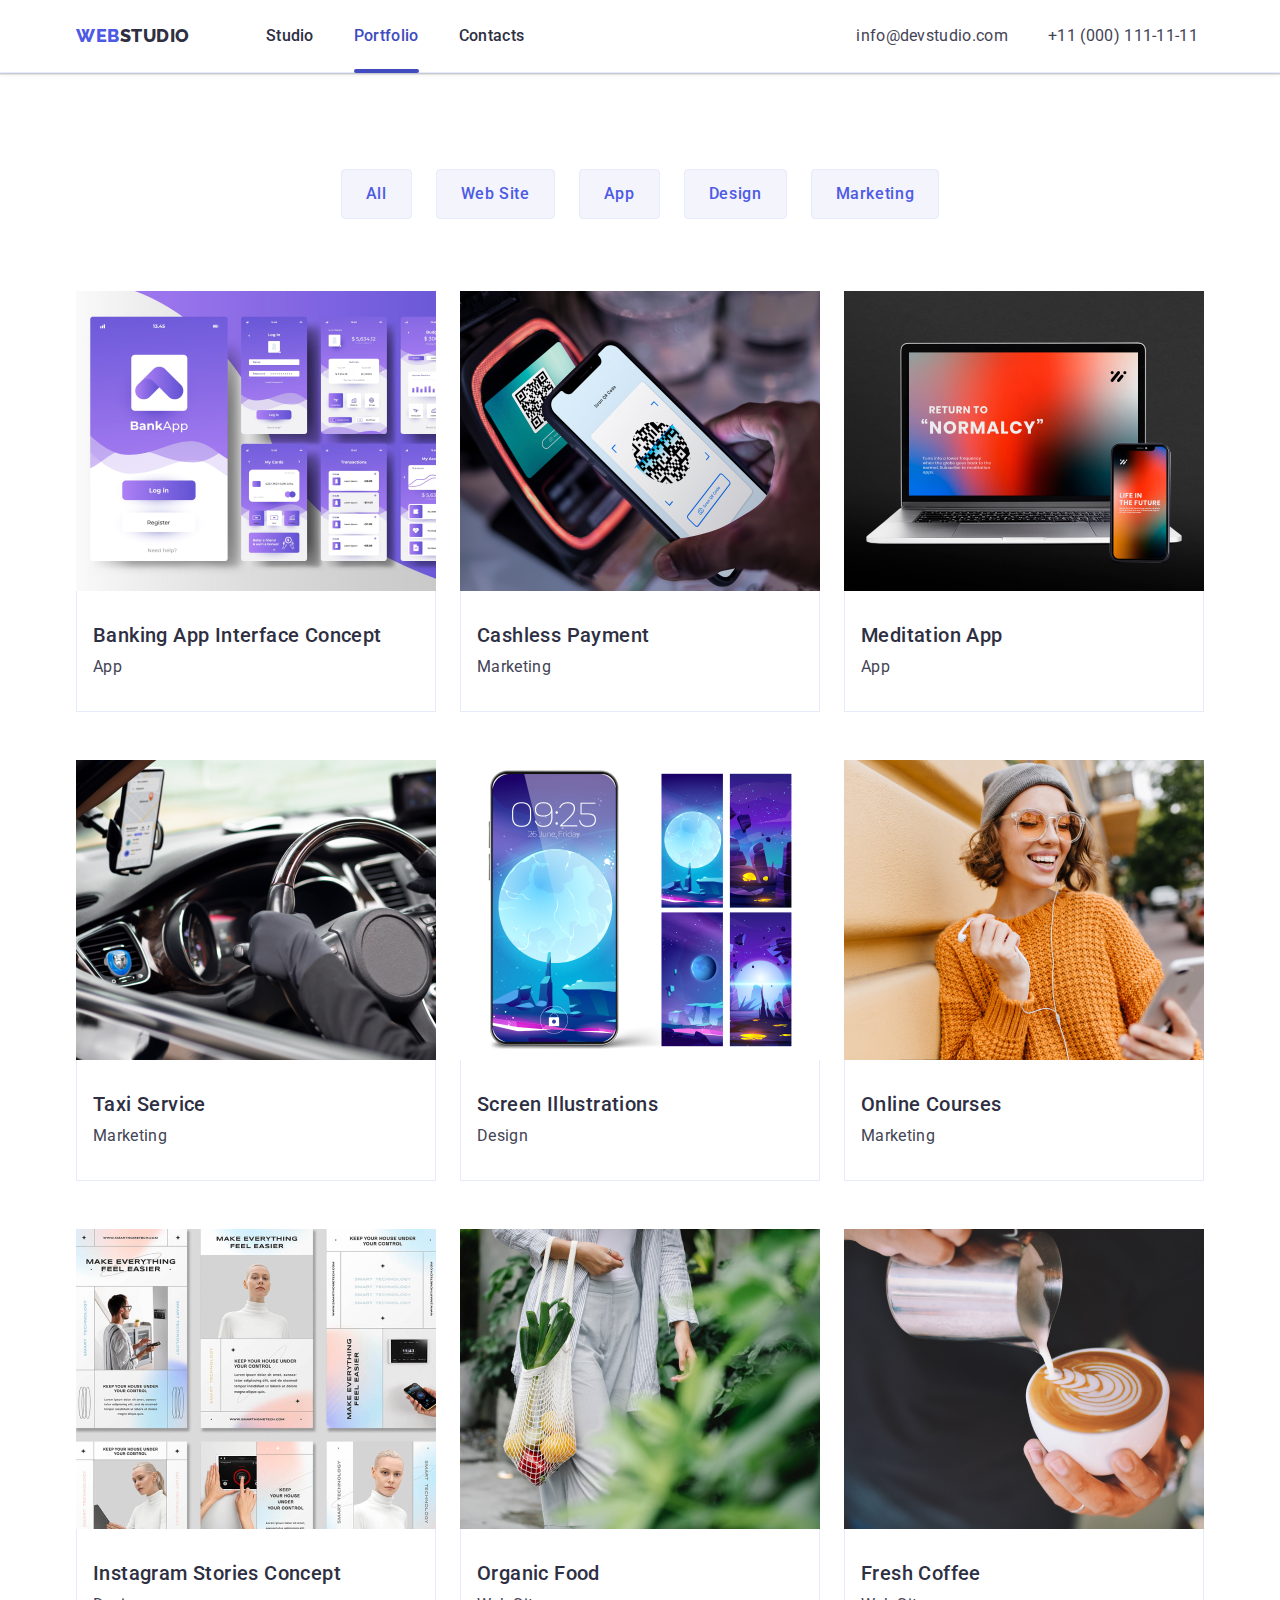
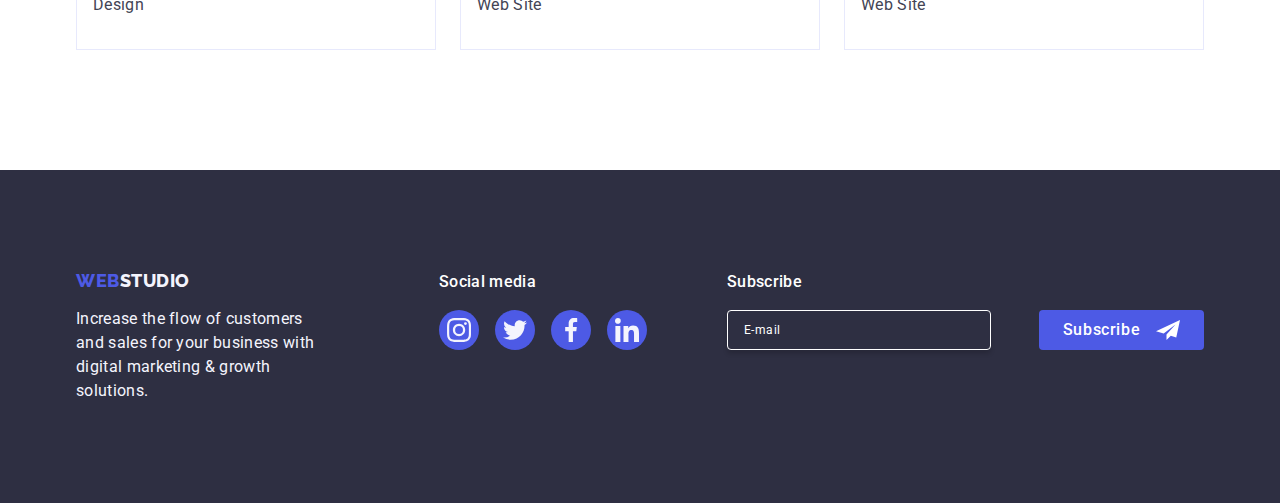
==== portfolio.html @ af2fe7ce "Initial commit" ====
<!DOCTYPE html>
<html lang="en">
<head>
    <meta charset="UTF-8">
    <meta name="viewport" content="width=device-width, initial-scale=1.0">
    <title>Document</title>
    <link rel="stylesheet" href="https://cdnjs.cloudflare.com/ajax/libs/modern-normalize/1.0.0/modern-normalize.min.css">
    <link rel="stylesheet" href="./css/styles.css">
    <link rel="preconnect" href="https://fonts.googleapis.com">
    <link rel="preconnect" href="https://fonts.gstatic.com" crossorigin>
    <link href="https://fonts.googleapis.com/css2?family=Raleway:wght@800&family=Roboto:wght@400;500;700;900&display=swap" rel="stylesheet">
</head>
<body>
    <header class="header">
        <div class="first container">
            <nav class="navigation">
                <a href="./index.html" class="logo-link link">Web<span class="span">Studio</span></a>
                <ul class="list">
                    <li><a href="./index.html" class="first-link link">Studio</a></li>
                    <li><a href="./portfolio.html" class="first-link link first-link-portfolio">Portfolio</a></li>
                    <li><a href="" class="first-link link">Contacts</a></li>
                </ul>
            </nav>
            <address class="address">
                <ul class="list">
                    <li><a href="mailto:info@devstudio.com" class="item link">info@devstudio.com</a></li>
                    <li><a href="tel:+110001111111" class="item link">+11 (000) 111-11-11</a></li>
                </ul>
            </address>
        </div>
    </header>
    <main>
        <section class="fifth-section">
            <div class="container">
                <h1 class="visually-hidden">Buttons</h1>
                <ul class="list button-list">
                    <li><button type="button" class="filter-button">All</button></li>
                    <li><button type="button" class="filter-button">Web Site</button></li>
                    <li><button type="button" class="filter-button">App</button></li>
                    <li><button type="button" class="filter-button">Design</button></li>
                    <li><button type="button" class="filter-button">Marketing</button></li>
                </ul>
                <ul class="list app-list">
                    <li class="app-link"> 
                        <a href="" class="link link-shadow">
                            <div class="card">
                                <img src="./images/BankingApp.jpg" alt="purple banking app on screen" width="360" height="300">
                                <p class="animation-paragraph">14 Stylish and User-Friendly App Design Concepts · Task Manager App · Calorie Tracker App · Exotic Fruit Ecommerce App · Cloud Storage App</p>
                            </div>
                                <div class="app-category">
                                    <h2 class="app">Banking App Interface Concept</h2>
                                    <p class="category paragraph">App</p>
                                </div>
                        </a>
                    </li>
                    <li class="app-link">
                        <a href="" class="link link-shadow">
                            <div class="card">
                                <img src="./images/QR.jpg" alt="cashless payment by smartphone" width="360" height="300">
                                <p class="animation-paragraph">14 Stylish and User-Friendly App Design Concepts · 
                                    Task Manager App · Calorie Tracker App · Exotic Fruit Ecommerce App · Cloud Storage App</p>
                            </div>
                                <div class="app-category">
                                    <h2 class="app">Cashless Payment</h2>
                                    <p class="category paragraph">Marketing</p>
                                </div>
                        </a>
                    </li>
                    <li class="app-link">
                        <a href="" class="link link-shadow">
                            <div class="card">
                                <img src="./images/MacAndSmartphone.jpg" alt="some app for computer and smartphone" width="360" height="300">
                                <p class="animation-paragraph">14 Stylish and User-Friendly App Design Concepts · 
                                    Task Manager App · Calorie Tracker App · Exotic Fruit Ecommerce App · Cloud Storage App</p>
                            </div>
                                <div class="app-category">
                                    <h2 class="app">Meditation App</h2>
                                    <p class="category paragraph">App</p>
                                </div>
                        </a>
                    </li>
                    <li class="app-link">
                         <a href="" class="link link-shadow">
                            <div class="card">
                                <img src="./images/Taxi.jpg" alt="black taxi car" width="360" height="300">
                                <p class="animation-paragraph">14 Stylish and User-Friendly App Design Concepts · 
                                    Task Manager App · Calorie Tracker App · Exotic Fruit Ecommerce App · Cloud Storage App</p>
                            </div>  
                                <div class="app-category">
                                    <h2 class="app">Taxi Service</h2>
                                    <p class="category paragraph">Marketing</p>
                                </div>
                        </a>
                    </li>
                    <li class="app-link">
                        <a href="" class="link link-shadow">
                            <div class="card">
                                <img src="./images/Screen.jpg" alt="galaxy pictures" width="360" height="300">
                                <p class="animation-paragraph">14 Stylish and User-Friendly App Design Concepts · 
                                    Task Manager App · Calorie Tracker App · Exotic Fruit Ecommerce App · Cloud Storage App</p>
                            </div>
                                <div class="app-category">
                                    <h2 class="app">Screen Illustrations</h2>
                                    <p class="category paragraph">Design</p>
                                 </div>
                        </a>
                    </li>
                    <li class="app-link">
                        <a href="" class="link link-shadow">
                            <div class="card">
                                <img src="./images/Girl.jpg" alt="smiling girl in a orange jumper" width="360" height="300">
                                <p class="animation-paragraph">14 Stylish and User-Friendly App Design Concepts · 
                                    Task Manager App · Calorie Tracker App · Exotic Fruit Ecommerce App · Cloud Storage App</p>
                            </div>
                                <div class="app-category">
                                    <h2 class="app">Online Courses</h2>
                                    <p class="category paragraph">Marketing</p>
                                </div>
                        </a>
                    </li>
                    <li class="app-link">
                        <a href="" class="link link-shadow">
                            <div class="card">
                                <img src="./images/Instagram.jpg" alt="pictures from Instagram" width="360" height="300">
                                <p class="animation-paragraph">14 Stylish and User-Friendly App Design Concepts · 
                                    Task Manager App · Calorie Tracker App · Exotic Fruit Ecommerce App · Cloud Storage App</p>
                            </div>
                                <div class="app-category">
                                    <h2 class="app">Instagram Stories Concept</h2>
                                    <p class="category paragraph">Design</p>
                                </div>
                        </a>
                    </li>
                    <li class="app-link">
                        <a href="" class="link link-shadow">
                            <div class="card">
                                <img src="./images/Food.jpg" alt="part of body and food in a organic bag" width="360" height="300">
                                <p class="animation-paragraph">14 Stylish and User-Friendly App Design Concepts · 
                                    Task Manager App · Calorie Tracker App · Exotic Fruit Ecommerce App · Cloud Storage App</p>
                            </div>
                                <div class="app-category">
                                    <h2 class="app">Organic Food</h2>
                                    <p class="category paragraph">Web Site</p>
                                </div>
                        </a>
                    </li>
                    <li class="app-link">
                        <a href="" class="link link-shadow">
                            <div class="card">
                                <img src="./images/Coffee.jpg" alt="a man preparing a cap of coffee" width="360" height="300">
                                <p class="animation-paragraph">14 Stylish and User-Friendly App Design Concepts · 
                                    Task Manager App · Calorie Tracker App · Exotic Fruit Ecommerce App · Cloud Storage App</p>
                            </div>
                                <div class="app-category">
                                    <h2 class="app">Fresh Coffee</h2>
                                    <p class="category paragraph">Web Site</p>
                                </div>
                        </a>
                    </li>
                </ul>
            </div>
        </section>
    </main>
    <footer class="background">
        <div class="container footer-changes">
            <div class="container-footer-changes">
                <a href="./index.html" class="logo-link link link-block">Web<span class="second-span">Studio</span></a>
                <p class="second-paragraph">Increase the flow of customers and sales for your business with digital marketing & growth solutions.</p>
            </div>
            <div>
                <p class="social-media-links">Social media</p>
                <ul class="social-links-footer">
                    <li class="social">
                        <a href="" class="social-link-items items-two">
                            <svg 
                            class="social-item" 
                            width="24" 
                            height="24"
                            style="fill: #f4f4fd;">
                                <use href="./images/icons.svg#icon-instagram-2"></use>
                            </svg>
                        </a>
                    </li>
                    <li class="social">
                        <a href="" class="social-link-items items-two">
                            <svg 
                            class="social-item" 
                            width="24" 
                            height="24"
                            style="fill: #f4f4fd;">
                                <use href="./images/icons.svg#icon-twitter-1"></use>
                            </svg>
                        </a>
                    </li>
                    <li class="social">
                        <a href="" class="social-link-items items-two">
                            <svg 
                            class="social-item" 
                            width="24" 
                            height="24"
                            style="fill: #f4f4fd;">
                                <use href="./images/icons.svg#icon-facebook-1"></use>
                            </svg>
                        </a>
                    </li>
                    <li class="social">
                        <a href="" class="social-link-items items-two">
                            <svg 
                            class="social-item" 
                            width="24" 
                            height="24"
                            style="fill: #f4f4fd;">
                                <use href="./images/icons.svg#icon-linkedin-1"></use>
                            </svg>
                        </a>
                    </li>
                </ul>
            </div>
            <div class="form">
                <p class="subscribe">Subscribe</p>
                <form class="subscribe-form">
                    <label class="email">
                        <input name="email" type="email" placeholder="E-mail" class="mail-form" required>
                    </label>
                    <button type="submit" class="button-subscribe">Subscribe
                        <svg 
                            width="24"
                            height="24"
                            class="send-subscribe">
                            <use href="./images/icon-frame.svg#icon-frame"></use>
                        </svg>
                    </button>
                </form>
            </div>
        </div>
    </footer>  
</body>
</html>
---- css/styles.css ----
:root {
    --main-text-color: #434455;
    --headers-color: #2e2f42;
    --footer-background-color: #2e2f42;
    --logo-color: #4d5ae5;
}
body {
    font-family: 'Roboto', sans-serif;
    color: var(--main-text-color);
    background-color: #ffffff;
}
ul {
    list-style-type: none;
}
ul,
ol {
  list-style: none;
  margin: 0;
  padding-left: 0;
}
.list {
  list-style: none;
  margin: 0;
  padding-left: 0;
}
* {
    box-sizing: border-box;
    padding: 0;
    margin: 0;
}
.logo-link {
    color:#4d5ae5;
    text-decoration: none;
    font-family: 'Raleway', sans-serif;
    font-size: 18px;
    font-weight: 800;
    line-height: 1.17;
    letter-spacing: 0.03em;
    text-transform: uppercase;
}
.logo-link > .span {
    color: #2e2f42;
}
.list {
    list-style-type: none;
}
.list {
    list-style: none;
}
.first-link {
    color:#2e2f42;
    text-decoration: none;
    font-size: 16px;
    font-weight: 500;
    line-height: 1.5;
    letter-spacing: 0.02em;
    transition: color 250ms cubic-bezier(0.4, 0, 0.2, 1);
}
.first-link:hover,
.first-link:focus {
    text-decoration: none;
    color: #404bbf;
}
.first-link-studio {
    position: relative;
    color: #404bbf;
}
.first-link-studio::after {
    content:'';
    position: absolute;
    left: 0;
    bottom: -1px;
    height: 4px;
    width: 100%;
    background-color: #404bbf;
    border-radius: 2px;
}
.address {
    font-style: normal;
}
.item {
    color: #434455;
    text-decoration: none;
    font-size: 16px;
    line-height: 1.5;
    letter-spacing: 0.02em;
    transition: color 250ms cubic-bezier(0.4, 0, 0.2, 1);
}
.item:hover,
.item:focus {
    color: #404bbf;
}

.first-section {
    background-color: #2e2f42;
}
.title {
    color: #ffffff;
    font-size: 56px;
    font-weight:700;
    line-height: 1.07;
    letter-spacing: 0.02em;
    text-align: center;
}
.first-button {
    color: #ffffff;
    background-color: #4d5ae5;
    font-size: 16px;
    font-weight: 500;
    line-height: 1.5;
    letter-spacing: 0.04em;
    cursor: pointer;
    font-family: 'Roboto', sans-serif;
    transition: background-color 250ms cubic-bezier(0.4, 0, 0.2, 1);
}
.first-button:hover,
.first-button:focus {
    background-color: #404BBF;
}
.title-list {
    list-style: none;
}
.title-two {
    color: #2e2f42;
    font-size: 20px;
    font-weight: 500;
    line-height: 1.2;
    letter-spacing: 0.02em;
}
.paragraph {
    color: #434455;
    font-size: 16px;
    line-height: 1.5;
    letter-spacing: 0.02em;
}
.title-list-two {
    color: #2e2f42;
    font-size: 36px;
    font-weight: 700;
    line-height: 1.11;
    text-align: center;
    letter-spacing: 0.02em;
    text-transform: capitalize;
}
.section-four {
    background: #F4F4FD;
    flex-shrink: 0;
}
.title-four {
    color: #2e2f42;
    font-size: 36px;
    font-weight: 700;
    line-height: 1.11;
    text-align: center;
    letter-spacing: 0.02em;
    text-transform: capitalize;
}
.people {
    background-color: #FFFFFF;
}

.background {
    background-color: #2e2f42;
    flex-shrink: 0;
}
.second-paragraph {
        line-height: 1.5;
        color: #F4F4FD;
        letter-spacing: 0.02em;
}
.logo-link {
    color:#4d5ae5;
    text-decoration: none;
    font-family: 'Raleway', sans-serif;
    font-size: 18px;
    font-weight: 800;
    line-height: 1.17;
    letter-spacing: 0.03em;
    text-transform: uppercase;
}
.logo-link > .second-span {
    color: #f4f4fd;
}

.filter-button {
    color:#4d5ae5;
    background-color: #F4F4FD;
    font-family: inherit;
    font-weight: 500;
    font-size: 16px;
    line-height: 1.5;
    letter-spacing: 0.04em;
    transition: color 250ms cubic-bezier(0.4, 0, 0.2, 1), 
    background-color 250ms cubic-bezier(0.4, 0, 0.2, 1), 
    border-color 250ms cubic-bezier(0.4, 0, 0.2, 1), 
    box-shadow 250ms cubic-bezier(0.4, 0, 0.2, 1);
}
.filter-button:hover,
.filter-button:focus {
    color: #FFFFFF;
    background-color: #404BBF;
    cursor: pointer;
}
.list {
    list-style: none;
}
.link {
    text-decoration: none;
    display: block;
}
.app {
    font-weight: 500;
    font-size: 20px;
    line-height: 1.2;
    letter-spacing: 0.02em;
    color: #2e2f42;
}
img {
    display: block;
}
.header {
    border-bottom: 1px solid #e7e9fc;
}
.first {
    display: flex
}
.container {
    width: 1158px;
    margin: 0 auto;
    padding: 0px 15px;
}
.navigation {
    display: flex;
    align-items: center;
    padding-right: 332px;
}
.logo-link {
    margin-right: 76px;
}
.list {
    display: flex;
    gap: 40px;
}
.first-link {
    padding: 24px 0px;
}
.address {
    padding: 24px 0px;
}
.first-section {
    padding:188px 0px;
    background-image: linear-gradient(rgba(46, 47, 66, 0.7), rgba(46, 47, 66, 0.7)),
    url(../images/background.jpg);
    max-width: 1440px;
    height: 600px;
    flex-shrink: 0;
    background-repeat: no-repeat;
    background-position: center;
    background-size: cover;
    margin: 0 auto;
}
.title {
    max-width: 496px;
    margin: 0 auto;
    padding-bottom: 48px;
}
.first-button {
    display: block;
    min-width: 169px;
    height: 56px;
    border: none;
    border-radius: 4px;
    margin: 0 auto;
    padding: 16px 32px;
    align-items: flex-start;
    gap: 10px;
}
.second-section {
    padding: 120px 0px;

}
.visually-hidden {
    position: absolute;
    width: 1px;
    height: 1px;
    margin: -1px;
    border: 0;
    padding: 0;
    white-space: nowrap;
    clip-path: inset(100%);
    clip: rect(0 0 0 0);
    overflow: hidden;
}
.list-two {
    gap: 24px;
}
.list {
    list-style: none;
    margin: 0;
    padding-left: 0;  
}
.title-list {
    width: calc((100% - 72px)/4);
}
.title-two {
    margin-bottom: 8px;
}
.third-section {
    padding-bottom: 120px;
}
.title-list-two {
    margin-bottom: 72px;
}
.section-four {
    padding: 120px 0px;
}
.title-four {
    margin-bottom: 72px;
}
.people {
    width: calc((100% - 72px)/4);
    border-radius: 0px 0px 4px 4px;
    box-shadow: 0px 1px 6px rgba(46, 47, 66, 0.08), 
    0px 1px 1px rgba(46, 47, 66, 0.16), 
    0px 2px 1px rgba(46, 47, 66, 0.08);
}
.second {
    padding: 32px 0px;
}
.title-second {
    text-align: center;
}
.paragraph {
    text-align: center;
}
.margin-paragraph {
    margin-bottom: 8px;
}
.background {
    padding: 100px 0;
}
.link-block {
    display: inline-block;
    margin-bottom: 16px;
}
.second-paragraph {
    max-width: 264px;
}
.fifth-section {
    padding-top: 96px;
    padding-bottom: 120px;
}
.button-list {
    justify-content: center;
    gap: 24px;
    margin-bottom: 72px;
}
.filter-button  {
    padding: 12px 24px;
    border: 1px solid #e7e9fc;
    border-radius: 4px;
}
.filter-button:hover,
.filter-button:focus {
    border: 1px solid transparent;
    box-shadow: 0px 3px 1px rgba(0, 0, 0, 0.1), 
    0px 2px 1px rgba(0, 0, 0, 0.08), 
    0px 2px 2px rgba(0, 0, 0, 0.12);
}
.app-list {
    display: flex;
    flex-wrap: wrap;
    column-gap: 24px;
    row-gap: 48px;
}
.app-link {
    width: calc((100% - 48px)/3);
    display: block;
}
.link-shadow {
    transition: box-shadow 250ms cubic-bezier(0.4, 0, 0.2, 1);
}
.link-shadow:hover,
.link-shadow:focus {
    box-shadow: 0px 1px 6px rgba(46, 47, 66, 0.08), 
    0px 1px 1px rgba(46, 47, 66, 0.16), 
    0px 2px 1px rgba(46, 47, 66, 0.08);
}
.app-category {
    padding: 32px 16px;
    border: 1px solid #e7e9fc;
    border-top: none;
}
.app {
    margin-bottom: 8px;
}
.category {
    text-align: left;
}
header {
    box-shadow: 0px 2px 1px rgba(46, 47, 66, 0.08),
    0px 1px 1px rgb(46, 47, 66, 0.16),
    0px 1px 6px rgba(46, 47, 66, 0.08);
}
.icons {
    display: flex;
    align-items: center;
    justify-content: center;
    width: 264px;
    height: 112px;
    background: #f4f4fd;
    border-radius: 4px;
    margin-bottom: 8px;
}
.icons > svg {
    display: block;
    width: 64px;
    height: 64px;
}
.social-links {
    display: flex;
    justify-content: center;
    gap: 24px;
}
.social {
    width: 40px;
    height: 40px;
}
.social-link-items {
    width: 100%;
    height: 100%;
    background-color: #4d5ae5;
    border-radius: 50%;
    display: flex;
    align-items: center;
    justify-content: center;
    transition: background-color 250ms cubic-bezier(0.4, 0, 0.2, 1);
}
.social-link-items:hover,
.social-link-items:focus {
    background-color: #404bbf;
}
.section-five {
    padding: 120px 0;
}
.customers {
    font-size: 36px;
    line-height: 1.11;
    color: #2e2f42;
    margin-bottom: 72px;
    text-align: center;  
}
.customers-list {
    display: flex;
    gap: 24px;
}
.customer-icon {
    width: calc((100% - 120px)/6);
    height: 88px;
}
.customer-link {
    width: 100%;
    height: 100%;
    border: 1px solid #8e8f99;
    border-radius: 4px;
    display: flex;
    align-items: center;
    justify-content: center;
    color: #8e8f99;
    transition: border-color 250ms cubic-bezier(0.4, 0, 0.2, 1), color 250ms cubic-bezier(0.4, 0, 0.2, 1);
}
.customer-link:hover,
.customer-link:focus {
    color: #404bbf;
    border-color: #404bbf;
}
.footer-changes {
    display: flex;
    align-items: baseline;
}
.container-footer-changes {
    margin-right: 120px;
}
.social-media-links {
    font-weight: 500;
    font-size: 16px;
    line-height: 1.5;
    letter-spacing: 0.02em;
    color: #FFFFFF;
    margin-bottom: 16px;
}
.social-links-footer {
    display: flex;
    gap: 16px
}
.social-media-item {
    width: 100%;
    height: 100%;
    background-color: #4d5ae5;
}
.items-two:hover,
.items-two:focus {
    background-color: #31d0aa;
}
.first-link-studio{
    position: relative;
    color: #404bbf;
}
.modal-window {
    position: fixed;
    top: 0;
    left: 0;
    width: 100%;
    height: 100%;
    background-color: rgba(46,47,66, 0.4);
    transition: opacity 250ms cubic-bezier(0.4, 0, 0.2, 1),  visibility 250ms cubic-bezier(0.4, 0, 0.2, 1);
}
.is-hidden {
    opacity: 0;
    visibility: hidden;
    pointer-events: none;
}
.window {
    position: absolute;
    top: 50%;
    left: 50%;
    transform: translate(-50%, -50%)scale(1);
    width: 408px;
    min-height: 584px;
    background-color: #fcfcfc;
    box-shadow: 0px 1px 1px rgba(0, 0, 0, 0.14), 0px 1px 3px rgba(0, 0, 0, 0.12), 0px 2px 1px rgba(0, 0, 0, 0.2);
    border-radius: 4px;
    transition: transform 250ms cubic-bezier(0.4, 0, 0.2, 1);
    padding: 72px 24px 24px 24px;
}
.x-close {
    position: absolute;
    top: 24px;
    right: 24px;
    width: 24px;
    height: 24px;
    border-radius: 50%;
    display: flex;
    align-items: center;
    justify-content: center;
    background-color: #e7e9fc;
    border: 1px solid rgba(0, 0, 0, 0.1);
    padding: 0;
    cursor: pointer;
    transition: background-color 250ms cubic-bezier(0.4, 0, 0.2, 1), border 250ms cubic-bezier(0.4, 0, 0.2, 1);
}
.x-close:focus,
.x-close:hover {
    background-color: #404bbf;
    border: none;
}
.close {
    transition: fill 250ms cubic-bezier(0.4, 0, 0.2, 1);
}
.close:hover{
    border: none;
    fill: #ffffff;
}
.first-link-portfolio {
    position: relative;
    color: #404bbf;
}
.first-link-portfolio::after {
    content: '';
    position: absolute;
    left: 0;
    bottom: -1px;
    height: 4px;
    width: 100%;
    background-color: #404bbf;
    border-radius: 2px;
}
.card {
    position: relative;
    overflow: hidden;
}
.link-shadow:hover .animation-paragraph,
.link-shadow:focus .animation-paragraph {
    transform: translateY(0%);
}
.animation-paragraph {
    position:absolute;
    top: 0;
    font-size: 16px;
    line-height: 1.5;
    letter-spacing: 0.02em;
    color: #f4f4fd;
    padding: 40px 32px;
    background-color: #4d5ae5;
    height: 100%;
    width: 100%;
    transform: translateY(100%);
    transition: transform 250ms cubic-bezier(0.4, 0, 0.2, 1);
}
.subscribe {
    margin-bottom: 16px;
    margin-left: 80px;
    font-weight: 500;
    font-size: 16px;
    line-height: 1.5;
    letter-spacing: 0.02em;
    color: #ffffff;
}
.subscribe-form {
    display: flex;
    gap: 24px;
}
.mail-form {
    width: 264px;
    height: 40px;
    border: 1px solid #ffffff;
    background-color: transparent;
    font-size: 12px;
    line-height: 1.5;
    letter-spacing: 0.04em;
    padding-left: 16px;
    box-shadow: 0px 4px 4px 0px rgba(0, 0, 0, 0.15);
    border-radius: 4px;
    color: #ffffff;
}
.mail-form::placeholder {
    color: #ffffff;
}
.button-subscribe {
    min-width: 165px;
    height: 40px;
    display: flex;
    justify-content: center;
    align-items: center;
    font-family: "Roboto", sans-serif;
    font-size: 16px;
    font-weight: 500;
    line-height: 1.5;
    letter-spacing: 0.04em;
    color: #ffffff;
    cursor: pointer;
    background-color: #4D5AE5;
    border: none;
    border-radius: 4px;
}
.send-subscribe {
    margin-left: 16px;
}
.email {
    margin-right: 24px;
    margin-left: 80px;
}
.leave-contact {
    font-weight: 500;
    font-size: 16px;
    line-height: 1.5;
    text-align: center;
    letter-spacing: 0.02em;
    color: #2E2F42;
    margin-bottom: 16px;
}
.contact-form {
    margin-bottom: 8px;
}
.name{
    font-size: 12px;
    line-height: 1.17;
    letter-spacing: 0.04em;
    color: #8e8f99;
    display: block;
    margin-bottom: 4px;
}
.user-name:focus {
    border-color: #4D5AE5;
}
.user-name:focus + .person-name {
    border-color: #4D5AE5;
    fill: #4D5AE5;

}.user-name {
    width: 100%;
    height: 40px;
    border: 1px solid rgba(46, 47, 66, 0.4);
    border-radius: 4px;
    background-color: transparent;
    padding-left: 38px;
    outline: transparent;
    transition: border-color 250ms cubic-bezier(0.4, 0, 0.2, 1);
}
.div-name {
    position: relative;
}
.person-name {
    position: absolute;
    left: 16px;
    top: 50%;
    transform: translateY(-50%);
    transition: fill 250ms cubic-bezier(0.4, 0, 0.2, 1);
}
.user-comment {
    width: 100%;
    height: 120px;
    font-size: 12px;
    line-height: 1.17;
    letter-spacing: 0.04em;
    color: rgba(46, 47, 66, 0.4);
    border: 1px solid rgba(46, 47, 66, 0.4);
    border-radius: 4px;
    background-color: transparent;
    padding: 8px 16px;
    outline: transparent;
    resize: none;
    transition: border-color 250ms cubic-bezier(0.4, 0, 0.2, 1);
}
.user-comment:focus {
    border-color: #4D5AE5;
}
.choose-label {
    margin-bottom: 24px;
}
.accept-privacy {
    display: block;
    font-size: 12px;
    line-height: 1.17;
    letter-spacing: 0.04em;
    color: #8e8f99;
}
.privacy-span {
    width: 16px;
    height: 16px;
    border: 1px solid rgba(46, 47, 66, 0.4);
    border-radius: 2px;
    transition: background-color 250ms cubic-bezier(0.4, 0, 0.2, 1), 
    border 250ms cubic-bezier(0.4, 0, 0.2, 1), 
    fill 250ms cubic-bezier(0.4, 0, 0.2, 1);
    display: inline-flex;
    align-items: center;
    justify-content: center;
    fill: transparent;
    margin-right: 8px;
}
.privacy-policy {
    color: #4d5ae5;
}
.send-button {
    display: block;
    min-width: 169px;
    height: 56px;
    font-family: "Roboto", sans-serif;
    font-size: 16px;
    font-weight: 500;
    line-height: 1.5;
    letter-spacing: 0.04em;
    color: #ffffff;
    cursor: pointer;
    background-color: #4D5AE5;
    border: none;
    border-radius: 4px;
    transition: background-color 250ms cubic-bezier(0.4, 0, 0.2, 1);
    margin: 0 auto;
}
.check:checked + .accept-privacy span {
    background-color: #404BBF;
    fill: #f4f4fd;
    border: none;
}
.contact-form-four {
    margin-bottom: 16px;
}
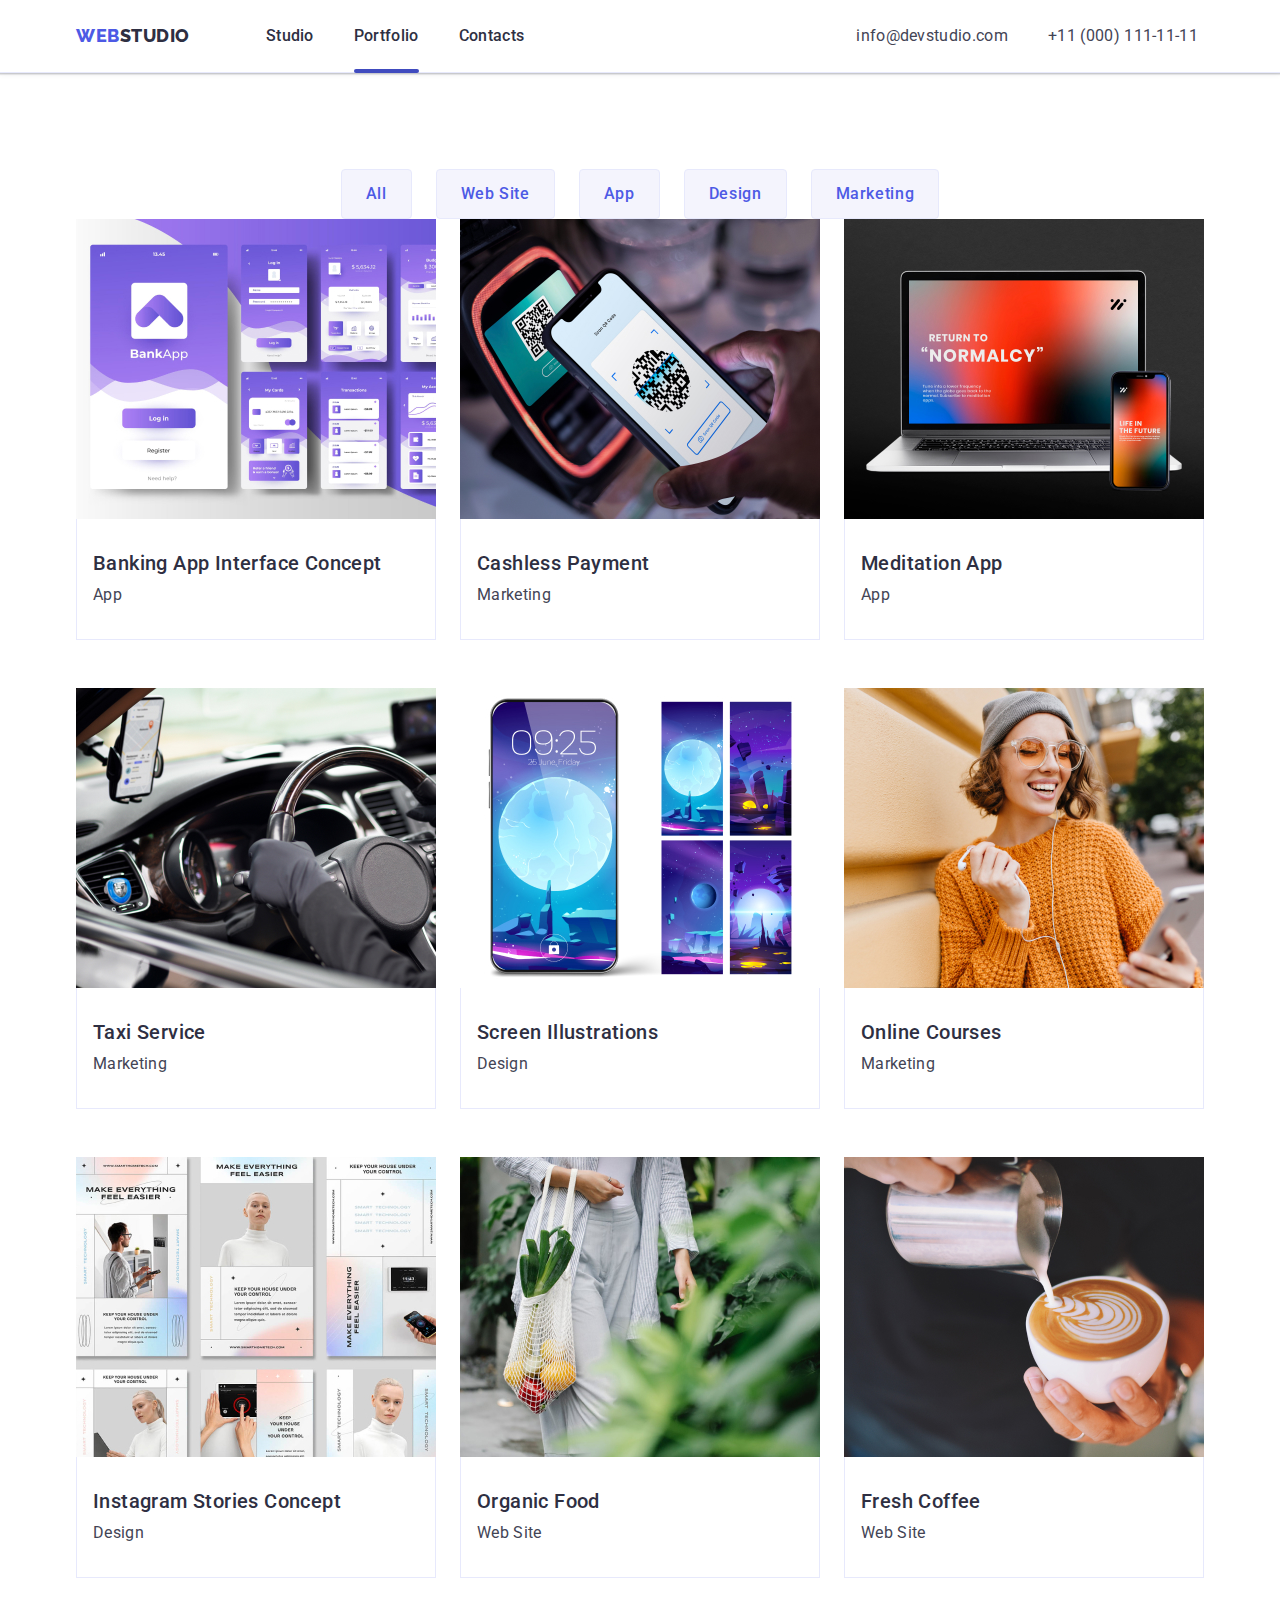
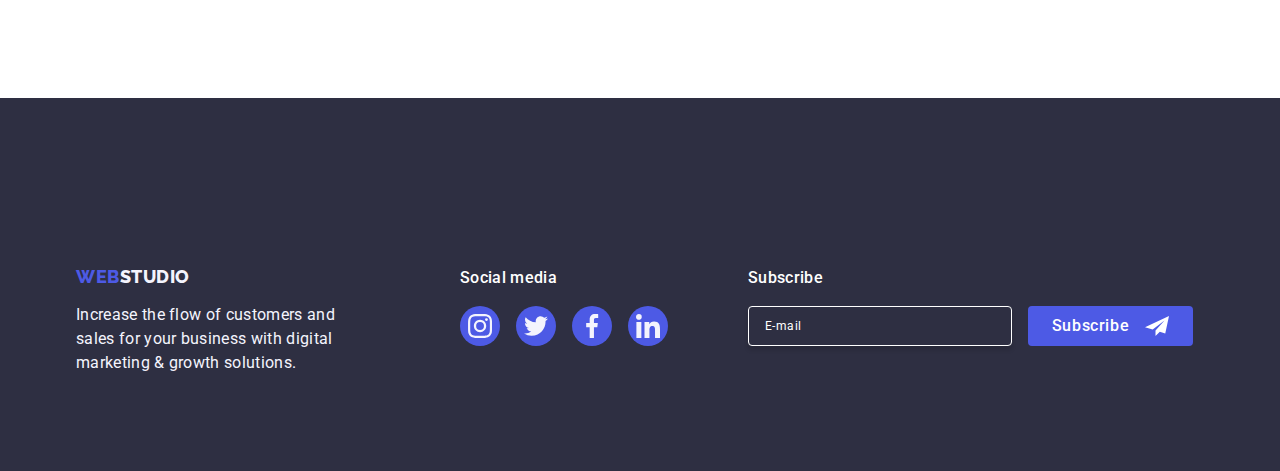
==== commit c29b2732: "Portfolio changes" ====
--- a/portfolio.html
+++ b/portfolio.html
@@ -1,238 +1,507 @@
 <!DOCTYPE html>
 <html lang="en">
-<head>
-    <meta charset="UTF-8">
-    <meta name="viewport" content="width=device-width, initial-scale=1.0">
+  <head>
+    <meta charset="UTF-8" />
+    <meta name="viewport" content="width=device-width, initial-scale=1.0" />
     <title>Document</title>
-    <link rel="stylesheet" href="https://cdnjs.cloudflare.com/ajax/libs/modern-normalize/1.0.0/modern-normalize.min.css">
-    <link rel="stylesheet" href="./css/styles.css">
-    <link rel="preconnect" href="https://fonts.googleapis.com">
-    <link rel="preconnect" href="https://fonts.gstatic.com" crossorigin>
-    <link href="https://fonts.googleapis.com/css2?family=Raleway:wght@800&family=Roboto:wght@400;500;700;900&display=swap" rel="stylesheet">
-</head>
-<body>
+    <link
+      rel="stylesheet"
+      href="https://cdnjs.cloudflare.com/ajax/libs/modern-normalize/1.0.0/modern-normalize.min.css"
+    />
+    <link rel="stylesheet" href="./css/styles.css" />
+    <link rel="preconnect" href="https://fonts.googleapis.com" />
+    <link rel="preconnect" href="https://fonts.gstatic.com" crossorigin />
+    <link
+      href="https://fonts.googleapis.com/css2?family=Raleway:wght@800&family=Roboto:wght@400;500;700;900&display=swap"
+      rel="stylesheet"
+    />
+  </head>
+  <body>
     <header class="header">
-        <div class="first container">
-            <nav class="navigation">
-                <a href="./index.html" class="logo-link link">Web<span class="span">Studio</span></a>
-                <ul class="list">
-                    <li><a href="./index.html" class="first-link link">Studio</a></li>
-                    <li><a href="./portfolio.html" class="first-link link first-link-portfolio">Portfolio</a></li>
-                    <li><a href="" class="first-link link">Contacts</a></li>
-                </ul>
-            </nav>
-            <address class="address">
-                <ul class="list">
-                    <li><a href="mailto:info@devstudio.com" class="item link">info@devstudio.com</a></li>
-                    <li><a href="tel:+110001111111" class="item link">+11 (000) 111-11-11</a></li>
-                </ul>
-            </address>
-        </div>
+      <div class="first container">
+        <nav class="navigation">
+          <a href="./index.html" class="logo-link link"
+            >Web<span class="span">Studio</span></a
+          >
+          <ul class="list list-navigation">
+            <li><a href="./index.html" class="first-link link">Studio</a></li>
+            <li>
+              <a
+                href="./portfolio.html"
+                class="first-link link first-link-portfolio"
+                >Portfolio</a
+              >
+            </li>
+            <li><a href="" class="first-link link">Contacts</a></li>
+          </ul>
+        </nav>
+        <address class="address">
+          <ul class="list">
+            <li>
+              <a href="mailto:info@devstudio.com" class="item link"
+                >info@devstudio.com</a
+              >
+            </li>
+            <li>
+              <a href="tel:+110001111111" class="item link"
+                >+11 (000) 111-11-11</a
+              >
+            </li>
+          </ul>
+        </address>
+        <menu class="hamburger">
+          <button
+            class="hamburger-menu menu-toggle js-open-menu"
+            aria-expanded="false"
+            aria-controls="mobile-menu"
+          >
+            <svg width="32" height="22">
+              <use href="./images/hamburger.svg#icon-menu-hamburger"></use>
+            </svg>
+          </button>
+        </menu>
+      </div>
     </header>
     <main>
-        <section class="fifth-section">
-            <div class="container">
-                <h1 class="visually-hidden">Buttons</h1>
-                <ul class="list button-list">
-                    <li><button type="button" class="filter-button">All</button></li>
-                    <li><button type="button" class="filter-button">Web Site</button></li>
-                    <li><button type="button" class="filter-button">App</button></li>
-                    <li><button type="button" class="filter-button">Design</button></li>
-                    <li><button type="button" class="filter-button">Marketing</button></li>
-                </ul>
-                <ul class="list app-list">
-                    <li class="app-link"> 
-                        <a href="" class="link link-shadow">
-                            <div class="card">
-                                <img src="./images/BankingApp.jpg" alt="purple banking app on screen" width="360" height="300">
-                                <p class="animation-paragraph">14 Stylish and User-Friendly App Design Concepts · Task Manager App · Calorie Tracker App · Exotic Fruit Ecommerce App · Cloud Storage App</p>
-                            </div>
-                                <div class="app-category">
-                                    <h2 class="app">Banking App Interface Concept</h2>
-                                    <p class="category paragraph">App</p>
-                                </div>
-                        </a>
-                    </li>
-                    <li class="app-link">
-                        <a href="" class="link link-shadow">
-                            <div class="card">
-                                <img src="./images/QR.jpg" alt="cashless payment by smartphone" width="360" height="300">
-                                <p class="animation-paragraph">14 Stylish and User-Friendly App Design Concepts · 
-                                    Task Manager App · Calorie Tracker App · Exotic Fruit Ecommerce App · Cloud Storage App</p>
-                            </div>
-                                <div class="app-category">
-                                    <h2 class="app">Cashless Payment</h2>
-                                    <p class="category paragraph">Marketing</p>
-                                </div>
-                        </a>
-                    </li>
-                    <li class="app-link">
-                        <a href="" class="link link-shadow">
-                            <div class="card">
-                                <img src="./images/MacAndSmartphone.jpg" alt="some app for computer and smartphone" width="360" height="300">
-                                <p class="animation-paragraph">14 Stylish and User-Friendly App Design Concepts · 
-                                    Task Manager App · Calorie Tracker App · Exotic Fruit Ecommerce App · Cloud Storage App</p>
-                            </div>
-                                <div class="app-category">
-                                    <h2 class="app">Meditation App</h2>
-                                    <p class="category paragraph">App</p>
-                                </div>
-                        </a>
-                    </li>
-                    <li class="app-link">
-                         <a href="" class="link link-shadow">
-                            <div class="card">
-                                <img src="./images/Taxi.jpg" alt="black taxi car" width="360" height="300">
-                                <p class="animation-paragraph">14 Stylish and User-Friendly App Design Concepts · 
-                                    Task Manager App · Calorie Tracker App · Exotic Fruit Ecommerce App · Cloud Storage App</p>
-                            </div>  
-                                <div class="app-category">
-                                    <h2 class="app">Taxi Service</h2>
-                                    <p class="category paragraph">Marketing</p>
-                                </div>
-                        </a>
-                    </li>
-                    <li class="app-link">
-                        <a href="" class="link link-shadow">
-                            <div class="card">
-                                <img src="./images/Screen.jpg" alt="galaxy pictures" width="360" height="300">
-                                <p class="animation-paragraph">14 Stylish and User-Friendly App Design Concepts · 
-                                    Task Manager App · Calorie Tracker App · Exotic Fruit Ecommerce App · Cloud Storage App</p>
-                            </div>
-                                <div class="app-category">
-                                    <h2 class="app">Screen Illustrations</h2>
-                                    <p class="category paragraph">Design</p>
-                                 </div>
-                        </a>
-                    </li>
-                    <li class="app-link">
-                        <a href="" class="link link-shadow">
-                            <div class="card">
-                                <img src="./images/Girl.jpg" alt="smiling girl in a orange jumper" width="360" height="300">
-                                <p class="animation-paragraph">14 Stylish and User-Friendly App Design Concepts · 
-                                    Task Manager App · Calorie Tracker App · Exotic Fruit Ecommerce App · Cloud Storage App</p>
-                            </div>
-                                <div class="app-category">
-                                    <h2 class="app">Online Courses</h2>
-                                    <p class="category paragraph">Marketing</p>
-                                </div>
-                        </a>
-                    </li>
-                    <li class="app-link">
-                        <a href="" class="link link-shadow">
-                            <div class="card">
-                                <img src="./images/Instagram.jpg" alt="pictures from Instagram" width="360" height="300">
-                                <p class="animation-paragraph">14 Stylish and User-Friendly App Design Concepts · 
-                                    Task Manager App · Calorie Tracker App · Exotic Fruit Ecommerce App · Cloud Storage App</p>
-                            </div>
-                                <div class="app-category">
-                                    <h2 class="app">Instagram Stories Concept</h2>
-                                    <p class="category paragraph">Design</p>
-                                </div>
-                        </a>
-                    </li>
-                    <li class="app-link">
-                        <a href="" class="link link-shadow">
-                            <div class="card">
-                                <img src="./images/Food.jpg" alt="part of body and food in a organic bag" width="360" height="300">
-                                <p class="animation-paragraph">14 Stylish and User-Friendly App Design Concepts · 
-                                    Task Manager App · Calorie Tracker App · Exotic Fruit Ecommerce App · Cloud Storage App</p>
-                            </div>
-                                <div class="app-category">
-                                    <h2 class="app">Organic Food</h2>
-                                    <p class="category paragraph">Web Site</p>
-                                </div>
-                        </a>
-                    </li>
-                    <li class="app-link">
-                        <a href="" class="link link-shadow">
-                            <div class="card">
-                                <img src="./images/Coffee.jpg" alt="a man preparing a cap of coffee" width="360" height="300">
-                                <p class="animation-paragraph">14 Stylish and User-Friendly App Design Concepts · 
-                                    Task Manager App · Calorie Tracker App · Exotic Fruit Ecommerce App · Cloud Storage App</p>
-                            </div>
-                                <div class="app-category">
-                                    <h2 class="app">Fresh Coffee</h2>
-                                    <p class="category paragraph">Web Site</p>
-                                </div>
-                        </a>
-                    </li>
-                </ul>
-            </div>
-        </section>
+      <section class="fifth-section">
+        <div class="container">
+          <h1 class="visually-hidden">Buttons</h1>
+          <ul class="list button-list">
+            <li><button type="button" class="filter-button">All</button></li>
+            <li>
+              <button type="button" class="filter-button">Web Site</button>
+            </li>
+            <li><button type="button" class="filter-button">App</button></li>
+            <li><button type="button" class="filter-button">Design</button></li>
+            <li>
+              <button type="button" class="filter-button">Marketing</button>
+            </li>
+          </ul>
+          <ul class="list app-list">
+            <li class="app-link">
+              <a href="" class="link link-shadow">
+                <div class="card">
+                  <img
+                    src="./images/BankingApp.jpg"
+                    alt="purple banking app on screen"
+                    width="360"
+                    height="300"
+                  />
+                  <p class="animation-paragraph">
+                    14 Stylish and User-Friendly App Design Concepts · Task
+                    Manager App · Calorie Tracker App · Exotic Fruit Ecommerce
+                    App · Cloud Storage App
+                  </p>
+                </div>
+                <div class="app-category">
+                  <h2 class="app">Banking App Interface Concept</h2>
+                  <p class="category paragraph">App</p>
+                </div>
+              </a>
+            </li>
+            <li class="app-link">
+              <a href="" class="link link-shadow">
+                <div class="card">
+                  <img
+                    src="./images/QR.jpg"
+                    alt="cashless payment by smartphone"
+                    width="360"
+                    height="300"
+                  />
+                  <p class="animation-paragraph">
+                    14 Stylish and User-Friendly App Design Concepts · Task
+                    Manager App · Calorie Tracker App · Exotic Fruit Ecommerce
+                    App · Cloud Storage App
+                  </p>
+                </div>
+                <div class="app-category">
+                  <h2 class="app">Cashless Payment</h2>
+                  <p class="category paragraph">Marketing</p>
+                </div>
+              </a>
+            </li>
+            <li class="app-link">
+              <a href="" class="link link-shadow">
+                <div class="card">
+                  <img
+                    src="./images/MacAndSmartphone.jpg"
+                    alt="some app for computer and smartphone"
+                    width="360"
+                    height="300"
+                  />
+                  <p class="animation-paragraph">
+                    14 Stylish and User-Friendly App Design Concepts · Task
+                    Manager App · Calorie Tracker App · Exotic Fruit Ecommerce
+                    App · Cloud Storage App
+                  </p>
+                </div>
+                <div class="app-category">
+                  <h2 class="app">Meditation App</h2>
+                  <p class="category paragraph">App</p>
+                </div>
+              </a>
+            </li>
+            <li class="app-link">
+              <a href="" class="link link-shadow">
+                <div class="card">
+                  <img
+                    src="./images/Taxi.jpg"
+                    alt="black taxi car"
+                    width="360"
+                    height="300"
+                  />
+                  <p class="animation-paragraph">
+                    14 Stylish and User-Friendly App Design Concepts · Task
+                    Manager App · Calorie Tracker App · Exotic Fruit Ecommerce
+                    App · Cloud Storage App
+                  </p>
+                </div>
+                <div class="app-category">
+                  <h2 class="app">Taxi Service</h2>
+                  <p class="category paragraph">Marketing</p>
+                </div>
+              </a>
+            </li>
+            <li class="app-link">
+              <a href="" class="link link-shadow">
+                <div class="card">
+                  <img
+                    src="./images/Screen.jpg"
+                    alt="galaxy pictures"
+                    width="360"
+                    height="300"
+                  />
+                  <p class="animation-paragraph">
+                    14 Stylish and User-Friendly App Design Concepts · Task
+                    Manager App · Calorie Tracker App · Exotic Fruit Ecommerce
+                    App · Cloud Storage App
+                  </p>
+                </div>
+                <div class="app-category">
+                  <h2 class="app">Screen Illustrations</h2>
+                  <p class="category paragraph">Design</p>
+                </div>
+              </a>
+            </li>
+            <li class="app-link">
+              <a href="" class="link link-shadow">
+                <div class="card">
+                  <img
+                    src="./images/Girl.jpg"
+                    alt="smiling girl in a orange jumper"
+                    width="360"
+                    height="300"
+                  />
+                  <p class="animation-paragraph">
+                    14 Stylish and User-Friendly App Design Concepts · Task
+                    Manager App · Calorie Tracker App · Exotic Fruit Ecommerce
+                    App · Cloud Storage App
+                  </p>
+                </div>
+                <div class="app-category">
+                  <h2 class="app">Online Courses</h2>
+                  <p class="category paragraph">Marketing</p>
+                </div>
+              </a>
+            </li>
+            <li class="app-link">
+              <a href="" class="link link-shadow">
+                <div class="card">
+                  <img
+                    src="./images/Instagram.jpg"
+                    alt="pictures from Instagram"
+                    width="360"
+                    height="300"
+                  />
+                  <p class="animation-paragraph">
+                    14 Stylish and User-Friendly App Design Concepts · Task
+                    Manager App · Calorie Tracker App · Exotic Fruit Ecommerce
+                    App · Cloud Storage App
+                  </p>
+                </div>
+                <div class="app-category">
+                  <h2 class="app">Instagram Stories Concept</h2>
+                  <p class="category paragraph">Design</p>
+                </div>
+              </a>
+            </li>
+            <li class="app-link">
+              <a href="" class="link link-shadow">
+                <div class="card">
+                  <img
+                    src="./images/Food.jpg"
+                    alt="part of body and food in a organic bag"
+                    width="360"
+                    height="300"
+                  />
+                  <p class="animation-paragraph">
+                    14 Stylish and User-Friendly App Design Concepts · Task
+                    Manager App · Calorie Tracker App · Exotic Fruit Ecommerce
+                    App · Cloud Storage App
+                  </p>
+                </div>
+                <div class="app-category">
+                  <h2 class="app">Organic Food</h2>
+                  <p class="category paragraph">Web Site</p>
+                </div>
+              </a>
+            </li>
+            <li class="app-link">
+              <a href="" class="link link-shadow">
+                <div class="card">
+                  <img
+                    src="./images/Coffee.jpg"
+                    alt="a man preparing a cap of coffee"
+                    width="360"
+                    height="300"
+                  />
+                  <p class="animation-paragraph">
+                    14 Stylish and User-Friendly App Design Concepts · Task
+                    Manager App · Calorie Tracker App · Exotic Fruit Ecommerce
+                    App · Cloud Storage App
+                  </p>
+                </div>
+                <div class="app-category">
+                  <h2 class="app">Fresh Coffee</h2>
+                  <p class="category paragraph">Web Site</p>
+                </div>
+              </a>
+            </li>
+          </ul>
+        </div>
+      </section>
     </main>
     <footer class="background">
-        <div class="container footer-changes">
-            <div class="container-footer-changes">
-                <a href="./index.html" class="logo-link link link-block">Web<span class="second-span">Studio</span></a>
-                <p class="second-paragraph">Increase the flow of customers and sales for your business with digital marketing & growth solutions.</p>
-            </div>
-            <div>
-                <p class="social-media-links">Social media</p>
-                <ul class="social-links-footer">
-                    <li class="social">
-                        <a href="" class="social-link-items items-two">
-                            <svg 
-                            class="social-item" 
-                            width="24" 
-                            height="24"
-                            style="fill: #f4f4fd;">
-                                <use href="./images/icons.svg#icon-instagram-2"></use>
-                            </svg>
-                        </a>
-                    </li>
-                    <li class="social">
-                        <a href="" class="social-link-items items-two">
-                            <svg 
-                            class="social-item" 
-                            width="24" 
-                            height="24"
-                            style="fill: #f4f4fd;">
-                                <use href="./images/icons.svg#icon-twitter-1"></use>
-                            </svg>
-                        </a>
-                    </li>
-                    <li class="social">
-                        <a href="" class="social-link-items items-two">
-                            <svg 
-                            class="social-item" 
-                            width="24" 
-                            height="24"
-                            style="fill: #f4f4fd;">
-                                <use href="./images/icons.svg#icon-facebook-1"></use>
-                            </svg>
-                        </a>
-                    </li>
-                    <li class="social">
-                        <a href="" class="social-link-items items-two">
-                            <svg 
-                            class="social-item" 
-                            width="24" 
-                            height="24"
-                            style="fill: #f4f4fd;">
-                                <use href="./images/icons.svg#icon-linkedin-1"></use>
-                            </svg>
-                        </a>
-                    </li>
-                </ul>
-            </div>
-            <div class="form">
-                <p class="subscribe">Subscribe</p>
-                <form class="subscribe-form">
-                    <label class="email">
-                        <input name="email" type="email" placeholder="E-mail" class="mail-form" required>
-                    </label>
+      <div class="container footer-changes">
+        <div class="container-footer-changes">
+          <a href="./index.html" class="logo-link link link-block"
+            >Web<span class="second-span">Studio</span></a
+          >
+          <p class="second-paragraph">
+            Increase the flow of customers and sales for your business with
+            digital marketing & growth solutions.
+          </p>
+        </div>
+        <div class="social-media-container">
+            <p class="social-media-links">Social media</p>
+            <ul class="social-links-footer">
+                <li class="social">
+                    <a href="" class="social-link-items items-two">
+                        <svg
+                        class="social-item"
+                        width="24"
+                        height="24"
+                        style="fill: #f4f4fd;">
+                            <use href="./images/icons.svg#icon-instagram-2"></use>
+                        </svg>
+                    </a>
+                </li>
+                <li class="social">
+                    <a href="" class="social-link-items items-two">
+                        <svg
+                        class="social-item"
+                        width="24"
+                        height="24"
+                        style="fill: #f4f4fd;">
+                            <use href="./images/icons.svg#icon-twitter-1"></use>
+                        </svg>
+                    </a>
+                </li>
+                <li class="social">
+                    <a href="" class="social-link-items items-two">
+                        <svg
+                        class="social-item"
+                        width="24"
+                        height="24"
+                        style="fill: #f4f4fd;">
+                            <use href="./images/icons.svg#icon-facebook-1"></use>
+                        </svg>
+                    </a>
+                </li>
+                <li class="social">
+                    <a href='' class="social-link-items items-two">
+                        <svg
+                        class="social-item"
+                        width="24"
+                        height="24"
+                        style="fill: #f4f4fd;">
+                            <use href="./images/icons.svg#icon-linkedin-1"></use>
+                        </svg>
+                    </a>
+                </li>
+            </ul>
+        </div>
+        <div class="form">
+            <p class="subscribe">Subscribe</p>
+            <form class="subscribe-form">
+                <label class="email">
+                    <input name="email" type="email" placeholder="E-mail" class="mail-form" required>
+                </label>
+                <div class="button-div">
                     <button type="submit" class="button-subscribe">Subscribe
-                        <svg 
-                            width="24"
-                            height="24"
-                            class="send-subscribe">
-                            <use href="./images/icon-frame.svg#icon-frame"></use>
+                        <svg
+                        width="24"
+                        height="24"
+                        class="send-subscribe">
+                            <use href="./images/icon-frame.svg#icon-frame"><use>
                         </svg>
                     </button>
-                </form>
+                </div>
+            </form>
+        </div>
+    </div>
+    </footer>
+    <div class="modal-window is-hidden" data-modal>
+      <div class="window">
+        <button type="button" class="x-close" data-modal-close>
+          <svg class="close" width="8" height="8">
+            <use href="./images/close.svg#icon-close-black"></use>
+          </svg>
+        </button>
+        <p class="leave-contact">
+          Leave your contact and we will call you back
+        </p>
+        <form>
+          <div class="contact-form">
+            <label class="name" for="user-name"> Name </label>
+            <div class="div-name">
+              <input
+                id="user-name"
+                name="user-name"
+                type="text"
+                class="user-name"
+                required
+              />
+              <svg class="person-name" width="18" height="24">
+                <use href="./images/contact-icons.svg#icon-person"></use>
+              </svg>
             </div>
-        </div>
-    </footer>  
-</body>
-</html>+          </div>
+          <div class="contact-form">
+            <label class="name" for="phone"> Phone </label>
+            <div class="div-name">
+              <input
+                id="phone"
+                name="user-name"
+                type="text"
+                class="user-name"
+                required
+              />
+              <svg class="person-name" width="18" height="24">
+                <use href="./images/contact-icons.svg#icon-phone"></use>
+              </svg>
+            </div>
+          </div>
+          <div class="contact-form">
+            <label class="name" for="email"> Email </label>
+            <div class="div-name">
+              <input
+                id="email"
+                name="user-name"
+                type="text"
+                class="user-name"
+                required
+              />
+              <svg class="person-name" width="18" height="24">
+                <use href="./images/contact-icons.svg#icon-email"></use>
+              </svg>
+            </div>
+          </div>
+          <div class="contact-form-four">
+            <label class="name" for="user-comment"> Comment </label>
+            <textarea
+              id="user-comment"
+              name="user-comment"
+              placeholder="Text input"
+              class="user-comment"
+            ></textarea>
+          </div>
+          <div class="choose-label">
+            <input
+              class="visually-hidden check"
+              id="user-privacy"
+              type="checkbox"
+              value="true"
+              name="user-privacy"
+              required
+            />
+            <label class="accept-privacy" for="user-privacy">
+              <span class="privacy-span">
+                <svg width="10" height="8" class="checked">
+                  <use href="./images/icons-three.svg#icon-Vector"></use>
+                </svg>
+              </span>
+              I accept the terms and conditions of the
+              <a href="" class="privacy-policy"> Privacy Policy </a>
+            </label>
+          </div>
+          <button type="submit" class="send-button">Send</button>
+        </form>
+      </div>
+    </div>
+    <div class="menu-container-a js-menu-container" id="mobile-menu">
+      <div class="hamburger-div">
+        <button class="js-close-menu hamburger-close">
+          <svg class="hamburger-close-icon" width="8" height="8">
+            <use href="./images/close.svg#icon-close-black"></use>
+          </svg>
+        </button>
+      </div>
+      <nav class="hamburger-navigation">
+        <ul class="hamburger-list">
+          <li><a href="./index.html" class="hamburger-link link">Studio</a></li>
+          <li>
+            <a href="./portfolio.html" class="hamburger-link link">Portfolio</a>
+          </li>
+          <li><a href="" class="hamburger-link link">Contacts</a></li>
+        </ul>
+      </nav>
+      <address class="hamburger-address">
+        <ul class="hamburger-address-list">
+          <li>
+            <a href="tel:+110001111111" class="hamburger-item-phone"
+              >+11 (000) 111-11-11</a
+            >
+          </li>
+          <li>
+            <a href="mailto:info@devstudio.com" class="hamburger-item-mail"
+              >info@devstudio.com</a
+            >
+          </li>
+        </ul>
+      </address>
+      <ul class="hamburger-social-links">
+        <li class="hamburger-social">
+          <a href="" class="hamburger-social-link">
+            <svg class="hamburger-social-item">
+              <use href="./images/icons.svg#icon-instagram-2"></use>
+            </svg>
+          </a>
+        </li>
+        <li class="hamburger-social">
+          <a href="" class="hamburger-social-link">
+            <svg class="hamburger-social-item">
+              <use href="./images/icons.svg#icon-twitter-1"></use>
+            </svg>
+          </a>
+        </li>
+        <li class="hamburger-social">
+          <a href="" class="hamburger-social-link">
+            <svg class="hamburger-social-item">
+              <use href="./images/icons.svg#icon-facebook-1"></use>
+            </svg>
+          </a>
+        </li>
+        <li class="hamburger-social">
+          <a href="" class="hamburger-social-link">
+            <svg class="hamburger-social-item">
+              <use href="./images/icons.svg#icon-linkedin-1"></use>
+            </svg>
+          </a>
+        </li>
+      </ul>
+    </div>
+    <script src="./js/modal.js"></script>
+    <script src="./js/mobile-menu.js"></script>
+  </body>
+</html>
--- a/css/styles.css
+++ b/css/styles.css
@@ -1,16 +1,16 @@
 :root {
-    --main-text-color: #434455;
-    --headers-color: #2e2f42;
-    --footer-background-color: #2e2f42;
-    --logo-color: #4d5ae5;
+  --main-text-color: #434455;
+  --headers-color: #2e2f42;
+  --footer-background-color: #2e2f42;
+  --logo-color: #4d5ae5;
 }
 body {
-    font-family: 'Roboto', sans-serif;
-    color: var(--main-text-color);
-    background-color: #ffffff;
+  font-family: "Roboto", sans-serif;
+  color: var(--main-text-color);
+  background-color: #ffffff;
 }
 ul {
-    list-style-type: none;
+  list-style-type: none;
 }
 ul,
 ol {
@@ -24,516 +24,1199 @@
   padding-left: 0;
 }
 * {
-    box-sizing: border-box;
+  box-sizing: border-box;
+  padding: 0;
+  margin: 0;
+}
+.logo-link {
+  color: #4d5ae5;
+  text-decoration: none;
+  font-family: "Raleway", sans-serif;
+  font-size: 18px;
+  font-weight: 800;
+  line-height: 1.17;
+  letter-spacing: 0.03em;
+  text-transform: uppercase;
+}
+.logo-link > .span {
+  color: #2e2f42;
+}
+.list {
+  list-style-type: none;
+}
+.list {
+  list-style: none;
+}
+.first-link {
+  color: #2e2f42;
+  text-decoration: none;
+  font-size: 16px;
+  font-weight: 500;
+  line-height: 1.5;
+  letter-spacing: 0.02em;
+  transition: color 250ms cubic-bezier(0.4, 0, 0.2, 1);
+}
+.first-link:hover,
+.first-link:focus {
+  text-decoration: none;
+  color: #404bbf;
+}
+.first-link-studio {
+  position: relative;
+  color: #404bbf;
+}
+.first-link-studio::after {
+  content: "";
+  position: absolute;
+  left: 0;
+  bottom: -1px;
+  height: 4px;
+  width: 100%;
+  background-color: #404bbf;
+  border-radius: 2px;
+}
+.address {
+  font-style: normal;
+}
+.item {
+  color: #434455;
+  text-decoration: none;
+  font-size: 16px;
+  line-height: 1.5;
+  letter-spacing: 0.02em;
+  transition: color 250ms cubic-bezier(0.4, 0, 0.2, 1);
+}
+.item:hover,
+.item:focus {
+  color: #404bbf;
+}
+
+.first-section {
+  background-color: #2e2f42;
+}
+.title {
+  color: #ffffff;
+  font-size: 56px;
+  font-weight: 700;
+  line-height: 1.07;
+  letter-spacing: 0.02em;
+  text-align: center;
+}
+.first-button {
+  color: #ffffff;
+  background-color: #4d5ae5;
+  font-size: 16px;
+  font-weight: 500;
+  line-height: 1.5;
+  letter-spacing: 0.04em;
+  cursor: pointer;
+  font-family: "Roboto", sans-serif;
+  transition: background-color 250ms cubic-bezier(0.4, 0, 0.2, 1);
+}
+.first-button:hover,
+.first-button:focus {
+  background-color: #404bbf;
+}
+.title-list {
+  list-style: none;
+}
+.title-two {
+  color: #2e2f42;
+  font-size: 20px;
+  font-weight: 500;
+  line-height: 1.2;
+  letter-spacing: 0.02em;
+}
+.paragraph {
+  color: #434455;
+  font-size: 16px;
+  line-height: 1.5;
+  letter-spacing: 0.02em;
+}
+.title-list-two {
+  color: #2e2f42;
+  font-size: 36px;
+  font-weight: 700;
+  line-height: 1.11;
+  text-align: center;
+  letter-spacing: 0.02em;
+  text-transform: capitalize;
+}
+.section-four {
+  background: #f4f4fd;
+  flex-shrink: 0;
+}
+.title-four {
+  color: #2e2f42;
+  font-size: 36px;
+  font-weight: 700;
+  line-height: 1.11;
+  text-align: center;
+  letter-spacing: 0.02em;
+  text-transform: capitalize;
+}
+.people {
+  background-color: #ffffff;
+}
+
+.background {
+  background-color: #2e2f42;
+  flex-shrink: 0;
+}
+.second-paragraph {
+  line-height: 1.5;
+  color: #f4f4fd;
+  letter-spacing: 0.02em;
+}
+.logo-link {
+  color: #4d5ae5;
+  text-decoration: none;
+  font-family: "Raleway", sans-serif;
+  font-size: 18px;
+  font-weight: 800;
+  line-height: 1.17;
+  letter-spacing: 0.03em;
+  text-transform: uppercase;
+}
+.logo-link > .second-span {
+  color: #f4f4fd;
+}
+
+.filter-button {
+  color: #4d5ae5;
+  background-color: #f4f4fd;
+  font-family: inherit;
+  font-weight: 500;
+  font-size: 16px;
+  line-height: 1.5;
+  letter-spacing: 0.04em;
+  transition: color 250ms cubic-bezier(0.4, 0, 0.2, 1),
+    background-color 250ms cubic-bezier(0.4, 0, 0.2, 1),
+    border-color 250ms cubic-bezier(0.4, 0, 0.2, 1),
+    box-shadow 250ms cubic-bezier(0.4, 0, 0.2, 1);
+}
+.filter-button:hover,
+.filter-button:focus {
+  color: #ffffff;
+  background-color: #404bbf;
+  cursor: pointer;
+}
+.list {
+  list-style: none;
+}
+.link {
+  text-decoration: none;
+  display: block;
+}
+.app {
+  font-weight: 500;
+  font-size: 20px;
+  line-height: 1.2;
+  letter-spacing: 0.02em;
+  color: #2e2f42;
+}
+img {
+  display: block;
+}
+.header {
+  border-bottom: 1px solid #e7e9fc;
+}
+.first {
+  display: flex;
+}
+.navigation {
+  display: flex;
+  align-items: center;
+}
+.logo-link {
+  margin-right: 76px;
+}
+.list {
+  display: flex;
+  gap: 40px;
+}
+.first-link {
+  padding: 24px 0px;
+}
+.first-section {
+  padding: 188px 0px;
+  background-image: linear-gradient(
+      rgba(46, 47, 66, 0.7),
+      rgba(46, 47, 66, 0.7)
+    ),
+    url(../images/background.jpg);
+  max-width: 1440px;
+  height: 600px;
+  flex-shrink: 0;
+  background-repeat: no-repeat;
+  background-position: center;
+  background-size: cover;
+  margin: 0 auto;
+}
+.title {
+  max-width: 496px;
+  margin: 0 auto;
+  padding-bottom: 48px;
+}
+.first-button {
+  display: block;
+  min-width: 169px;
+  height: 56px;
+  border: none;
+  border-radius: 4px;
+  margin: 0 auto;
+  padding: 16px 32px;
+  align-items: flex-start;
+  gap: 10px;
+}
+.second-section {
+  padding: 120px 0px;
+}
+.visually-hidden {
+  position: absolute;
+  width: 1px;
+  height: 1px;
+  margin: -1px;
+  border: 0;
+  padding: 0;
+  white-space: nowrap;
+  clip-path: inset(100%);
+  clip: rect(0 0 0 0);
+  overflow: hidden;
+}
+.list-two {
+  gap: 24px;
+}
+.list {
+  list-style: none;
+  margin: 0;
+  padding-left: 0;
+}
+.title-list {
+  width: calc((100% - 72px) / 4);
+}
+.title-two {
+  margin-bottom: 8px;
+}
+.third-section {
+  padding-bottom: 120px;
+}
+.title-list-two {
+  margin-bottom: 72px;
+}
+.section-four {
+  padding: 120px 0px;
+}
+.title-four {
+  margin-bottom: 72px;
+}
+.people {
+  width: calc((100% - 72px) / 4);
+  border-radius: 0px 0px 4px 4px;
+  box-shadow: 0px 1px 6px rgba(46, 47, 66, 0.08),
+    0px 1px 1px rgba(46, 47, 66, 0.16), 0px 2px 1px rgba(46, 47, 66, 0.08);
+}
+.second {
+  padding: 32px 0px;
+}
+.title-second {
+  text-align: center;
+}
+.paragraph {
+  text-align: center;
+}
+.margin-paragraph {
+  margin-bottom: 8px;
+}
+.background {
+  padding: 100px 0;
+}
+.link-block {
+  display: inline-block;
+  margin-bottom: 16px;
+}
+.second-paragraph {
+  max-width: 264px;
+}
+.fifth-section {
+  padding-top: 96px;
+  padding-bottom: 120px;
+}
+.button-list {
+  justify-content: center;
+  gap: 24px;
+  margin-bottom: 72px;
+}
+.filter-button {
+  padding: 12px 24px;
+  border: 1px solid #e7e9fc;
+  border-radius: 4px;
+}
+.filter-button:hover,
+.filter-button:focus {
+  border: 1px solid transparent;
+  box-shadow: 0px 3px 1px rgba(0, 0, 0, 0.1), 0px 2px 1px rgba(0, 0, 0, 0.08),
+    0px 2px 2px rgba(0, 0, 0, 0.12);
+}
+.app-list {
+  display: flex;
+  flex-wrap: wrap;
+  column-gap: 24px;
+  row-gap: 48px;
+}
+.app-link {
+  width: calc((100% - 48px) / 3);
+  display: block;
+}
+.link-shadow {
+  transition: box-shadow 250ms cubic-bezier(0.4, 0, 0.2, 1);
+}
+.link-shadow:hover,
+.link-shadow:focus {
+  box-shadow: 0px 1px 6px rgba(46, 47, 66, 0.08),
+    0px 1px 1px rgba(46, 47, 66, 0.16), 0px 2px 1px rgba(46, 47, 66, 0.08);
+}
+.app-category {
+  padding: 32px 16px;
+  border: 1px solid #e7e9fc;
+  border-top: none;
+}
+.app {
+  margin-bottom: 8px;
+}
+.category {
+  text-align: left;
+}
+header {
+  box-shadow: 0px 2px 1px rgba(46, 47, 66, 0.08),
+    0px 1px 1px rgb(46, 47, 66, 0.16), 0px 1px 6px rgba(46, 47, 66, 0.08);
+}
+.icons {
+  display: flex;
+  align-items: center;
+  justify-content: center;
+  width: 264px;
+  height: 112px;
+  background: #f4f4fd;
+  border-radius: 4px;
+  margin-bottom: 8px;
+}
+.icons > svg {
+  display: block;
+  width: 64px;
+  height: 64px;
+}
+.social-links {
+  display: flex;
+  justify-content: center;
+  gap: 24px;
+}
+.social {
+  width: 40px;
+  height: 40px;
+}
+.social-link-items {
+  width: 100%;
+  height: 100%;
+  background-color: #4d5ae5;
+  border-radius: 50%;
+  display: flex;
+  align-items: center;
+  justify-content: center;
+  transition: background-color 250ms cubic-bezier(0.4, 0, 0.2, 1);
+}
+.social-link-items:hover,
+.social-link-items:focus {
+  background-color: #404bbf;
+}
+.section-five {
+  padding: 120px 0;
+}
+.customers {
+  font-size: 36px;
+  line-height: 1.11;
+  color: #2e2f42;
+  margin-bottom: 72px;
+  text-align: center;
+}
+.customer-icon {
+  width: calc((100% - 120px) / 6);
+  height: 88px;
+}
+.customer-link {
+  width: 100%;
+  height: 100%;
+  border: 1px solid #8e8f99;
+  border-radius: 4px;
+  display: flex;
+  align-items: center;
+  justify-content: center;
+  color: #8e8f99;
+  transition: border-color 250ms cubic-bezier(0.4, 0, 0.2, 1),
+    color 250ms cubic-bezier(0.4, 0, 0.2, 1);
+}
+.customer-link:hover,
+.customer-link:focus {
+  color: #404bbf;
+  border-color: #404bbf;
+}
+.footer-changes {
+  align-items: baseline;
+}
+.social-media-links {
+  font-weight: 500;
+  font-size: 16px;
+  line-height: 1.5;
+  letter-spacing: 0.02em;
+  color: #ffffff;
+  margin-bottom: 16px;
+  margin-top: 72px;
+}
+.social-links-footer {
+  display: flex;
+  gap: 16px;
+}
+.social-media-item {
+  width: 100%;
+  height: 100%;
+  background-color: #4d5ae5;
+}
+.items-two:hover,
+.items-two:focus {
+  background-color: #31d0aa;
+}
+.first-link-studio {
+  position: relative;
+  color: #404bbf;
+}
+.modal-window {
+  position: fixed;
+  top: 0;
+  left: 0;
+  width: 100%;
+  height: 100%;
+  background-color: rgba(46, 47, 66, 0.4);
+  transition: opacity 250ms cubic-bezier(0.4, 0, 0.2, 1),
+    visibility 250ms cubic-bezier(0.4, 0, 0.2, 1);
+}
+.is-hidden {
+  opacity: 0;
+  visibility: hidden;
+  pointer-events: none;
+}
+.window {
+  position: absolute;
+  top: 50%;
+  left: 50%;
+  transform: translate(-50%, -50%) scale(1);
+  width: 408px;
+  min-height: 584px;
+  background-color: #fcfcfc;
+  box-shadow: 0px 1px 1px rgba(0, 0, 0, 0.14), 0px 1px 3px rgba(0, 0, 0, 0.12),
+    0px 2px 1px rgba(0, 0, 0, 0.2);
+  border-radius: 4px;
+  transition: transform 250ms cubic-bezier(0.4, 0, 0.2, 1);
+  padding: 72px 24px 24px 24px;
+}
+.x-close {
+  position: absolute;
+  top: 24px;
+  right: 24px;
+  width: 24px;
+  height: 24px;
+  border-radius: 50%;
+  display: flex;
+  align-items: center;
+  justify-content: center;
+  background-color: #e7e9fc;
+  border: 1px solid rgba(0, 0, 0, 0.1);
+  padding: 0;
+  cursor: pointer;
+  transition: background-color 250ms cubic-bezier(0.4, 0, 0.2, 1),
+    border 250ms cubic-bezier(0.4, 0, 0.2, 1);
+}
+.x-close:focus,
+.x-close:hover {
+  background-color: #404bbf;
+  border: none;
+}
+.close {
+  transition: fill 250ms cubic-bezier(0.4, 0, 0.2, 1);
+}
+.close:hover {
+  border: none;
+  fill: #ffffff;
+}
+.first-link-portfolio {
+  position: relative;
+  color: #404bbf;
+}
+.first-link-portfolio::after {
+  content: "";
+  position: absolute;
+  left: 0;
+  bottom: -1px;
+  height: 4px;
+  width: 100%;
+  background-color: #404bbf;
+  border-radius: 2px;
+}
+.card {
+  position: relative;
+  overflow: hidden;
+}
+.link-shadow:hover .animation-paragraph,
+.link-shadow:focus .animation-paragraph {
+  transform: translateY(0%);
+}
+.animation-paragraph {
+  position: absolute;
+  top: 0;
+  font-size: 16px;
+  line-height: 1.5;
+  letter-spacing: 0.02em;
+  color: #f4f4fd;
+  padding: 40px 32px;
+  background-color: #4d5ae5;
+  height: 100%;
+  width: 100%;
+  transform: translateY(100%);
+  transition: transform 250ms cubic-bezier(0.4, 0, 0.2, 1);
+}
+.subscribe {
+  margin-bottom: 16px;
+  margin-left: 80px;
+  font-weight: 500;
+  font-size: 16px;
+  line-height: 1.5;
+  letter-spacing: 0.02em;
+  color: #ffffff;
+}
+.mail-form {
+  width: 100%;
+  height: 40px;
+  border: 1px solid #ffffff;
+  background-color: transparent;
+  font-size: 12px;
+  line-height: 1.5;
+  letter-spacing: 0.04em;
+  padding-left: 16px;
+  box-shadow: 0px 4px 4px 0px rgba(0, 0, 0, 0.15);
+  border-radius: 4px;
+  color: #ffffff;
+}
+.mail-form::placeholder {
+  color: #ffffff;
+}
+.button-subscribe {
+  min-width: 165px;
+  height: 40px;
+  display: flex;
+  justify-content: center;
+  align-items: center;
+  font-family: "Roboto", sans-serif;
+  font-size: 16px;
+  font-weight: 500;
+  line-height: 1.5;
+  letter-spacing: 0.04em;
+  color: #ffffff;
+  cursor: pointer;
+  background-color: #4d5ae5;
+  border: none;
+  border-radius: 4px;
+}
+.send-subscribe {
+  margin-left: 16px;
+}
+.email {
+  margin-right: 24px;
+  margin-left: 80px;
+}
+.leave-contact {
+  font-weight: 500;
+  font-size: 16px;
+  line-height: 1.5;
+  text-align: center;
+  letter-spacing: 0.02em;
+  color: #2e2f42;
+  margin-bottom: 16px;
+}
+.contact-form {
+  margin-bottom: 8px;
+}
+.name {
+  font-size: 12px;
+  line-height: 1.17;
+  letter-spacing: 0.04em;
+  color: #8e8f99;
+  display: block;
+  margin-bottom: 4px;
+}
+.user-name:focus {
+  border-color: #4d5ae5;
+}
+.user-name:focus + .person-name {
+  border-color: #4d5ae5;
+  fill: #4d5ae5;
+}
+.user-name {
+  width: 100%;
+  height: 40px;
+  border: 1px solid rgba(46, 47, 66, 0.4);
+  border-radius: 4px;
+  background-color: transparent;
+  padding-left: 38px;
+  outline: transparent;
+  transition: border-color 250ms cubic-bezier(0.4, 0, 0.2, 1);
+}
+.div-name {
+  position: relative;
+}
+.person-name {
+  position: absolute;
+  left: 16px;
+  top: 50%;
+  transform: translateY(-50%);
+  transition: fill 250ms cubic-bezier(0.4, 0, 0.2, 1);
+}
+.user-comment {
+  width: 100%;
+  height: 120px;
+  font-size: 12px;
+  line-height: 1.17;
+  letter-spacing: 0.04em;
+  color: rgba(46, 47, 66, 0.4);
+  border: 1px solid rgba(46, 47, 66, 0.4);
+  border-radius: 4px;
+  background-color: transparent;
+  padding: 8px 16px;
+  outline: transparent;
+  resize: none;
+  transition: border-color 250ms cubic-bezier(0.4, 0, 0.2, 1);
+}
+.user-comment:focus {
+  border-color: #4d5ae5;
+}
+.choose-label {
+  margin-bottom: 24px;
+}
+.accept-privacy {
+  display: block;
+  font-size: 12px;
+  line-height: 1.17;
+  letter-spacing: 0.04em;
+  color: #8e8f99;
+}
+.privacy-span {
+  width: 16px;
+  height: 16px;
+  border: 1px solid rgba(46, 47, 66, 0.4);
+  border-radius: 2px;
+  transition: background-color 250ms cubic-bezier(0.4, 0, 0.2, 1),
+    border 250ms cubic-bezier(0.4, 0, 0.2, 1),
+    fill 250ms cubic-bezier(0.4, 0, 0.2, 1);
+  display: inline-flex;
+  align-items: center;
+  justify-content: center;
+  fill: transparent;
+  margin-right: 8px;
+}
+.privacy-policy {
+  color: #4d5ae5;
+}
+.send-button {
+  display: block;
+  min-width: 169px;
+  height: 56px;
+  font-family: "Roboto", sans-serif;
+  font-size: 16px;
+  font-weight: 500;
+  line-height: 1.5;
+  letter-spacing: 0.04em;
+  color: #ffffff;
+  cursor: pointer;
+  background-color: #4d5ae5;
+  border: none;
+  border-radius: 4px;
+  transition: background-color 250ms cubic-bezier(0.4, 0, 0.2, 1);
+  margin: 0 auto;
+}
+.check:checked + .accept-privacy span {
+  background-color: #404bbf;
+  fill: #f4f4fd;
+  border: none;
+}
+.contact-form-four {
+  margin-bottom: 16px;
+}
+
+/* ================================================= MOBILE ========================================= */
+@media screen and (min-width: 320px) and (max-width: 767px) {
+  .container {
+    max-width: 428px;
+    padding-left: 15px;
+    padding-right: 15px;
+    margin-left: auto;
+    margin-right: auto;
+  }
+  .second-section {
+    padding-top: 96px;
+    padding-bottom: 96px;
+    padding-left: 0;
+    padding-right: 0;
+  }
+  .list {
+    list-style: none;
+    margin: 0;
+    padding-left: 0;
+  }
+  .list-two {
+    display: flex;
+    flex-direction: column;
+    align-items: center;
+    gap: 72px;
+  }
+  .title-list {
+    width: calc((100% - 72px) / 4);
+  }
+
+  .title-list {
+    width: 100%;
+  }
+  .icons {
+    display: flex;
+    align-items: center;
+    justify-content: center;
+    width: 264px;
+    height: 112px;
+    background: #f4f4fd;
+    border-radius: 4px;
+    margin-bottom: 8px;
+  }
+  .icons > svg {
+    display: block;
+    width: 64px;
+    height: 64px;
+  }
+  .title-two {
+    color: #2e2f42;
+    font-size: 36px;
+    font-weight: 700;
+    line-height: 1.11;
+    letter-spacing: 0.06em;
+    margin-bottom: 8px;
+    text-align: center;
+  }
+  .category {
+    text-align: left;
+  }
+  .paragraph {
+    color: #434455;
+    font-size: 16px;
+    font-weight: 500;
+    line-height: 1.5;
+    letter-spacing: 0.02em;
+    margin: 0;
     padding: 0;
-    margin: 0;
-}
-.logo-link {
-    color:#4d5ae5;
+  }
+  .third-section {
+    padding-bottom: 120px;
+  }
+  .title-list-two {
+    color: #2e2f42;
+    font-size: 36px;
+    font-weight: 700;
+    line-height: 1.11;
+    text-align: center;
+    letter-spacing: 0.02em;
+    text-transform: capitalize;
+    margin-bottom: 72px;
+  }
+  .section-four {
+    background: #f4f4fd;
+    flex-shrink: 0;
+    padding: 120px 0px;
+  }
+  .title-four {
+    margin-bottom: 72px;
+    color: #2e2f42;
+    font-size: 36px;
+    font-weight: 700;
+    line-height: 1.11;
+    text-align: center;
+    letter-spacing: 0.02em;
+    text-transform: capitalize;
+  }
+  .people {
+    width: 264px;
+    border-radius: 0px 0px 4px 4px;
+    box-shadow: 0px 1px 6px rgba(46, 47, 66, 0.08),
+      0px 1px 1px rgba(46, 47, 66, 0.16), 0px 2px 1px rgba(46, 47, 66, 0.08);
+    background-color: #ffffff;
+  }
+  .second {
+    padding: 32px 0px;
+  }
+  .title-second {
+    text-align: center;
+    font-size: 20px;
+    color: #2e2f42;
+    font-weight: 500;
+    line-height: 1.2;
+    letter-spacing: 0.02em;
+    margin-bottom: 8px;
+  }
+  .margin-paragraph {
+    margin-bottom: 8px;
+    font-size: 16px;
+    font-weight: 400;
+    line-height: 1.5;
+    letter-spacing: 0.02em;
+  }
+  .social-links {
+    display: flex;
+    justify-content: center;
+    gap: 24px;
+  }
+  .social {
+    width: 40px;
+    height: 40px;
+  }
+  .social-link-items {
+    width: 100%;
+    height: 100%;
+    background-color: #4d5ae5;
+    border-radius: 50%;
+    display: flex;
+    align-items: center;
+    justify-content: center;
+    transition: background-color 250ms cubic-bezier(0.4, 0, 0.2, 1);
+  }
+  .social-link-items:hover,
+  .social-link-items:focus {
+    background-color: #404bbf;
+  }
+  .section-five {
+    padding-top: 96px;
+    padding-bottom: 96px;
+  }
+  .customers {
+    font-size: 36px;
+    line-height: 1.11;
+    font-weight: 700;
+    color: #2e2f42;
+    margin-bottom: 72px;
+    text-align: center;
+  }
+  .customers-list {
+    display: flex;
+    gap: 16px;
+    flex-wrap: wrap;
+    justify-content: center;
+    row-gap: 72px;
+  }
+  .customer-icon {
+    width: 190px;
+    height: 88px;
+  }
+  .customer-link {
+    width: 100%;
+    height: 100%;
+    border: 1px solid #8e8f99;
+    border-radius: 4px;
+    display: flex;
+    align-items: center;
+    justify-content: center;
+    color: #8e8f99;
+    transition: border-color 250ms cubic-bezier(0.4, 0, 0.2, 1),
+      color 250ms cubic-bezier(0.4, 0, 0.2, 1);
+  }
+  .customer-link:hover,
+  .customer-link:focus {
+    color: #404bbf;
+    border-color: #404bbf;
+  }
+  .background {
+    background-color: #2e2f42;
+    padding: 100px 0;
+    width: 100%;
+    text-align: center;
+  }
+  .footer-changes {
+    text-align: center;
+  }
+  .container-footer-changes {
+    display: flex;
+    flex-wrap: wrap;
+    justify-content: center;
+    margin: 0 auto;
+  }
+  .link-block {
+    margin-bottom: 16px;
+    display: inline-block;
+  }
+  .logo-link > .second-span {
+    color: #f4f4fd;
+  }
+  .second-paragraph {
+    max-width: 268px;
+    line-height: 1.5;
+    color: #f4f4fd;
+    letter-spacing: 0.02em;
+    text-align: left;
+  }
+  .social-media-container {
+    width: 100%;
+    display: flex;
+    flex-wrap: wrap;
+    flex-direction: column;
+    justify-content: center;
+    align-items: center;
+  }
+  .social-media-links {
+    font-weight: 500;
+    font-size: 16px;
+    line-height: 1.5;
+    letter-spacing: 0.02em;
+    color: #ffffff;
+    margin-bottom: 16px;
+    text-align: center;
+  }
+  .social-links-footer {
+    display: flex;
+    gap: 16px;
+  }
+  .social-media-item {
+    width: 100%;
+    height: 100%;
+    background-color: #4d5ae5;
+  }
+  .items-two:hover,
+  .items-two:focus {
+    background-color: #31d0aa;
+  }
+  .subscribe {
+    margin: auto;
+    margin-bottom: 16px;
+    margin-top: 72px;
+    font-weight: 500;
+    font-size: 16px;
+    line-height: 1.5;
+    letter-spacing: 0.02em;
+    color: #ffffff;
+    text-align: center;
+  }
+  .subscribe-form {
+    gap: 16px;
+    justify-content: center;
+    flex-wrap: wrap;
+  }
+  .email {
+    margin: auto;
+  }
+  .mail-form {
+    width: 100%;
+    height: 40px;
+    border: 1px solid #ffffff;
+    background-color: transparent;
+    font-size: 12px;
+    line-height: 1.5;
+    letter-spacing: 0.04em;
+    padding-left: 16px;
+    box-shadow: 0px 4px 4px 0px rgba(0, 0, 0, 0.15);
+    border-radius: 4px;
+    color: #ffffff;
+  }
+  .mail-form::placeholder {
+    color: #ffffff;
+  }
+  .button-div {
+    display: flex;
+    align-items: center;
+    justify-content: center;
+  }
+  .button-subscribe {
+    min-width: 165px;
+    margin-top: 24px;
+    height: 40px;
+    display: flex;
+    justify-content: center;
+    align-items: center;
+    font-family: "Roboto", sans-serif;
+    font-size: 16px;
+    font-weight: 500;
+    line-height: 1.5;
+    letter-spacing: 0.04em;
+    color: #ffffff;
+    cursor: pointer;
+    background-color: #4d5ae5;
+    border: none;
+    border-radius: 4px;
+  }
+
+  /* MENU HAMBURGER I HEADER */
+  .header {
+    border-bottom: 1px solid #e7e9fc;
+    box-shadow: 0px 2px 1px rgba(46, 47, 66, 0.08),
+      0px 1px 1px rgb(46, 47, 66, 0.16), 0px 1px 6px rgba(46, 47, 66, 0.08);
+  }
+  .first {
+    display: flex;
+    justify-content: space-between;
+    align-items: center;
+  }
+  .navigation {
+    display: flex;
+    align-items: center;
+  }
+  .logo-link {
+    color: #4d5ae5;
     text-decoration: none;
-    font-family: 'Raleway', sans-serif;
+    font-family: "Raleway", sans-serif;
     font-size: 18px;
     font-weight: 800;
     line-height: 1.17;
     letter-spacing: 0.03em;
     text-transform: uppercase;
-}
-.logo-link > .span {
+    margin-right: 16px;
+  }
+  .logo-link > .span {
     color: #2e2f42;
-}
-.list {
-    list-style-type: none;
-}
-.list {
+  }
+  .list {
     list-style: none;
-}
-.first-link {
-    color:#2e2f42;
+    margin: 0;
+    padding-left: 0;
+  }
+  .list-navigation {
+    display: none;
+  }
+  .first-link {
     text-decoration: none;
     font-size: 16px;
     font-weight: 500;
     line-height: 1.5;
     letter-spacing: 0.02em;
+    display: inline-block;
+    padding: 24px 0;
     transition: color 250ms cubic-bezier(0.4, 0, 0.2, 1);
-}
-.first-link:hover,
-.first-link:focus {
-    text-decoration: none;
-    color: #404bbf;
-}
-.first-link-studio {
+  }
+  .first-link-studio {
     position: relative;
     color: #404bbf;
-}
-.first-link-studio::after {
-    content:'';
-    position: absolute;
-    left: 0;
-    bottom: -1px;
-    height: 4px;
-    width: 100%;
-    background-color: #404bbf;
-    border-radius: 2px;
-}
-.address {
-    font-style: normal;
-}
-.item {
+  }
+  .link {
+    text-decoration: none;
+  }
+  .address {
+    display: none;
+  }
+  .address-list {
+    display: flex;
+    gap: 24px;
+  }
+  .list {
+    list-style: none;
+    margin: 0;
+    padding-left: 0;
+  }
+  .item {
     color: #434455;
     text-decoration: none;
     font-size: 16px;
     line-height: 1.5;
     letter-spacing: 0.02em;
+    display: inline-block;
+    padding: 24px 0;
     transition: color 250ms cubic-bezier(0.4, 0, 0.2, 1);
-}
-.item:hover,
-.item:focus {
-    color: #404bbf;
-}
-
-.first-section {
-    background-color: #2e2f42;
-}
-.title {
-    color: #ffffff;
-    font-size: 56px;
-    font-weight:700;
-    line-height: 1.07;
-    letter-spacing: 0.02em;
-    text-align: center;
-}
-.first-button {
-    color: #ffffff;
-    background-color: #4d5ae5;
-    font-size: 16px;
-    font-weight: 500;
-    line-height: 1.5;
-    letter-spacing: 0.04em;
-    cursor: pointer;
-    font-family: 'Roboto', sans-serif;
-    transition: background-color 250ms cubic-bezier(0.4, 0, 0.2, 1);
-}
-.first-button:hover,
-.first-button:focus {
-    background-color: #404BBF;
-}
-.title-list {
-    list-style: none;
-}
-.title-two {
-    color: #2e2f42;
-    font-size: 20px;
-    font-weight: 500;
-    line-height: 1.2;
-    letter-spacing: 0.02em;
-}
-.paragraph {
-    color: #434455;
-    font-size: 16px;
-    line-height: 1.5;
-    letter-spacing: 0.02em;
-}
-.title-list-two {
-    color: #2e2f42;
-    font-size: 36px;
-    font-weight: 700;
-    line-height: 1.11;
-    text-align: center;
-    letter-spacing: 0.02em;
-    text-transform: capitalize;
-}
-.section-four {
-    background: #F4F4FD;
-    flex-shrink: 0;
-}
-.title-four {
-    color: #2e2f42;
-    font-size: 36px;
-    font-weight: 700;
-    line-height: 1.11;
-    text-align: center;
-    letter-spacing: 0.02em;
-    text-transform: capitalize;
-}
-.people {
-    background-color: #FFFFFF;
-}
-
-.background {
-    background-color: #2e2f42;
-    flex-shrink: 0;
-}
-.second-paragraph {
-        line-height: 1.5;
-        color: #F4F4FD;
-        letter-spacing: 0.02em;
-}
-.logo-link {
-    color:#4d5ae5;
-    text-decoration: none;
-    font-family: 'Raleway', sans-serif;
-    font-size: 18px;
-    font-weight: 800;
-    line-height: 1.17;
-    letter-spacing: 0.03em;
-    text-transform: uppercase;
-}
-.logo-link > .second-span {
-    color: #f4f4fd;
-}
-
-.filter-button {
-    color:#4d5ae5;
-    background-color: #F4F4FD;
-    font-family: inherit;
-    font-weight: 500;
-    font-size: 16px;
-    line-height: 1.5;
-    letter-spacing: 0.04em;
-    transition: color 250ms cubic-bezier(0.4, 0, 0.2, 1), 
-    background-color 250ms cubic-bezier(0.4, 0, 0.2, 1), 
-    border-color 250ms cubic-bezier(0.4, 0, 0.2, 1), 
-    box-shadow 250ms cubic-bezier(0.4, 0, 0.2, 1);
-}
-.filter-button:hover,
-.filter-button:focus {
-    color: #FFFFFF;
-    background-color: #404BBF;
-    cursor: pointer;
-}
-.list {
-    list-style: none;
-}
-.link {
-    text-decoration: none;
-    display: block;
-}
-.app {
-    font-weight: 500;
-    font-size: 20px;
-    line-height: 1.2;
-    letter-spacing: 0.02em;
-    color: #2e2f42;
-}
-img {
-    display: block;
-}
-.header {
-    border-bottom: 1px solid #e7e9fc;
-}
-.first {
-    display: flex
-}
-.container {
-    width: 1158px;
-    margin: 0 auto;
-    padding: 0px 15px;
-}
-.navigation {
-    display: flex;
-    align-items: center;
-    padding-right: 332px;
-}
-.logo-link {
-    margin-right: 76px;
-}
-.list {
-    display: flex;
-    gap: 40px;
-}
-.first-link {
-    padding: 24px 0px;
-}
-.address {
-    padding: 24px 0px;
-}
-.first-section {
-    padding:188px 0px;
-    background-image: linear-gradient(rgba(46, 47, 66, 0.7), rgba(46, 47, 66, 0.7)),
-    url(../images/background.jpg);
-    max-width: 1440px;
-    height: 600px;
+  }
+  .first-section {
+    padding: 96px 0px;
+    background-image: linear-gradient(
+        rgba(46, 47, 66, 0.7),
+        rgba(46, 47, 66, 0.7)
+      ),
+      url(../images/background.jpg);
+    max-width: 100%;
+    height: 432px;
     flex-shrink: 0;
     background-repeat: no-repeat;
     background-position: center;
     background-size: cover;
     margin: 0 auto;
-}
-.title {
+  }
+  @media (min-device-pixel-ratio: 2),
+    (-webkit-min-device-pixel-ratio: 2),
+    (min-resolution: 192dpi),
+    (min-resolution: 2dppx) {
+    .first-section {
+      background-image: linear-gradient(
+          rgba(46, 47, 66, 0.7),
+          rgba(46, 47, 66, 0.7)
+        ),
+        url(../images/backgroundx2.jpg);
+    }
+  }
+  .title {
+    color: #ffffff;
+    font-size: 36px;
+    font-weight: 700;
+    line-height: 1.07;
+    letter-spacing: 0.02em;
+    text-align: center;
     max-width: 496px;
-    margin: 0 auto;
-    padding-bottom: 48px;
-}
-.first-button {
+    padding-bottom: 72px;
+  }
+  .first-button {
+    color: #ffffff;
+    background-color: #4d5ae5;
+    font-size: 16px;
+    font-weight: 500;
+    line-height: 1.5;
+    letter-spacing: 0.04em;
+    cursor: pointer;
+    font-family: "Roboto", sans-serif;
+    transition: background-color 250ms cubic-bezier(0.4, 0, 0.2, 1);
     display: block;
     min-width: 169px;
     height: 56px;
     border: none;
     border-radius: 4px;
     margin: 0 auto;
-    padding: 16px 32px;
-    align-items: flex-start;
-    gap: 10px;
-}
-.second-section {
-    padding: 120px 0px;
-
-}
-.visually-hidden {
-    position: absolute;
-    width: 1px;
-    height: 1px;
-    margin: -1px;
-    border: 0;
-    padding: 0;
-    white-space: nowrap;
-    clip-path: inset(100%);
-    clip: rect(0 0 0 0);
-    overflow: hidden;
-}
-.list-two {
-    gap: 24px;
-}
-.list {
-    list-style: none;
-    margin: 0;
-    padding-left: 0;  
-}
-.title-list {
-    width: calc((100% - 72px)/4);
-}
-.title-two {
-    margin-bottom: 8px;
-}
-.third-section {
-    padding-bottom: 120px;
-}
-.title-list-two {
-    margin-bottom: 72px;
-}
-.section-four {
-    padding: 120px 0px;
-}
-.title-four {
-    margin-bottom: 72px;
-}
-.people {
-    width: calc((100% - 72px)/4);
-    border-radius: 0px 0px 4px 4px;
-    box-shadow: 0px 1px 6px rgba(46, 47, 66, 0.08), 
-    0px 1px 1px rgba(46, 47, 66, 0.16), 
-    0px 2px 1px rgba(46, 47, 66, 0.08);
-}
-.second {
-    padding: 32px 0px;
-}
-.title-second {
-    text-align: center;
-}
-.paragraph {
-    text-align: center;
-}
-.margin-paragraph {
-    margin-bottom: 8px;
-}
-.background {
-    padding: 100px 0;
-}
-.link-block {
-    display: inline-block;
-    margin-bottom: 16px;
-}
-.second-paragraph {
-    max-width: 264px;
-}
-.fifth-section {
-    padding-top: 96px;
-    padding-bottom: 120px;
-}
-.button-list {
-    justify-content: center;
-    gap: 24px;
-    margin-bottom: 72px;
-}
-.filter-button  {
-    padding: 12px 24px;
-    border: 1px solid #e7e9fc;
-    border-radius: 4px;
-}
-.filter-button:hover,
-.filter-button:focus {
-    border: 1px solid transparent;
-    box-shadow: 0px 3px 1px rgba(0, 0, 0, 0.1), 
-    0px 2px 1px rgba(0, 0, 0, 0.08), 
-    0px 2px 2px rgba(0, 0, 0, 0.12);
-}
-.app-list {
-    display: flex;
-    flex-wrap: wrap;
-    column-gap: 24px;
-    row-gap: 48px;
-}
-.app-link {
-    width: calc((100% - 48px)/3);
-    display: block;
-}
-.link-shadow {
-    transition: box-shadow 250ms cubic-bezier(0.4, 0, 0.2, 1);
-}
-.link-shadow:hover,
-.link-shadow:focus {
-    box-shadow: 0px 1px 6px rgba(46, 47, 66, 0.08), 
-    0px 1px 1px rgba(46, 47, 66, 0.16), 
-    0px 2px 1px rgba(46, 47, 66, 0.08);
-}
-.app-category {
-    padding: 32px 16px;
-    border: 1px solid #e7e9fc;
-    border-top: none;
-}
-.app {
-    margin-bottom: 8px;
-}
-.category {
-    text-align: left;
-}
-header {
-    box-shadow: 0px 2px 1px rgba(46, 47, 66, 0.08),
-    0px 1px 1px rgb(46, 47, 66, 0.16),
-    0px 1px 6px rgba(46, 47, 66, 0.08);
-}
-.icons {
-    display: flex;
-    align-items: center;
-    justify-content: center;
-    width: 264px;
-    height: 112px;
-    background: #f4f4fd;
-    border-radius: 4px;
-    margin-bottom: 8px;
-}
-.icons > svg {
-    display: block;
-    width: 64px;
-    height: 64px;
-}
-.social-links {
-    display: flex;
-    justify-content: center;
-    gap: 24px;
-}
-.social {
-    width: 40px;
-    height: 40px;
-}
-.social-link-items {
-    width: 100%;
-    height: 100%;
-    background-color: #4d5ae5;
-    border-radius: 50%;
-    display: flex;
-    align-items: center;
-    justify-content: center;
-    transition: background-color 250ms cubic-bezier(0.4, 0, 0.2, 1);
-}
-.social-link-items:hover,
-.social-link-items:focus {
-    background-color: #404bbf;
-}
-.section-five {
-    padding: 120px 0;
-}
-.customers {
-    font-size: 36px;
-    line-height: 1.11;
-    color: #2e2f42;
-    margin-bottom: 72px;
-    text-align: center;  
-}
-.customers-list {
-    display: flex;
-    gap: 24px;
-}
-.customer-icon {
-    width: calc((100% - 120px)/6);
-    height: 88px;
-}
-.customer-link {
-    width: 100%;
-    height: 100%;
-    border: 1px solid #8e8f99;
-    border-radius: 4px;
-    display: flex;
-    align-items: center;
-    justify-content: center;
-    color: #8e8f99;
-    transition: border-color 250ms cubic-bezier(0.4, 0, 0.2, 1), color 250ms cubic-bezier(0.4, 0, 0.2, 1);
-}
-.customer-link:hover,
-.customer-link:focus {
-    color: #404bbf;
-    border-color: #404bbf;
-}
-.footer-changes {
-    display: flex;
-    align-items: baseline;
-}
-.container-footer-changes {
-    margin-right: 120px;
-}
-.social-media-links {
-    font-weight: 500;
-    font-size: 16px;
-    line-height: 1.5;
-    letter-spacing: 0.02em;
-    color: #FFFFFF;
-    margin-bottom: 16px;
-}
-.social-links-footer {
-    display: flex;
-    gap: 16px
-}
-.social-media-item {
-    width: 100%;
-    height: 100%;
-    background-color: #4d5ae5;
-}
-.items-two:hover,
-.items-two:focus {
-    background-color: #31d0aa;
-}
-.first-link-studio{
-    position: relative;
-    color: #404bbf;
-}
-.modal-window {
+  }
+  .hamburger {
+    display: flex;
+    margin-top: 24px;
+    margin-right: 16px;
+    margin-bottom: 24px;
+  }
+  .hamburger-menu {
+    border: none;
+    background-color: transparent;
+    fill: black;
+    stroke: black;
+  }
+  .menu-container-a.is-open {
+    transform: translateY(0);
+  }
+  .menu-container-a {
+    overflow: auto;
     position: fixed;
     top: 0;
     left: 0;
     width: 100%;
     height: 100%;
-    background-color: rgba(46,47,66, 0.4);
-    transition: opacity 250ms cubic-bezier(0.4, 0, 0.2, 1),  visibility 250ms cubic-bezier(0.4, 0, 0.2, 1);
-}
-.is-hidden {
-    opacity: 0;
-    visibility: hidden;
-    pointer-events: none;
-}
-.window {
-    position: absolute;
-    top: 50%;
-    left: 50%;
-    transform: translate(-50%, -50%)scale(1);
-    width: 408px;
-    min-height: 584px;
-    background-color: #fcfcfc;
-    box-shadow: 0px 1px 1px rgba(0, 0, 0, 0.14), 0px 1px 3px rgba(0, 0, 0, 0.12), 0px 2px 1px rgba(0, 0, 0, 0.2);
-    border-radius: 4px;
-    transition: transform 250ms cubic-bezier(0.4, 0, 0.2, 1);
-    padding: 72px 24px 24px 24px;
-}
-.x-close {
+    padding: 32px;
+    background-color: #fff;
+    z-index: 999;
+    transform: translateY(100%);
+    transition: transform 250ms ease-in-out;
+  }
+  .hamburger-div {
+    margin: auto;
+    max-width: 428px;
+  }
+  .hamburger-close {
     position: absolute;
     top: 24px;
     right: 24px;
@@ -542,142 +1225,179 @@
     border-radius: 50%;
     display: flex;
     align-items: center;
-    justify-content: center;
-    background-color: #e7e9fc;
+    background-color: transparent;
     border: 1px solid rgba(0, 0, 0, 0.1);
     padding: 0;
     cursor: pointer;
-    transition: background-color 250ms cubic-bezier(0.4, 0, 0.2, 1), border 250ms cubic-bezier(0.4, 0, 0.2, 1);
-}
-.x-close:focus,
-.x-close:hover {
+    transition: background-color 250ms cubic-bezier(0.4, 0, 0.2, 1),
+      border 250 ms cubic-bezier(0.4, 0, 0.2, 1);
+  }
+  .hamburger-close-icon {
+    fill: #2e2f42;
+    width: 8px;
+    height: 8px;
+    margin: 0 auto;
+  }
+  .hamburger-navigation {
+    padding-left: 40px;
+    padding-top: 80px;
+  }
+  .hamburger-list {
+    display: flex;
+    flex-direction: column;
+    gap: 40px;
+  }
+  .hamburger-link {
+    font-size: 36px;
+    font-weight: 700;
+    line-height: 40px;
+    letter-spacing: 0.72px;
+    color: #2e2f42;
+    transition: color 250ms cubic-bezier(0.4, 0, 0.2, 1);
+  }
+  .hamburger-link:focus {
+    color: #404bbf;
+  }
+  .hamburger-address {
+    padding-top: 284px;
+  }
+  .hamburger-address-list {
+    display: flex;
+    flex-direction: column;
+    gap: 40px;
+    padding-left: 40px;
+  }
+  .hamburger-item-phone {
+    text-decoration: none;
+    color: #4d5ae5;
+    font-size: 36px;
+    font-weight: 700;
+    line-height: 40px;
+    letter-spacing: 0.72px;
+    font-style: normal;
+  }
+  .hamburger-item-mail {
+    color: #434455;
+    font-size: 20px;
+    font-weight: 500;
+    line-height: 24px;
+    letter-spacing: 0.4px;
+    text-decoration: none;
+    font-style: normal;
+  }
+  .hamburger-social-links {
+    display: flex;
+    justify-content: space-between;
+    margin-top: 48px;
+    margin-bottom: 40px;
+    margin-left: 40px;
+    margin-right: 40px;
+  }
+  .hamburger-social {
+    height: 40px;
+    width: 40px;
+  }
+  .hamburger-social-link {
+    width: 100%;
+    height: 100%;
+    background-color: #4d5ae5;
+    border-radius: 50%;
+    display: flex;
+    align-items: center;
+    justify-content: center;
+    transition: background-color 250ms cubic-bezier(0.4, 0, 0.2, 1);
+  }
+  .hamburger-social-item {
+    fill: #f4f4f4;
+    width: 16px;
+    height: 16px;
+  }
+  /* MODAL WINDOW */
+
+  .modal-window {
+    position: fixed;
+    top: 0;
+    left: 0;
+    width: 100%;
+    height: 100%;
+    background-color: rgba(46, 47, 66, 0.4);
+    transition: opacity 250ms cubic-bezier(0.4, 0, 0.2, 1),
+      visibility 250ms cubic-bezier(0.4, 0, 0.2, 1);
+  }
+  .is-hidden {
+    opacity: 0;
+    visibility: hidden;
+    pointer-events: none;
+  }
+  .window {
+    position: absolute;
+    top: 50%;
+    left: 50%;
+    transform: translate(-50%, -50%);
+    width: 408px;
+    min-height: 584px;
+    background-color: #fcfcfc;
+    box-shadow: 0px 1px 1px rgba(0, 0, 0, 0.14), 0px 1px 3px rgba(0, 0, 0, 0.12),
+      0px 2px 1px rgba(0, 0, 0, 0.2);
+    border-radius: 4px;
+    transition: transform 250ms cubic-bezier(0.4, 0, 0.2, 1);
+    padding: 72px 24px 24px 24px;
+  }
+  .x-close {
+    position: absolute;
+    top: 24px;
+    right: 24px;
+    width: 24px;
+    height: 24px;
+    border-radius: 50%;
+    display: flex;
+    align-items: center;
+    justify-content: center;
+    padding: 0;
+    cursor: pointer;
+    transition: background-color 250ms cubic-bezier(0.4, 0, 0.2, 1),
+      border 250ms cubic-bezier(0.4, 0, 0.2, 1);
+  }
+  .x-close:focus,
+  .x-close:hover {
     background-color: #404bbf;
     border: none;
-}
-.close {
+  }
+  .close {
     transition: fill 250ms cubic-bezier(0.4, 0, 0.2, 1);
-}
-.close:hover{
+  }
+  .close:hover {
     border: none;
     fill: #ffffff;
-}
-.first-link-portfolio {
-    position: relative;
-    color: #404bbf;
-}
-.first-link-portfolio::after {
-    content: '';
-    position: absolute;
-    left: 0;
-    bottom: -1px;
-    height: 4px;
-    width: 100%;
-    background-color: #404bbf;
-    border-radius: 2px;
-}
-.card {
-    position: relative;
-    overflow: hidden;
-}
-.link-shadow:hover .animation-paragraph,
-.link-shadow:focus .animation-paragraph {
-    transform: translateY(0%);
-}
-.animation-paragraph {
-    position:absolute;
-    top: 0;
-    font-size: 16px;
-    line-height: 1.5;
-    letter-spacing: 0.02em;
-    color: #f4f4fd;
-    padding: 40px 32px;
-    background-color: #4d5ae5;
-    height: 100%;
-    width: 100%;
-    transform: translateY(100%);
-    transition: transform 250ms cubic-bezier(0.4, 0, 0.2, 1);
-}
-.subscribe {
+  }
+  .leave-contact {
+    font-weight: 500;
+    font-size: 16px;
+    line-height: 1.5;
+    text-align: center;
+    letter-spacing: 0.02em;
+    color: #2e2f42;
     margin-bottom: 16px;
-    margin-left: 80px;
-    font-weight: 500;
-    font-size: 16px;
-    line-height: 1.5;
-    letter-spacing: 0.02em;
-    color: #ffffff;
-}
-.subscribe-form {
-    display: flex;
-    gap: 24px;
-}
-.mail-form {
-    width: 264px;
-    height: 40px;
-    border: 1px solid #ffffff;
-    background-color: transparent;
-    font-size: 12px;
-    line-height: 1.5;
-    letter-spacing: 0.04em;
-    padding-left: 16px;
-    box-shadow: 0px 4px 4px 0px rgba(0, 0, 0, 0.15);
-    border-radius: 4px;
-    color: #ffffff;
-}
-.mail-form::placeholder {
-    color: #ffffff;
-}
-.button-subscribe {
-    min-width: 165px;
-    height: 40px;
-    display: flex;
-    justify-content: center;
-    align-items: center;
-    font-family: "Roboto", sans-serif;
-    font-size: 16px;
-    font-weight: 500;
-    line-height: 1.5;
-    letter-spacing: 0.04em;
-    color: #ffffff;
-    cursor: pointer;
-    background-color: #4D5AE5;
-    border: none;
-    border-radius: 4px;
-}
-.send-subscribe {
-    margin-left: 16px;
-}
-.email {
-    margin-right: 24px;
-    margin-left: 80px;
-}
-.leave-contact {
-    font-weight: 500;
-    font-size: 16px;
-    line-height: 1.5;
-    text-align: center;
-    letter-spacing: 0.02em;
-    color: #2E2F42;
-    margin-bottom: 16px;
-}
-.contact-form {
+  }
+  .contact-form {
     margin-bottom: 8px;
-}
-.name{
+  }
+  .name {
     font-size: 12px;
     line-height: 1.17;
     letter-spacing: 0.04em;
     color: #8e8f99;
     display: block;
     margin-bottom: 4px;
-}
-.user-name:focus {
-    border-color: #4D5AE5;
-}
-.user-name:focus + .person-name {
-    border-color: #4D5AE5;
-    fill: #4D5AE5;
-
-}.user-name {
+  }
+  .user-name:focus {
+    border-color: #4d5ae5;
+  }
+  .user-name:focus + .person-name {
+    border-color: #4d5ae5;
+    fill: #4d5ae5;
+  }
+  .user-name {
     width: 100%;
     height: 40px;
     border: 1px solid rgba(46, 47, 66, 0.4);
@@ -686,18 +1406,18 @@
     padding-left: 38px;
     outline: transparent;
     transition: border-color 250ms cubic-bezier(0.4, 0, 0.2, 1);
-}
-.div-name {
+  }
+  .div-name {
     position: relative;
-}
-.person-name {
+  }
+  .person-name {
     position: absolute;
     left: 16px;
     top: 50%;
     transform: translateY(-50%);
     transition: fill 250ms cubic-bezier(0.4, 0, 0.2, 1);
-}
-.user-comment {
+  }
+  .user-comment {
     width: 100%;
     height: 120px;
     font-size: 12px;
@@ -711,38 +1431,38 @@
     outline: transparent;
     resize: none;
     transition: border-color 250ms cubic-bezier(0.4, 0, 0.2, 1);
-}
-.user-comment:focus {
-    border-color: #4D5AE5;
-}
-.choose-label {
+  }
+  .user-comment:focus {
+    border-color: #4d5ae5;
+  }
+  .choose-label {
     margin-bottom: 24px;
-}
-.accept-privacy {
+  }
+  .accept-privacy {
     display: block;
     font-size: 12px;
     line-height: 1.17;
     letter-spacing: 0.04em;
     color: #8e8f99;
-}
-.privacy-span {
+  }
+  .privacy-span {
     width: 16px;
     height: 16px;
     border: 1px solid rgba(46, 47, 66, 0.4);
     border-radius: 2px;
-    transition: background-color 250ms cubic-bezier(0.4, 0, 0.2, 1), 
-    border 250ms cubic-bezier(0.4, 0, 0.2, 1), 
-    fill 250ms cubic-bezier(0.4, 0, 0.2, 1);
+    transition: background-color 250ms cubic-bezier(0.4, 0, 0.2, 1),
+      border 250ms cubic-bezier(0.4, 0, 0.2, 1),
+      fill 250ms cubic-bezier(0.4, 0, 0.2, 1);
     display: inline-flex;
     align-items: center;
     justify-content: center;
     fill: transparent;
     margin-right: 8px;
-}
-.privacy-policy {
+  }
+  .privacy-policy {
     color: #4d5ae5;
-}
-.send-button {
+  }
+  .send-button {
     display: block;
     min-width: 169px;
     height: 56px;
@@ -753,24 +1473,1251 @@
     letter-spacing: 0.04em;
     color: #ffffff;
     cursor: pointer;
-    background-color: #4D5AE5;
+    background-color: #4d5ae5;
     border: none;
     border-radius: 4px;
     transition: background-color 250ms cubic-bezier(0.4, 0, 0.2, 1);
     margin: 0 auto;
-}
-.check:checked + .accept-privacy span {
-    background-color: #404BBF;
+  }
+  .check:checked + .accept-privacy span {
+    background-color: #404bbf;
     fill: #f4f4fd;
     border: none;
-}
-.contact-form-four {
+  }
+  .contact-form-four {
     margin-bottom: 16px;
-}
+  }
+}
+/* TABLET */
+@media screen and (min-width: 768px) and (max-width: 1157px) {
+  .second-section {
+    padding-top: 96px;
+    padding-bottom: 96px;
+    padding-left: 0;
+    padding-right: 0;
+  }
+  .container {
+    max-width: 768px;
+  }
+  .container {
+    width: 100%;
+    padding-left: 15px;
+    padding-right: 15px;
+    margin-left: auto;
+    margin-right: auto;
+  }
+  .list {
+    list-style: none;
+    margin: 0;
+    padding-left: 0;
+  }
+  .list-two {
+    display: flex;
+    justify-content: center;
+    flex-wrap: wrap;
+    column-gap: 24px;
+    row-gap: 72px;
+  }
+  .title-list {
+    flex-basis: calc((100% - 24px) / 2);
+  }
 
+  .title-list {
+    width: 100%;
+  }
+  .icons {
+    display: none;
+  }
+  .title-two {
+    color: #2e2f42;
+    font-size: 36px;
+    font-weight: 700;
+    line-height: 1.11;
+    letter-spacing: 0.06em;
+    margin-bottom: 8px;
+  }
+  .paragraph {
+    color: #434455;
+    font-size: 16px;
+    font-weight: 500;
+    line-height: 1.5;
+    letter-spacing: 0.02em;
+  }
+  .third-section {
+    padding-bottom: 120px;
+  }
+  .title-list-two {
+    color: #2e2f42;
+    font-size: 36px;
+    font-weight: 700;
+    line-height: 1.11;
+    text-align: center;
+    letter-spacing: 0.02em;
+    text-transform: capitalize;
+    margin-bottom: 72px;
+  }
+  .section-four {
+    background: #f4f4fd;
+    flex-shrink: 0;
+    padding: 120px 0px;
+  }
+  .title-four {
+    margin-bottom: 72px;
+    color: #2e2f42;
+    font-size: 36px;
+    font-weight: 700;
+    line-height: 1.11;
+    text-align: center;
+    letter-spacing: 0.02em;
+    text-transform: capitalize;
+  }
+  .people {
+    width: 264px;
+    border-radius: 0px 0px 4px 4px;
+    box-shadow: 0px 1px 6px rgba(46, 47, 66, 0.08),
+      0px 1px 1px rgba(46, 47, 66, 0.16), 0px 2px 1px rgba(46, 47, 66, 0.08);
+    background-color: #ffffff;
+  }
+  .second {
+    padding: 32px 0px;
+  }
+  .title-second {
+    text-align: center;
+    font-size: 20px;
+    color: #2e2f42;
+    font-weight: 500;
+    line-height: 1.2;
+    letter-spacing: 0.02em;
+    margin-bottom: 8px;
+  }
+  .margin-paragraph {
+    margin-bottom: 8px;
+    font-size: 16px;
+    font-weight: 400;
+    line-height: 1.5;
+    letter-spacing: 0.02em;
+  }
+  .social-links {
+    display: flex;
+    justify-content: center;
+    gap: 24px;
+  }
+  .social {
+    width: 40px;
+    height: 40px;
+  }
+  .social-link-items {
+    width: 100%;
+    height: 100%;
+    background-color: #4d5ae5;
+    border-radius: 50%;
+    display: flex;
+    align-items: center;
+    justify-content: center;
+    transition: background-color 250ms cubic-bezier(0.4, 0, 0.2, 1);
+  }
+  .social-link-items:hover,
+  .social-link-items:focus {
+    background-color: #404bbf;
+  }
+  .section-five {
+    padding-top: 96px;
+    padding-bottom: 96px;
+  }
+  .customers {
+    font-size: 36px;
+    line-height: 1.11;
+    font-weight: 700;
+    color: #2e2f42;
+    margin-bottom: 72px;
+    text-align: center;
+  }
+  .customers-list {
+    display: flex;
+    gap: 16px;
+    flex-wrap: wrap;
+    justify-content: center;
+    row-gap: 72px;
+  }
+  .customer-icon {
+    width: 190px;
+    height: 88px;
+  }
+  .customer-link {
+    width: 100%;
+    height: 100%;
+    border: 1px solid #8e8f99;
+    border-radius: 4px;
+    display: flex;
+    align-items: center;
+    justify-content: center;
+    color: #8e8f99;
+    transition: border-color 250ms cubic-bezier(0.4, 0, 0.2, 1),
+      color 250ms cubic-bezier(0.4, 0, 0.2, 1);
+  }
+  .customer-link:hover,
+  .customer-link:focus {
+    color: #404bbf;
+    border-color: #404bbf;
+  }
+  .background {
+    background-color: #2e2f42;
+    padding: 96px 0;
+  }
+  .footer-changes {
+    display: flex;
+    flex-wrap: wrap;
+    flex-direction: row;
+    justify-content: flex-start;
+    gap: 24px;
+    max-width: 550px;
+  }
+  .container-footer-changes {
+    display: flex;
+    flex-direction: column;
+  }
+  .link-block {
+    margin-bottom: 16px;
+    display: inline-block;
+  }
+  .logo-link > .second-span {
+    color: #f4f4fd;
+  }
+  .second-paragraph {
+    max-width: 268px;
+    line-height: 1.5;
+    color: #f4f4fd;
+    letter-spacing: 0.02em;
+    text-align: left;
+  }
+  .social-media-links {
+    font-weight: 500;
+    font-size: 16px;
+    line-height: 1.5;
+    letter-spacing: 0.02em;
+    color: #ffffff;
+    margin-bottom: 16px;
+  }
+  .social-links-footer {
+    display: flex;
+    gap: 16px;
+  }
+  .social-media-item {
+    width: 100%;
+    height: 100%;
+    background-color: #4d5ae5;
+  }
+  .items-two:hover,
+  .items-two:focus {
+    background-color: #31d0aa;
+  }
+  .subscribe {
+    margin: auto;
+    margin-bottom: 16px;
+    margin-top: 72px;
+    font-weight: 500;
+    font-size: 16px;
+    line-height: 1.5;
+    letter-spacing: 0.02em;
+    color: #ffffff;
+  }
+  .subscribe-form {
+    gap: 16px;
+    display: flex;
+  }
+  .email {
+    margin: auto;
+  }
+  .mail-form {
+    width: 264px;
+    height: 40px;
+    border: 1px solid #ffffff;
+    background-color: transparent;
+    font-size: 12px;
+    line-height: 1.5;
+    letter-spacing: 0.04em;
+    padding-left: 16px;
+    box-shadow: 0px 4px 4px 0px rgba(0, 0, 0, 0.15);
+    border-radius: 4px;
+    color: #ffffff;
+  }
+  .mail-form::placeholder {
+    color: #ffffff;
+  }
+  .button-div {
+    display: flex;
+    align-items: center;
+    justify-content: center;
+  }
+  .button-subscribe {
+    min-width: 165px;
+    height: 40px;
+    display: flex;
+    justify-content: center;
+    align-items: center;
+    font-family: "Roboto", sans-serif;
+    font-size: 16px;
+    font-weight: 500;
+    line-height: 1.5;
+    letter-spacing: 0.04em;
+    color: #ffffff;
+    cursor: pointer;
+    background-color: #4d5ae5;
+    border: none;
+    border-radius: 4px;
+  }
+  /* MENU HAMBURGER I HEADER */
+  .header {
+    border-bottom: 1px solid #e7e9fc;
+    box-shadow: 0px 2px 1px rgba(46, 47, 66, 0.08),
+      0px 1px 1px rgb(46, 47, 66, 0.16), 0px 1px 6px rgba(46, 47, 66, 0.08);
+  }
+  .first {
+    display: flex;
+    justify-content: space-between;
+    align-items: center;
+  }
+  .navigation {
+    display: flex;
+    align-items: center;
+  }
+  .logo-link {
+    color: #4d5ae5;
+    text-decoration: none;
+    font-family: "Raleway", sans-serif;
+    font-size: 18px;
+    font-weight: 800;
+    line-height: 1.17;
+    letter-spacing: 0.03em;
+    text-transform: uppercase;
+    margin-right: 120px;
+  }
+  .logo-link > .span {
+    color: #2e2f42;
+  }
+  .list {
+    list-style: none;
+    margin: 0;
+    padding-left: 0;
+  }
+  .list-navigation {
+    display: flex;
+  }
+  .first-link {
+    text-decoration: none;
+    font-size: 16px;
+    font-weight: 500;
+    line-height: 1.5;
+    letter-spacing: 0.02em;
+    display: inline-block;
+    padding: 24px 0;
+    transition: color 250ms cubic-bezier(0.4, 0, 0.2, 1);
+  }
+  .first-link-studio {
+    position: relative;
+    color: #404bbf;
+  }
+  .link {
+    text-decoration: none;
+  }
+  .address {
+    font-style: normal;
+  }
+  .address-list {
+    display: flex;
+    flex-direction: column;
+    gap: 12px;
+  }
+  .list {
+    list-style: none;
+    margin: 0;
+    padding-left: 0;
+  }
+  .item {
+    color: #434455;
+    text-decoration: none;
+    font-size: 12px;
+    line-height: 1.5;
+    letter-spacing: 0.02em;
+    display: inline-block;
+    transition: color 250ms cubic-bezier(0.4, 0, 0.2, 1);
+  }
+  .first-section {
+    padding: 96px 0px;
+    background-image: linear-gradient(
+        rgba(46, 47, 66, 0.7),
+        rgba(46, 47, 66, 0.7)
+      ),
+      url(../images/background.jpg);
+    max-width: 100%;
+    height: 436px;
+    flex-shrink: 0;
+    background-repeat: no-repeat;
+    background-position: center;
+    background-size: cover;
+    margin: 0 auto;
+  }
+  @media (min-device-pixel-ratio: 2),
+    (-webkit-min-device-pixel-ratio: 2),
+    (min-resolution: 192dpi),
+    (min-resolution: 2dppx) {
+    .first-section {
+      background-image: linear-gradient(
+          rgba(46, 47, 66, 0.7),
+          rgba(46, 47, 66, 0.7)
+        ),
+        url(../images/backgroundx2.jpg);
+    }
+  }
+  .title {
+    color: #ffffff;
+    font-size: 56px;
+    font-weight: 700;
+    line-height: 1.07;
+    letter-spacing: 0.02em;
+    text-align: center;
+    max-width: 496px;
+    margin: 0 auto;
+    padding-bottom: 72px;
+  }
+  .first-button {
+    color: #ffffff;
+    background-color: #4d5ae5;
+    font-size: 16px;
+    font-weight: 500;
+    line-height: 1.5;
+    letter-spacing: 0.04em;
+    cursor: pointer;
+    font-family: "Roboto", sans-serif;
+    transition: background-color 250ms cubic-bezier(0.4, 0, 0.2, 1);
+    display: block;
+    min-width: 169px;
+    height: 56px;
+    border: none;
+    border-radius: 4px;
+    margin: 0 auto;
+  }
+  .hamburger {
+    display: none;
+  }
+  .menu-container-a {
+    display: none;
+  }
+  /* MODAL WINDOW */
 
+  .modal-window {
+    position: fixed;
+    top: 0;
+    left: 0;
+    width: 100%;
+    height: 100%;
+    background-color: rgba(46, 47, 66, 0.4);
+    transition: opacity 250ms cubic-bezier(0.4, 0, 0.2, 1),
+      visibility 250ms cubic-bezier(0.4, 0, 0.2, 1);
+  }
+  .is-hidden {
+    opacity: 0;
+    visibility: hidden;
+    pointer-events: none;
+  }
+  .window {
+    position: absolute;
+    top: 50%;
+    left: 50%;
+    transform: translate(-50%, -50%);
+    width: 408px;
+    min-height: 584px;
+    background-color: #fcfcfc;
+    box-shadow: 0px 1px 1px rgba(0, 0, 0, 0.14), 0px 1px 3px rgba(0, 0, 0, 0.12),
+      0px 2px 1px rgba(0, 0, 0, 0.2);
+    border-radius: 4px;
+    transition: transform 250ms cubic-bezier(0.4, 0, 0.2, 1);
+    padding: 72px 24px 24px 24px;
+  }
+  .x-close {
+    position: absolute;
+    top: 24px;
+    right: 24px;
+    width: 24px;
+    height: 24px;
+    border-radius: 50%;
+    display: flex;
+    align-items: center;
+    justify-content: center;
+    padding: 0;
+    cursor: pointer;
+    transition: background-color 250ms cubic-bezier(0.4, 0, 0.2, 1),
+      border 250ms cubic-bezier(0.4, 0, 0.2, 1);
+  }
+  .x-close:focus,
+  .x-close:hover {
+    background-color: #404bbf;
+    border: none;
+  }
+  .close {
+    transition: fill 250ms cubic-bezier(0.4, 0, 0.2, 1);
+  }
+  .close:hover {
+    border: none;
+    fill: #ffffff;
+  }
+  .leave-contact {
+    font-weight: 500;
+    font-size: 16px;
+    line-height: 1.5;
+    text-align: center;
+    letter-spacing: 0.02em;
+    color: #2e2f42;
+    margin-bottom: 16px;
+  }
+  .contact-form {
+    margin-bottom: 8px;
+  }
+  .name {
+    font-size: 12px;
+    line-height: 1.17;
+    letter-spacing: 0.04em;
+    color: #8e8f99;
+    display: block;
+    margin-bottom: 4px;
+  }
+  .user-name:focus {
+    border-color: #4d5ae5;
+  }
+  .user-name:focus + .person-name {
+    border-color: #4d5ae5;
+    fill: #4d5ae5;
+  }
+  .user-name {
+    width: 100%;
+    height: 40px;
+    border: 1px solid rgba(46, 47, 66, 0.4);
+    border-radius: 4px;
+    background-color: transparent;
+    padding-left: 38px;
+    outline: transparent;
+    transition: border-color 250ms cubic-bezier(0.4, 0, 0.2, 1);
+  }
+  .div-name {
+    position: relative;
+  }
+  .person-name {
+    position: absolute;
+    left: 16px;
+    top: 50%;
+    transform: translateY(-50%);
+    transition: fill 250ms cubic-bezier(0.4, 0, 0.2, 1);
+  }
+  .user-comment {
+    width: 100%;
+    height: 120px;
+    font-size: 12px;
+    line-height: 1.17;
+    letter-spacing: 0.04em;
+    color: rgba(46, 47, 66, 0.4);
+    border: 1px solid rgba(46, 47, 66, 0.4);
+    border-radius: 4px;
+    background-color: transparent;
+    padding: 8px 16px;
+    outline: transparent;
+    resize: none;
+    transition: border-color 250ms cubic-bezier(0.4, 0, 0.2, 1);
+  }
+  .user-comment:focus {
+    border-color: #4d5ae5;
+  }
+  .choose-label {
+    margin-bottom: 24px;
+  }
+  .accept-privacy {
+    display: block;
+    font-size: 12px;
+    line-height: 1.17;
+    letter-spacing: 0.04em;
+    color: #8e8f99;
+  }
+  .privacy-span {
+    width: 16px;
+    height: 16px;
+    border: 1px solid rgba(46, 47, 66, 0.4);
+    border-radius: 2px;
+    transition: background-color 250ms cubic-bezier(0.4, 0, 0.2, 1),
+      border 250ms cubic-bezier(0.4, 0, 0.2, 1),
+      fill 250ms cubic-bezier(0.4, 0, 0.2, 1);
+    display: inline-flex;
+    align-items: center;
+    justify-content: center;
+    fill: transparent;
+    margin-right: 8px;
+  }
+  .privacy-policy {
+    color: #4d5ae5;
+  }
+  .send-button {
+    display: block;
+    min-width: 169px;
+    height: 56px;
+    font-family: "Roboto", sans-serif;
+    font-size: 16px;
+    font-weight: 500;
+    line-height: 1.5;
+    letter-spacing: 0.04em;
+    color: #ffffff;
+    cursor: pointer;
+    background-color: #4d5ae5;
+    border: none;
+    border-radius: 4px;
+    transition: background-color 250ms cubic-bezier(0.4, 0, 0.2, 1);
+    margin: 0 auto;
+  }
+  .check:checked + .accept-privacy span {
+    background-color: #404bbf;
+    fill: #f4f4fd;
+    border: none;
+  }
+  .contact-form-four {
+    margin-bottom: 16px;
+  }
+}
+@media screen and (max-width: 1157px) {
+  .icons {
+    display: none;
+  }
+  .title-list-two {
+    display: none;
+  }
+  .images-list {
+    display: none;
+  }
+  .third-section {
+    display: none;
+  }
+}
 
+/* DESKTOP */
 
+@media screen and (min-width: 1158px) {
+  .container {
+    max-width: 1158px;
+  }
+  .container {
+    width: 100%;
+    padding-left: 15px;
+    padding-right: 15px;
+    margin-left: auto;
+    margin-right: auto;
+  }
+  .second-section {
+    padding: 120px 0px;
+  }
+  .visually-hidden {
+    position: absolute;
+    width: 1px;
+    height: 1px;
+    margin: -1px;
+    border: 0;
+    padding: 0;
+    white-space: nowrap;
+    clip-path: inset(100%);
+    clip: rect(0 0 0 0);
+    overflow: hidden;
+  }
+  .list {
+    list-style: none;
+    margin: 0;
+    padding-left: 0;
+  }
+  .list-two {
+    display: flex;
+    gap: 24px;
+  }
+  .title-list {
+    flex-basis: calc((100% - 72px) / 4);
+  }
 
+  .title-list {
+    width: 100%;
+  }
+  .icons {
+    display: flex;
+    align-items: center;
+    justify-content: center;
+    width: 264px;
+    height: 112px;
+    background: #f4f4fd;
+    border-radius: 4px;
+    margin-bottom: 8px;
+  }
+  .icons > svg {
+    display: block;
+    width: 64px;
+    height: 64px;
+  }
+  .title-two {
+    color: #2e2f42;
+    font-size: 20px;
+    font-weight: 500;
+    line-height: 1.2;
+    letter-spacing: 0.02em;
+    margin-bottom: 8px;
+  }
+  .category {
+    text-align: left;
+  }
+  .paragraph {
+    color: #434455;
+    font-size: 16px;
+    line-height: 1.5;
+    letter-spacing: 0.02em;
+  }
+  .third-section {
+    padding-bottom: 120px;
+  }
+  .title-list-two {
+    color: #2e2f42;
+    font-size: 36px;
+    font-weight: 700;
+    line-height: 1.11;
+    text-align: center;
+    letter-spacing: 0.02em;
+    text-transform: capitalize;
+    margin-bottom: 72px;
+  }
+  .section-four {
+    background: #f4f4fd;
+    flex-shrink: 0;
+    padding: 120px 0px;
+  }
+  .title-four {
+    margin-bottom: 72px;
+    color: #2e2f42;
+    font-size: 36px;
+    font-weight: 700;
+    line-height: 1.11;
+    text-align: center;
+    letter-spacing: 0.02em;
+    text-transform: capitalize;
+  }
+  .people {
+    width: 264px;
+    border-radius: 0px 0px 4px 4px;
+    box-shadow: 0px 1px 6px rgba(46, 47, 66, 0.08),
+      0px 1px 1px rgba(46, 47, 66, 0.16), 0px 2px 1px rgba(46, 47, 66, 0.08);
+    background-color: #ffffff;
+  }
+  .second {
+    padding: 32px 0px;
+  }
+  .title-second {
+    text-align: center;
+    font-size: 20px;
+    color: #2e2f42;
+    font-weight: 500;
+    line-height: 1.2;
+    letter-spacing: 0.02em;
+    margin-bottom: 8px;
+  }
+  .margin-paragraph {
+    margin-bottom: 8px;
+    font-size: 16px;
+    font-weight: 400;
+    line-height: 1.5;
+    letter-spacing: 0.02em;
+  }
+  .social-links {
+    display: flex;
+    justify-content: center;
+    gap: 24px;
+  }
+  .social {
+    width: 40px;
+    height: 40px;
+  }
+  .social-link-items {
+    width: 100%;
+    height: 100%;
+    background-color: #4d5ae5;
+    border-radius: 50%;
+    display: flex;
+    align-items: center;
+    justify-content: center;
+    transition: background-color 250ms cubic-bezier(0.4, 0, 0.2, 1);
+  }
+  .social-link-items:hover,
+  .social-link-items:focus {
+    background-color: #404bbf;
+  }
+  .section-five {
+    padding: 120px 0;
+  }
+  .customers {
+    font-size: 36px;
+    line-height: 1.11;
+    color: #2e2f42;
+    margin-bottom: 72px;
+    text-align: center;
+  }
+  .customers-list {
+    display: flex;
+    gap: 24px;
+  }
+  .customer-icon {
+    width: calc((100% - 120px) / 6);
+    height: 88px;
+  }
+  .customer-link {
+    width: 100%;
+    height: 100%;
+    border: 1px solid #8e8f99;
+    border-radius: 4px;
+    display: flex;
+    align-items: center;
+    justify-content: center;
+    color: #8e8f99;
+    transition: border-color 250ms cubic-bezier(0.4, 0, 0.2, 1),
+      color 250ms cubic-bezier(0.4, 0, 0.2, 1);
+  }
+  .customer-link:hover,
+  .customer-link:focus {
+    color: #404bbf;
+    border-color: #404bbf;
+  }
+  .background {
+    background-color: #2e2f42;
+    padding: 96px 0;
+  }
+  .footer-changes {
+    display: flex;
+    align-items: baseline;
+  }
+  .container-footer-changes {
+    margin-right: 120px;
+  }
+  .logo-link {
+    color: #4d5ae5;
+    text-decoration: none;
+    font-family: "Raleway", sans-serif;
+    font-size: 18px;
+    font-weight: 800;
+    line-height: 1.17;
+    letter-spacing: 0.03em;
+    text-transform: uppercase;
+  }
+  .logo-link > .second-span {
+    color: #f4f4fd;
+  }
+  .link-block {
+    margin-bottom: 16px;
+    display: inline-block;
+  }
+  .second-paragraph {
+    max-width: 264px;
+    line-height: 1.5;
+    color: #f4f4fd;
+    letter-spacing: 0.02em;
+    text-align: left;
+  }
+  .social-media-links {
+    font-weight: 500;
+    font-size: 16px;
+    line-height: 1.5;
+    letter-spacing: 0.02em;
+    color: #ffffff;
+    margin-bottom: 16px;
+  }
+  .social-links-footer {
+    display: flex;
+    gap: 16px;
+  }
+  .social {
+    width: 40px;
+    height: 40px;
+  }
+  .social-media-item {
+    width: 100%;
+    height: 100%;
+    background-color: #4d5ae5;
+  }
+  .items-two:hover,
+  .items-two:focus {
+    background-color: #31d0aa;
+  }
+  .form {
+    margin-left: 80px;
+  }
+  .subscribe {
+    margin: auto;
+    margin-bottom: 16px;
+    margin-top: 72px;
+    font-weight: 500;
+    font-size: 16px;
+    line-height: 1.5;
+    letter-spacing: 0.02em;
+    color: #ffffff;
+  }
+  .subscribe-form {
+    gap: 16px;
+    display: flex;
+  }
+  .email {
+    margin: auto;
+  }
+  .mail-form {
+    width: 264px;
+    height: 40px;
+    border: 1px solid #ffffff;
+    background-color: transparent;
+    font-size: 12px;
+    line-height: 1.5;
+    letter-spacing: 0.04em;
+    padding-left: 16px;
+    box-shadow: 0px 4px 4px 0px rgba(0, 0, 0, 0.15);
+    border-radius: 4px;
+    color: #ffffff;
+  }
+  .mail-form::placeholder {
+    color: #ffffff;
+  }
+  .button-div {
+    display: flex;
+    align-items: center;
+    justify-content: center;
+  }
+  .button-subscribe {
+    min-width: 165px;
+    height: 40px;
+    display: flex;
+    justify-content: center;
+    align-items: center;
+    font-family: "Roboto", sans-serif;
+    font-size: 16px;
+    font-weight: 500;
+    line-height: 1.5;
+    letter-spacing: 0.04em;
+    color: #ffffff;
+    cursor: pointer;
+    background-color: #4d5ae5;
+    border: none;
+    border-radius: 4px;
+  }
+  /* MENU HAMBURGER I HEADER */
+  .header {
+    border-bottom: 1px solid #e7e9fc;
+    box-shadow: 0px 2px 1px rgba(46, 47, 66, 0.08),
+      0px 1px 1px rgb(46, 47, 66, 0.16), 0px 1px 6px rgba(46, 47, 66, 0.08);
+    border-bottom: 1px solid #e7e9fc;
+  }
+  .first {
+    display: flex;
+  }
+  .navigation {
+    display: flex;
+    align-items: center;
+    padding-right: 332px;
+  }
+  .logo-link {
+    color: #4d5ae5;
+    text-decoration: none;
+    font-family: "Raleway", sans-serif;
+    font-size: 18px;
+    font-weight: 800;
+    line-height: 1.17;
+    letter-spacing: 0.03em;
+    text-transform: uppercase;
+  }
+  .logo-link > .span {
+    color: #2e2f42;
+  }
+  .list {
+    list-style: none;
+    margin: 0;
+    padding-left: 0;
+  }
+  .list-navigation {
+    display: flex;
+  }
+  .first-link {
+    color: #2e2f42;
+    text-decoration: none;
+    font-size: 16px;
+    font-weight: 500;
+    line-height: 1.5;
+    letter-spacing: 0.02em;
+    transition: color 250ms cubic-bezier(0.4, 0, 0.2, 1);
+  }
+  .first-link:hover,
+  .first-link:focus {
+    text-decoration: none;
+    color: #404bbf;
+  }
+  .first-link-studio {
+    position: relative;
+    color: #404bbf;
+  }
+  .first-link-studio::after {
+    content: "";
+    position: absolute;
+    left: 0;
+    bottom: -1px;
+    height: 4px;
+    width: 100%;
+    background-color: #404bbf;
+    border-radius: 2px;
+  }
+  .link {
+    text-decoration: none;
+  }
+  .address {
+    font-style: normal;
+    padding-top: 24px;
+  }
+  .item {
+    color: #434455;
+    text-decoration: none;
+    font-size: 16px;
+    margin-bottom: 24px;
+    line-height: 1.5;
+    letter-spacing: 0.02em;
+    transition: color 250ms cubic-bezier(0.4, 0, 0.2, 1);
+  }
+  .item:hover,
+  .item:focus {
+    color: #404bbf;
+  }
+  .first-section {
+    padding: 96px 0px;
+    background-image: linear-gradient(
+        rgba(46, 47, 66, 0.7),
+        rgba(46, 47, 66, 0.7)
+      ),
+      url(../images/background.jpg);
+    max-width: 100%;
+    height: 436px;
+    flex-shrink: 0;
+    background-repeat: no-repeat;
+    background-position: center;
+    background-size: cover;
+    margin: 0 auto;
+  }
+  @media (min-device-pixel-ratio: 2),
+    (-webkit-min-device-pixel-ratio: 2),
+    (min-resolution: 192dpi),
+    (min-resolution: 2dppx) {
+    .first-section {
+      background-image: linear-gradient(
+          rgba(46, 47, 66, 0.7),
+          rgba(46, 47, 66, 0.7)
+        ),
+        url(../images/backgroundx2.jpg);
+    }
+  }
+  .title {
+    color: #ffffff;
+    font-size: 56px;
+    font-weight: 700;
+    line-height: 1.07;
+    letter-spacing: 0.02em;
+    text-align: center;
+    max-width: 496px;
+    margin: 0 auto;
+    padding-bottom: 72px;
+  }
+  .first-button {
+    color: #ffffff;
+    background-color: #4d5ae5;
+    font-size: 16px;
+    font-weight: 500;
+    line-height: 1.5;
+    letter-spacing: 0.04em;
+    cursor: pointer;
+    font-family: "Roboto", sans-serif;
+    transition: background-color 250ms cubic-bezier(0.4, 0, 0.2, 1);
+    display: block;
+    min-width: 169px;
+    height: 56px;
+    border: none;
+    border-radius: 4px;
+    margin: 0 auto;
+  }
+  .hamburger {
+    display: none;
+  }
+  .menu-container-a {
+    display: none;
+  }
+  /* MODAL WINDOW */
 
-   +  .modal-window {
+    position: fixed;
+    top: 0;
+    left: 0;
+    width: 100%;
+    height: 100%;
+    background-color: rgba(46, 47, 66, 0.4);
+    transition: opacity 250ms cubic-bezier(0.4, 0, 0.2, 1),
+      visibility 250ms cubic-bezier(0.4, 0, 0.2, 1);
+  }
+  .is-hidden {
+    opacity: 0;
+    visibility: hidden;
+    pointer-events: none;
+  }
+  .window {
+    position: absolute;
+    top: 50%;
+    left: 50%;
+    transform: translate(-50%, -50%);
+    width: 408px;
+    min-height: 584px;
+    background-color: #fcfcfc;
+    box-shadow: 0px 1px 1px rgba(0, 0, 0, 0.14), 0px 1px 3px rgba(0, 0, 0, 0.12),
+      0px 2px 1px rgba(0, 0, 0, 0.2);
+    border-radius: 4px;
+    transition: transform 250ms cubic-bezier(0.4, 0, 0.2, 1);
+    padding: 72px 24px 24px 24px;
+  }
+  .x-close {
+    position: absolute;
+    top: 24px;
+    right: 24px;
+    width: 24px;
+    height: 24px;
+    border-radius: 50%;
+    display: flex;
+    align-items: center;
+    justify-content: center;
+    padding: 0;
+    cursor: pointer;
+    transition: background-color 250ms cubic-bezier(0.4, 0, 0.2, 1),
+      border 250ms cubic-bezier(0.4, 0, 0.2, 1);
+  }
+  .x-close:focus,
+  .x-close:hover {
+    background-color: #404bbf;
+    border: none;
+  }
+  .close {
+    transition: fill 250ms cubic-bezier(0.4, 0, 0.2, 1);
+  }
+  .close:hover {
+    border: none;
+    fill: #ffffff;
+  }
+  .leave-contact {
+    font-weight: 500;
+    font-size: 16px;
+    line-height: 1.5;
+    text-align: center;
+    letter-spacing: 0.02em;
+    color: #2e2f42;
+    margin-bottom: 16px;
+  }
+  .contact-form {
+    margin-bottom: 8px;
+  }
+  .name {
+    font-size: 12px;
+    line-height: 1.17;
+    letter-spacing: 0.04em;
+    color: #8e8f99;
+    display: block;
+    margin-bottom: 4px;
+  }
+  .user-name:focus {
+    border-color: #4d5ae5;
+  }
+  .user-name:focus + .person-name {
+    border-color: #4d5ae5;
+    fill: #4d5ae5;
+  }
+  .user-name {
+    width: 100%;
+    height: 40px;
+    border: 1px solid rgba(46, 47, 66, 0.4);
+    border-radius: 4px;
+    background-color: transparent;
+    padding-left: 38px;
+    outline: transparent;
+    transition: border-color 250ms cubic-bezier(0.4, 0, 0.2, 1);
+  }
+  .div-name {
+    position: relative;
+  }
+  .person-name {
+    position: absolute;
+    left: 16px;
+    top: 50%;
+    transform: translateY(-50%);
+    transition: fill 250ms cubic-bezier(0.4, 0, 0.2, 1);
+  }
+  .user-comment {
+    width: 100%;
+    height: 120px;
+    font-size: 12px;
+    line-height: 1.17;
+    letter-spacing: 0.04em;
+    color: rgba(46, 47, 66, 0.4);
+    border: 1px solid rgba(46, 47, 66, 0.4);
+    border-radius: 4px;
+    background-color: transparent;
+    padding: 8px 16px;
+    outline: transparent;
+    resize: none;
+    transition: border-color 250ms cubic-bezier(0.4, 0, 0.2, 1);
+  }
+  .user-comment:focus {
+    border-color: #4d5ae5;
+  }
+  .choose-label {
+    margin-bottom: 24px;
+  }
+  .accept-privacy {
+    display: block;
+    font-size: 12px;
+    line-height: 1.17;
+    letter-spacing: 0.04em;
+    color: #8e8f99;
+  }
+  .privacy-span {
+    width: 16px;
+    height: 16px;
+    border: 1px solid rgba(46, 47, 66, 0.4);
+    border-radius: 2px;
+    transition: background-color 250ms cubic-bezier(0.4, 0, 0.2, 1),
+      border 250ms cubic-bezier(0.4, 0, 0.2, 1),
+      fill 250ms cubic-bezier(0.4, 0, 0.2, 1);
+    display: inline-flex;
+    align-items: center;
+    justify-content: center;
+    fill: transparent;
+    margin-right: 8px;
+  }
+  .privacy-policy {
+    color: #4d5ae5;
+  }
+  .send-button {
+    display: block;
+    min-width: 169px;
+    height: 56px;
+    font-family: "Roboto", sans-serif;
+    font-size: 16px;
+    font-weight: 500;
+    line-height: 1.5;
+    letter-spacing: 0.04em;
+    color: #ffffff;
+    cursor: pointer;
+    background-color: #4d5ae5;
+    border: none;
+    border-radius: 4px;
+    transition: background-color 250ms cubic-bezier(0.4, 0, 0.2, 1);
+    margin: 0 auto;
+  }
+  .check:checked + .accept-privacy span {
+    background-color: #404bbf;
+    fill: #f4f4fd;
+    border: none;
+  }
+  .contact-form-four {
+    margin-bottom: 16px;
+  }
+}
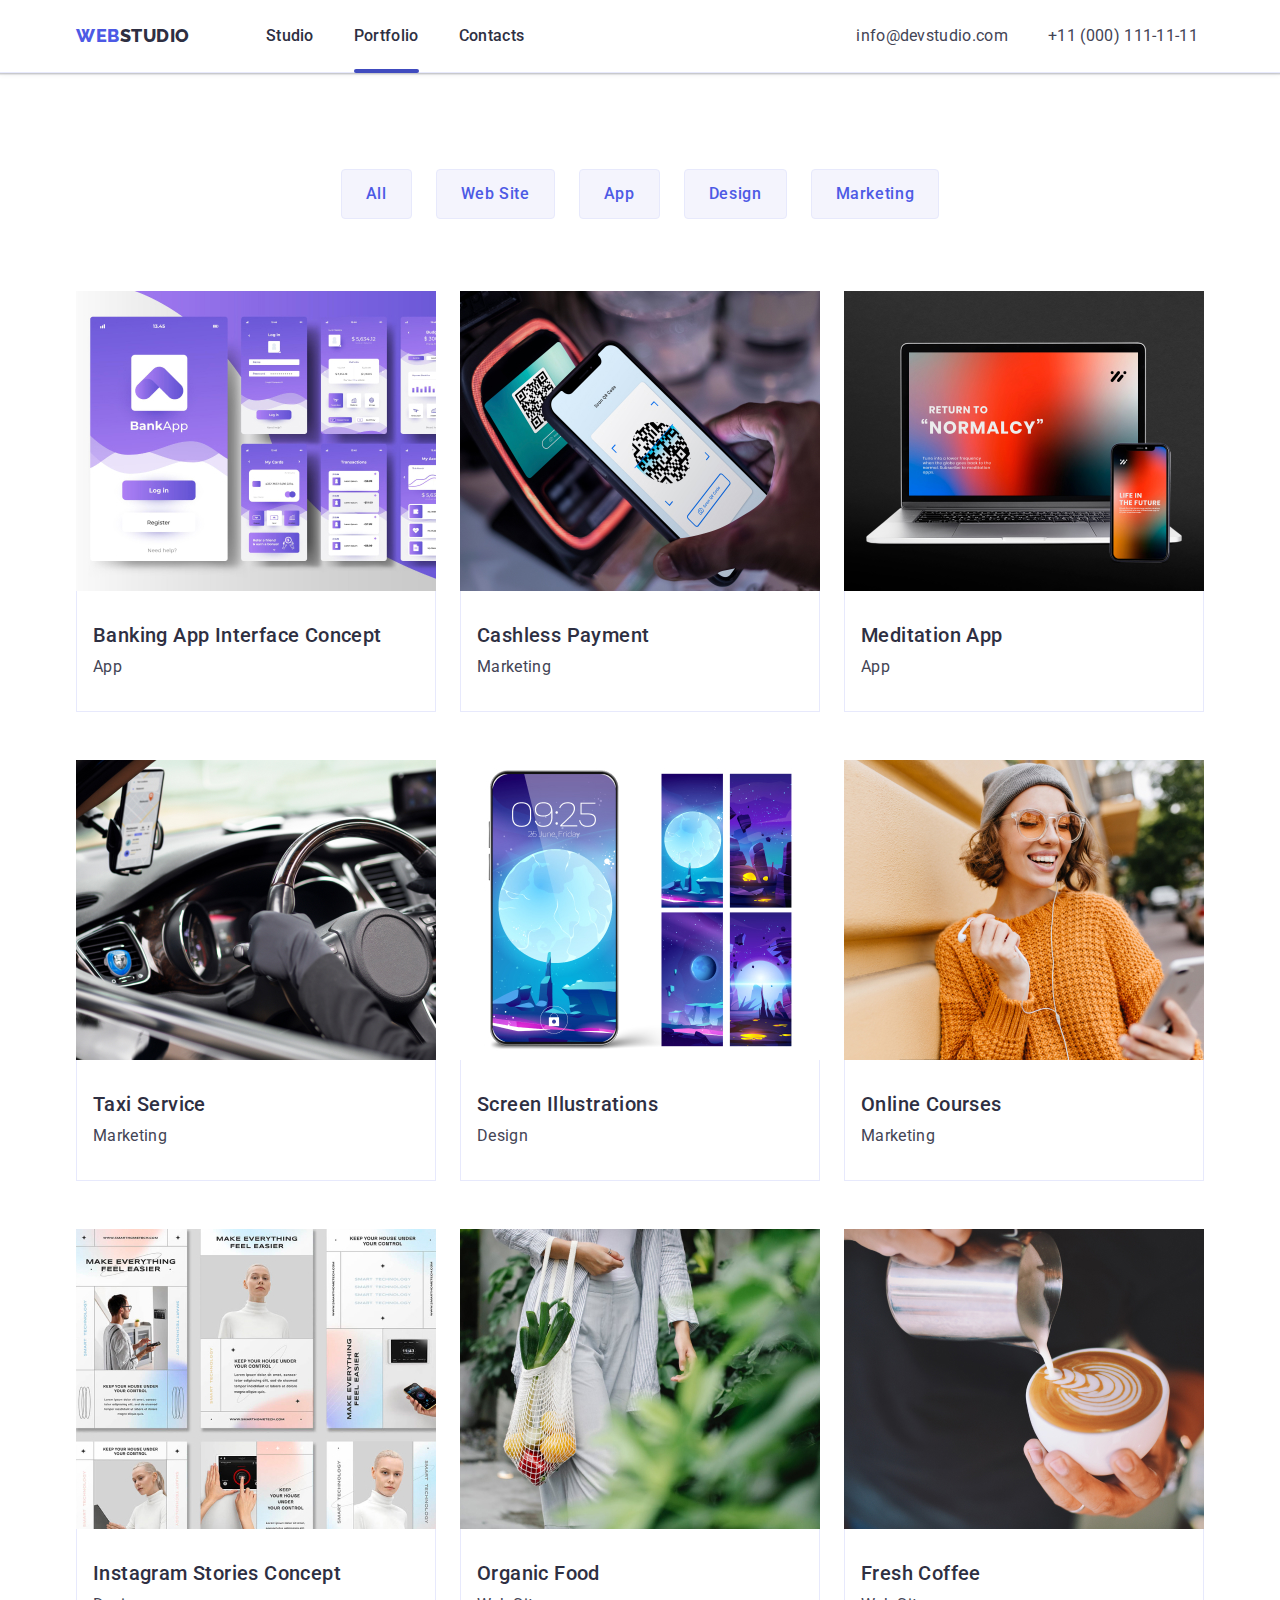
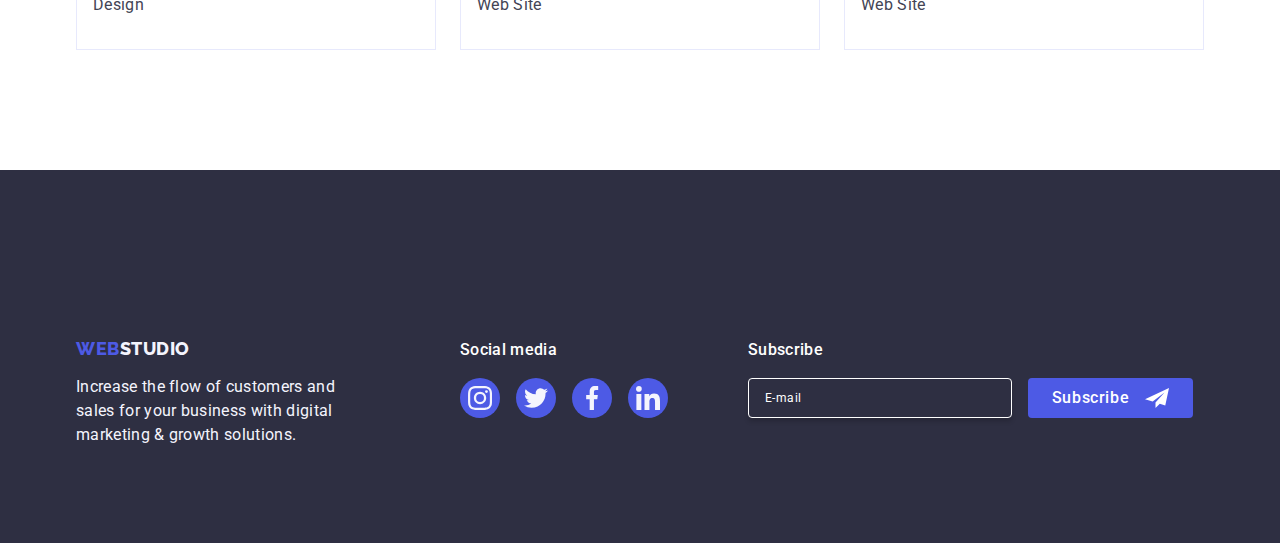
==== commit e9fefbfb: "Portfolio changes" ====
--- a/portfolio.html
+++ b/portfolio.html
@@ -36,19 +36,11 @@
           </ul>
         </nav>
         <address class="address">
-          <ul class="list">
-            <li>
-              <a href="mailto:info@devstudio.com" class="item link"
-                >info@devstudio.com</a
-              >
-            </li>
-            <li>
-              <a href="tel:+110001111111" class="item link"
-                >+11 (000) 111-11-11</a
-              >
-            </li>
-          </ul>
-        </address>
+          <ul class="list address-list">
+             <li><a href="mailto:info@devstudio.com" class="item link">info@devstudio.com</a></li>
+             <li><a href="tel:+110001111111" class="item link">+11 (000) 111-11-11</a></li>
+         </ul>
+         </address>
         <menu class="hamburger">
           <button
             class="hamburger-menu menu-toggle js-open-menu"
--- a/css/styles.css
+++ b/css/styles.css
@@ -28,133 +28,15 @@
   padding: 0;
   margin: 0;
 }
-.logo-link {
-  color: #4d5ae5;
-  text-decoration: none;
-  font-family: "Raleway", sans-serif;
-  font-size: 18px;
-  font-weight: 800;
-  line-height: 1.17;
-  letter-spacing: 0.03em;
-  text-transform: uppercase;
-}
-.logo-link > .span {
-  color: #2e2f42;
-}
+
 .list {
   list-style-type: none;
 }
-.list {
-  list-style: none;
-}
-.first-link {
-  color: #2e2f42;
-  text-decoration: none;
-  font-size: 16px;
-  font-weight: 500;
-  line-height: 1.5;
-  letter-spacing: 0.02em;
-  transition: color 250ms cubic-bezier(0.4, 0, 0.2, 1);
-}
-.first-link:hover,
-.first-link:focus {
-  text-decoration: none;
-  color: #404bbf;
-}
-.first-link-studio {
-  position: relative;
-  color: #404bbf;
-}
-.first-link-studio::after {
-  content: "";
-  position: absolute;
-  left: 0;
-  bottom: -1px;
-  height: 4px;
-  width: 100%;
-  background-color: #404bbf;
-  border-radius: 2px;
-}
-.address {
-  font-style: normal;
-}
-.item {
-  color: #434455;
-  text-decoration: none;
-  font-size: 16px;
-  line-height: 1.5;
-  letter-spacing: 0.02em;
-  transition: color 250ms cubic-bezier(0.4, 0, 0.2, 1);
-}
-.item:hover,
-.item:focus {
-  color: #404bbf;
-}
 
-.first-section {
-  background-color: #2e2f42;
-}
-.title {
-  color: #ffffff;
-  font-size: 56px;
-  font-weight: 700;
-  line-height: 1.07;
-  letter-spacing: 0.02em;
-  text-align: center;
-}
-.first-button {
-  color: #ffffff;
-  background-color: #4d5ae5;
-  font-size: 16px;
-  font-weight: 500;
-  line-height: 1.5;
-  letter-spacing: 0.04em;
-  cursor: pointer;
-  font-family: "Roboto", sans-serif;
-  transition: background-color 250ms cubic-bezier(0.4, 0, 0.2, 1);
-}
-.first-button:hover,
-.first-button:focus {
-  background-color: #404bbf;
-}
 .title-list {
   list-style: none;
 }
-.title-two {
-  color: #2e2f42;
-  font-size: 20px;
-  font-weight: 500;
-  line-height: 1.2;
-  letter-spacing: 0.02em;
-}
-.paragraph {
-  color: #434455;
-  font-size: 16px;
-  line-height: 1.5;
-  letter-spacing: 0.02em;
-}
-.title-list-two {
-  color: #2e2f42;
-  font-size: 36px;
-  font-weight: 700;
-  line-height: 1.11;
-  text-align: center;
-  letter-spacing: 0.02em;
-  text-transform: capitalize;
-}
-.section-four {
-  background: #f4f4fd;
-  flex-shrink: 0;
-}
-.title-four {
-  color: #2e2f42;
-  font-size: 36px;
-  font-weight: 700;
-  line-height: 1.11;
-  text-align: center;
-  letter-spacing: 0.02em;
-  text-transform: capitalize;
-}
+
 .people {
   background-color: #ffffff;
 }
@@ -208,16 +90,7 @@
   text-decoration: none;
   display: block;
 }
-.app {
-  font-weight: 500;
-  font-size: 20px;
-  line-height: 1.2;
-  letter-spacing: 0.02em;
-  color: #2e2f42;
-}
-img {
-  display: block;
-}
+
 .header {
   border-bottom: 1px solid #e7e9fc;
 }
@@ -342,51 +215,7 @@
   padding-top: 96px;
   padding-bottom: 120px;
 }
-.button-list {
-  justify-content: center;
-  gap: 24px;
-  margin-bottom: 72px;
-}
-.filter-button {
-  padding: 12px 24px;
-  border: 1px solid #e7e9fc;
-  border-radius: 4px;
-}
-.filter-button:hover,
-.filter-button:focus {
-  border: 1px solid transparent;
-  box-shadow: 0px 3px 1px rgba(0, 0, 0, 0.1), 0px 2px 1px rgba(0, 0, 0, 0.08),
-    0px 2px 2px rgba(0, 0, 0, 0.12);
-}
-.app-list {
-  display: flex;
-  flex-wrap: wrap;
-  column-gap: 24px;
-  row-gap: 48px;
-}
-.app-link {
-  width: calc((100% - 48px) / 3);
-  display: block;
-}
-.link-shadow {
-  transition: box-shadow 250ms cubic-bezier(0.4, 0, 0.2, 1);
-}
-.link-shadow:hover,
-.link-shadow:focus {
-  box-shadow: 0px 1px 6px rgba(46, 47, 66, 0.08),
-    0px 1px 1px rgba(46, 47, 66, 0.16), 0px 2px 1px rgba(46, 47, 66, 0.08);
-}
-.app-category {
-  padding: 32px 16px;
-  border: 1px solid #e7e9fc;
-  border-top: none;
-}
-.app {
-  margin-bottom: 8px;
-}
-.category {
-  text-align: left;
-}
+
 header {
   box-shadow: 0px 2px 1px rgba(46, 47, 66, 0.08),
     0px 1px 1px rgb(46, 47, 66, 0.16), 0px 1px 6px rgba(46, 47, 66, 0.08);
@@ -1105,6 +934,34 @@
     position: relative;
     color: #404bbf;
   }
+  .first-link {
+    color: #2e2f42;
+    text-decoration: none;
+    font-size: 16px;
+    font-weight: 500;
+    line-height: 1.5;
+    letter-spacing: 0.02em;
+    transition: color 250ms cubic-bezier(0.4, 0, 0.2, 1);
+  }
+  .first-link:hover,
+  .first-link:focus {
+    text-decoration: none;
+    color: #404bbf;
+  }
+  .first-link-studio {
+    position: relative;
+    color: #404bbf;
+  }
+  .first-link-studio::after {
+    content: "";
+    position: absolute;
+    left: 0;
+    bottom: -1px;
+    height: 4px;
+    width: 100%;
+    background-color: #404bbf;
+    border-radius: 2px;
+  }
   .link {
     text-decoration: none;
   }
@@ -1487,7 +1344,91 @@
   .contact-form-four {
     margin-bottom: 16px;
   }
-}
+
+  /* SECOND PAGE PORTFOLIO MOBILE */
+
+  .button-list {
+    margin-bottom: 48px;
+    margin-top: 0px;
+    display: flex;
+    flex-wrap: wrap;
+    justify-content: left;
+    gap: 16px 24px;
+  }
+  .filter-button {
+    padding: 12px 24px;
+    border: 1px solid #e7e9fc;
+    border-radius: 4px;
+  }
+  .filter-button:hover,
+  .filter-button:focus {
+    border: 1px solid transparent;
+    box-shadow: 0px 3px 1px rgba(0, 0, 0, 0.1), 0px 2px 1px rgba(0, 0, 0, 0.08),
+      0px 2px 2px rgba(0, 0, 0, 0.12);
+  }
+  .app {
+    font-weight: 500;
+    font-size: 20px;
+    line-height: 1.2;
+    letter-spacing: 0.02em;
+    color: #2e2f42;
+  }
+  img {
+    display: block;
+  }
+  .app-list {
+    display: flex;
+    flex-wrap: wrap;
+    column-gap: 24px;
+    row-gap: 48px;
+  }
+  .app-link {
+    display: inline-block;
+  }
+  .link-shadow {
+    transition: box-shadow 250ms cubic-bezier(0.4, 0, 0.2, 1);
+  }
+  .link-shadow:hover,
+  .link-shadow:focus {
+    box-shadow: 0px 1px 6px rgba(46, 47, 66, 0.08),
+      0px 1px 1px rgba(46, 47, 66, 0.16), 0px 2px 1px rgba(46, 47, 66, 0.08);
+  }
+  .app-category {
+    padding: 32px 16px;
+    border: 1px solid #e7e9fc;
+    border-top: none;
+  }
+  .app {
+    margin-bottom: 8px;
+  }
+  .category {
+    text-align: left;
+  }
+
+  .card {
+    position: relative;
+    overflow: hidden;
+  }
+  .link-shadow:hover .animation-paragraph,
+  .link-shadow:focus .animation-paragraph {
+    transform: translateY(0%);
+  }
+  .animation-paragraph {
+    position: absolute;
+    top: 0;
+    font-size: 16px;
+    line-height: 1.5;
+    letter-spacing: 0.02em;
+    color: #f4f4fd;
+    padding: 40px 32px;
+    background-color: #4d5ae5;
+    height: 100%;
+    width: 100%;
+    transform: translateY(100%);
+    transition: transform 250ms cubic-bezier(0.4, 0, 0.2, 1);
+  }
+}
+
 /* TABLET */
 @media screen and (min-width: 768px) and (max-width: 1157px) {
   .second-section {
@@ -2078,7 +2019,121 @@
   .contact-form-four {
     margin-bottom: 16px;
   }
-}
+
+  .first-link {
+    color: #2e2f42;
+    text-decoration: none;
+    font-size: 16px;
+    font-weight: 500;
+    line-height: 1.5;
+    letter-spacing: 0.02em;
+    transition: color 250ms cubic-bezier(0.4, 0, 0.2, 1);
+  }
+  .first-link:hover,
+  .first-link:focus {
+    text-decoration: none;
+    color: #404bbf;
+  }
+  .first-link-studio {
+    position: relative;
+    color: #404bbf;
+  }
+  .first-link-studio::after {
+    content: "";
+    position: absolute;
+    left: 0;
+    bottom: -1px;
+    height: 4px;
+    width: 100%;
+    background-color: #404bbf;
+    border-radius: 2px;
+  }
+  /* TABLET PORTFOLIO */
+
+  .button-list {
+    margin-bottom: 48px;
+    margin-top: 0px;
+    display: flex;
+    flex-wrap: wrap;
+    justify-content: center;
+    gap: 16px 24px;
+  }
+  .filter-button {
+    padding: 12px 24px;
+    border: 1px solid #e7e9fc;
+    border-radius: 4px;
+  }
+  .filter-button:hover,
+  .filter-button:focus {
+    border: 1px solid transparent;
+    box-shadow: 0px 3px 1px rgba(0, 0, 0, 0.1), 0px 2px 1px rgba(0, 0, 0, 0.08),
+      0px 2px 2px rgba(0, 0, 0, 0.12);
+  }
+
+  .app {
+    font-weight: 500;
+    font-size: 20px;
+    line-height: 1.2;
+    letter-spacing: 0.02em;
+    color: #2e2f42;
+  }
+  img {
+    display: block;
+  }
+  .app-list {
+    display: flex;
+    flex-wrap: wrap;
+    column-gap: 24px;
+    row-gap: 48px;
+  }
+  .app-link {
+    width: calc((100% - 48px) / 2);
+    display: block;
+  }
+  .link-shadow {
+    transition: box-shadow 250ms cubic-bezier(0.4, 0, 0.2, 1);
+  }
+  .link-shadow:hover,
+  .link-shadow:focus {
+    box-shadow: 0px 1px 6px rgba(46, 47, 66, 0.08),
+      0px 1px 1px rgba(46, 47, 66, 0.16), 0px 2px 1px rgba(46, 47, 66, 0.08);
+  }
+  .app-category {
+    padding: 32px 16px;
+    border: 1px solid #e7e9fc;
+    border-top: none;
+  }
+  .app {
+    margin-bottom: 8px;
+  }
+  .category {
+    text-align: left;
+  }
+
+  .card {
+    position: relative;
+    overflow: hidden;
+  }
+  .link-shadow:hover .animation-paragraph,
+  .link-shadow:focus .animation-paragraph {
+    transform: translateY(0%);
+  }
+  .animation-paragraph {
+    position: absolute;
+    top: 0;
+    font-size: 16px;
+    line-height: 1.5;
+    letter-spacing: 0.02em;
+    color: #f4f4fd;
+    padding: 40px 32px;
+    background-color: #4d5ae5;
+    height: 100%;
+    width: 100%;
+    transform: translateY(100%);
+    transition: transform 250ms cubic-bezier(0.4, 0, 0.2, 1);
+  }
+}
+
 @media screen and (max-width: 1157px) {
   .icons {
     display: none;
@@ -2720,4 +2775,89 @@
   .contact-form-four {
     margin-bottom: 16px;
   }
-}
+  .first-link {
+    color: #2e2f42;
+    text-decoration: none;
+    font-size: 16px;
+    font-weight: 500;
+    line-height: 1.5;
+    letter-spacing: 0.02em;
+    transition: color 250ms cubic-bezier(0.4, 0, 0.2, 1);
+  }
+  .first-link:hover,
+  .first-link:focus {
+    text-decoration: none;
+    color: #404bbf;
+  }
+  .first-link-studio {
+    position: relative;
+    color: #404bbf;
+  }
+  .first-link-studio::after {
+    content: "";
+    position: absolute;
+    left: 0;
+    bottom: -1px;
+    height: 4px;
+    width: 100%;
+    background-color: #404bbf;
+    border-radius: 2px;
+  }
+
+  /* DESKTOP PORTFOLIO */
+  .app {
+    font-weight: 500;
+    font-size: 20px;
+    line-height: 1.2;
+    letter-spacing: 0.02em;
+    color: #2e2f42;
+  }
+  img {
+    display: block;
+  }
+  .button-list {
+    justify-content: center;
+    gap: 24px;
+    margin-bottom: 72px;
+  }
+  .filter-button {
+    padding: 12px 24px;
+    border: 1px solid #e7e9fc;
+    border-radius: 4px;
+  }
+  .filter-button:hover,
+  .filter-button:focus {
+    border: 1px solid transparent;
+    box-shadow: 0px 3px 1px rgba(0, 0, 0, 0.1), 0px 2px 1px rgba(0, 0, 0, 0.08),
+      0px 2px 2px rgba(0, 0, 0, 0.12);
+  }
+  .app-list {
+    display: flex;
+    flex-wrap: wrap;
+    column-gap: 24px;
+    row-gap: 48px;
+  }
+  .app-link {
+    width: calc((100% - 48px) / 3);
+    display: block;
+  }
+  .link-shadow {
+    transition: box-shadow 250ms cubic-bezier(0.4, 0, 0.2, 1);
+  }
+  .link-shadow:hover,
+  .link-shadow:focus {
+    box-shadow: 0px 1px 6px rgba(46, 47, 66, 0.08),
+      0px 1px 1px rgba(46, 47, 66, 0.16), 0px 2px 1px rgba(46, 47, 66, 0.08);
+  }
+  .app-category {
+    padding: 32px 16px;
+    border: 1px solid #e7e9fc;
+    border-top: none;
+  }
+  .app {
+    margin-bottom: 8px;
+  }
+  .category {
+    text-align: left;
+  }
+}
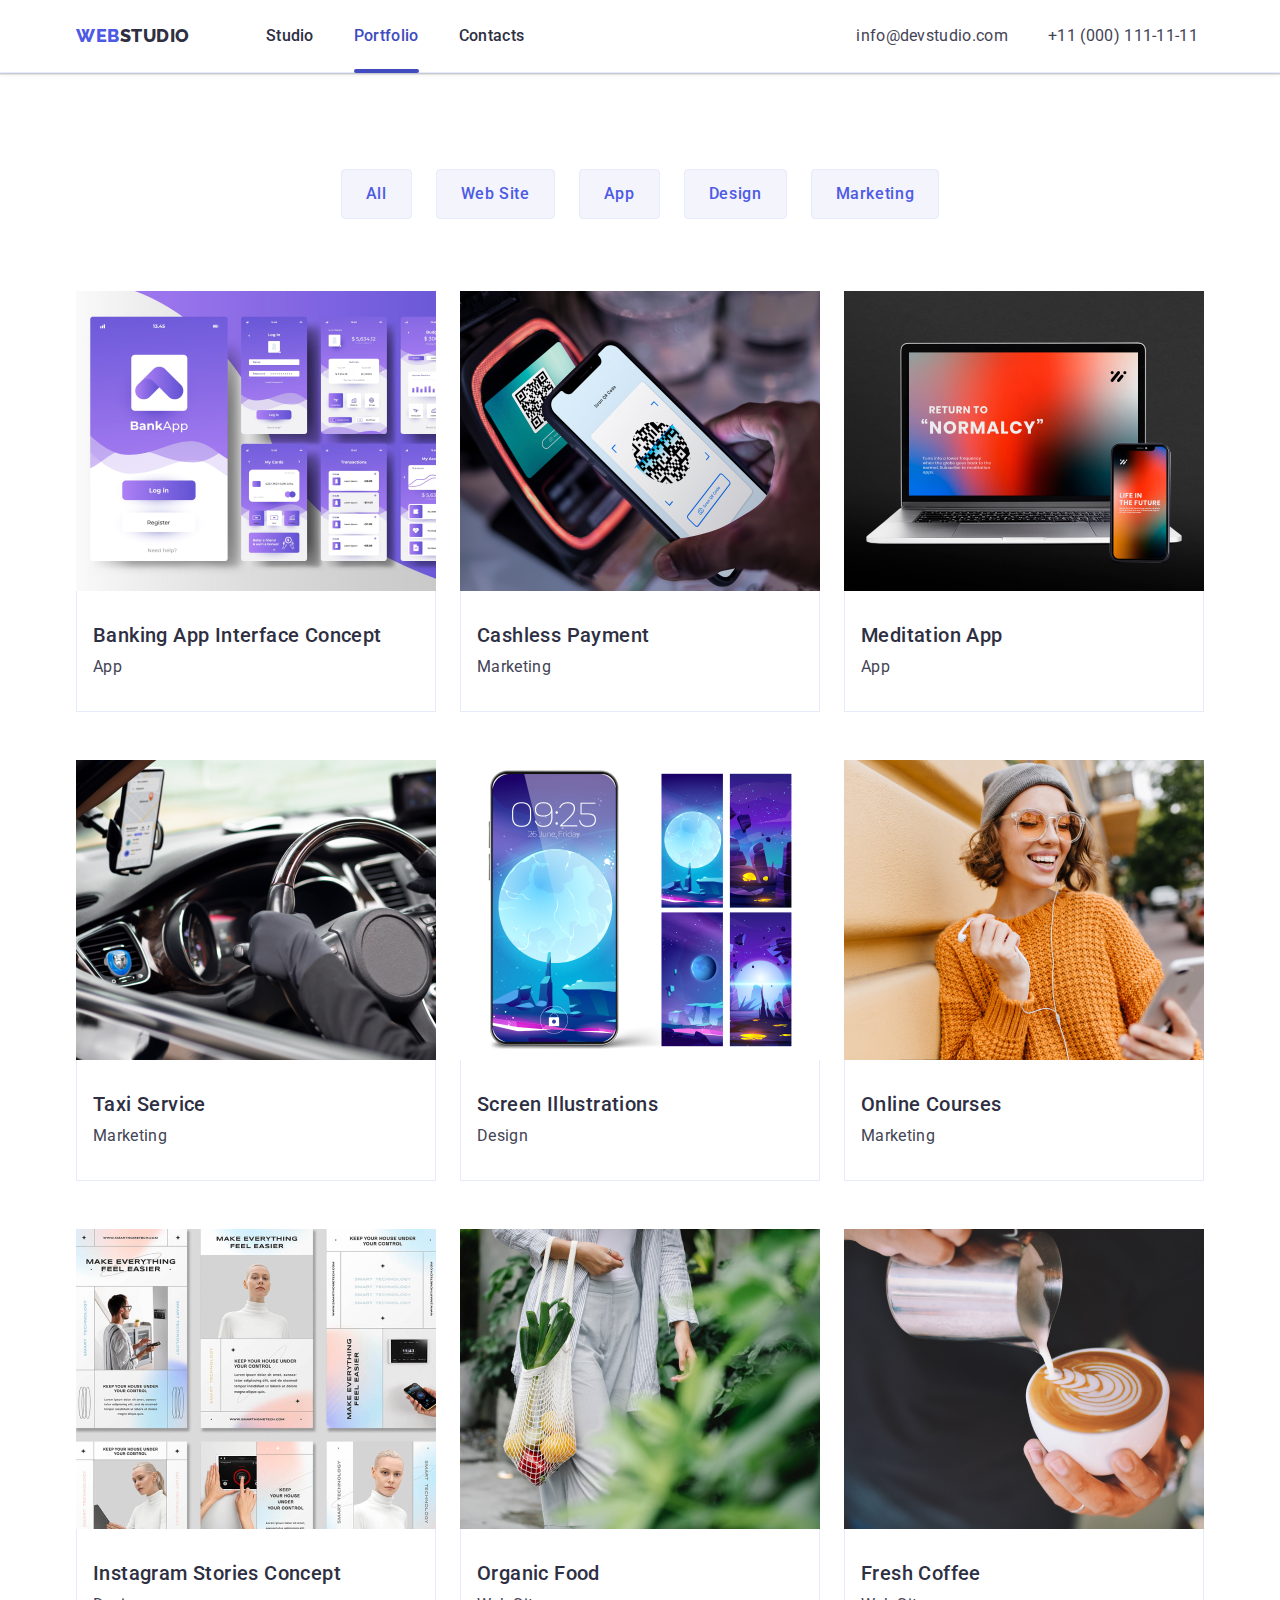
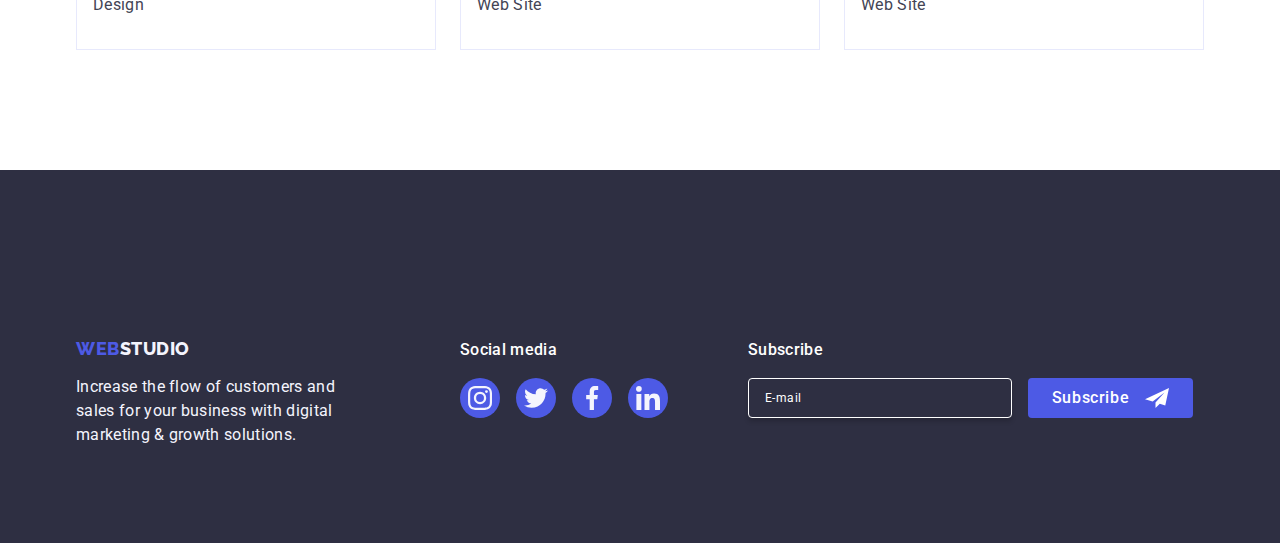
==== commit 3df557e0: "Document title" ====
--- a/portfolio.html
+++ b/portfolio.html
@@ -3,7 +3,7 @@
   <head>
     <meta charset="UTF-8" />
     <meta name="viewport" content="width=device-width, initial-scale=1.0" />
-    <title>Document</title>
+    <title>WebStudio</title>
     <link
       rel="stylesheet"
       href="https://cdnjs.cloudflare.com/ajax/libs/modern-normalize/1.0.0/modern-normalize.min.css"
--- a/css/styles.css
+++ b/css/styles.css
@@ -19,7 +19,7 @@
   padding-left: 0;
 }
 .list {
-  list-style: none;
+  list-style-type: none;
   margin: 0;
   padding-left: 0;
 }
@@ -29,61 +29,7 @@
   margin: 0;
 }
 
-.list {
-  list-style-type: none;
-}
-
 .title-list {
-  list-style: none;
-}
-
-.people {
-  background-color: #ffffff;
-}
-
-.background {
-  background-color: #2e2f42;
-  flex-shrink: 0;
-}
-.second-paragraph {
-  line-height: 1.5;
-  color: #f4f4fd;
-  letter-spacing: 0.02em;
-}
-.logo-link {
-  color: #4d5ae5;
-  text-decoration: none;
-  font-family: "Raleway", sans-serif;
-  font-size: 18px;
-  font-weight: 800;
-  line-height: 1.17;
-  letter-spacing: 0.03em;
-  text-transform: uppercase;
-}
-.logo-link > .second-span {
-  color: #f4f4fd;
-}
-
-.filter-button {
-  color: #4d5ae5;
-  background-color: #f4f4fd;
-  font-family: inherit;
-  font-weight: 500;
-  font-size: 16px;
-  line-height: 1.5;
-  letter-spacing: 0.04em;
-  transition: color 250ms cubic-bezier(0.4, 0, 0.2, 1),
-    background-color 250ms cubic-bezier(0.4, 0, 0.2, 1),
-    border-color 250ms cubic-bezier(0.4, 0, 0.2, 1),
-    box-shadow 250ms cubic-bezier(0.4, 0, 0.2, 1);
-}
-.filter-button:hover,
-.filter-button:focus {
-  color: #ffffff;
-  background-color: #404bbf;
-  cursor: pointer;
-}
-.list {
   list-style: none;
 }
 .link {
@@ -91,19 +37,6 @@
   display: block;
 }
 
-.header {
-  border-bottom: 1px solid #e7e9fc;
-}
-.first {
-  display: flex;
-}
-.navigation {
-  display: flex;
-  align-items: center;
-}
-.logo-link {
-  margin-right: 76px;
-}
 .list {
   display: flex;
   gap: 40px;
@@ -111,472 +44,14 @@
 .first-link {
   padding: 24px 0px;
 }
-.first-section {
-  padding: 188px 0px;
-  background-image: linear-gradient(
-      rgba(46, 47, 66, 0.7),
-      rgba(46, 47, 66, 0.7)
-    ),
-    url(../images/background.jpg);
-  max-width: 1440px;
-  height: 600px;
-  flex-shrink: 0;
-  background-repeat: no-repeat;
-  background-position: center;
-  background-size: cover;
-  margin: 0 auto;
-}
-.title {
-  max-width: 496px;
-  margin: 0 auto;
-  padding-bottom: 48px;
-}
-.first-button {
-  display: block;
-  min-width: 169px;
-  height: 56px;
-  border: none;
-  border-radius: 4px;
-  margin: 0 auto;
-  padding: 16px 32px;
-  align-items: flex-start;
-  gap: 10px;
-}
 .second-section {
   padding: 120px 0px;
 }
-.visually-hidden {
-  position: absolute;
-  width: 1px;
-  height: 1px;
-  margin: -1px;
-  border: 0;
-  padding: 0;
-  white-space: nowrap;
-  clip-path: inset(100%);
-  clip: rect(0 0 0 0);
-  overflow: hidden;
-}
-.list-two {
-  gap: 24px;
-}
+
 .list {
   list-style: none;
   margin: 0;
   padding-left: 0;
-}
-.title-list {
-  width: calc((100% - 72px) / 4);
-}
-.title-two {
-  margin-bottom: 8px;
-}
-.third-section {
-  padding-bottom: 120px;
-}
-.title-list-two {
-  margin-bottom: 72px;
-}
-.section-four {
-  padding: 120px 0px;
-}
-.title-four {
-  margin-bottom: 72px;
-}
-.people {
-  width: calc((100% - 72px) / 4);
-  border-radius: 0px 0px 4px 4px;
-  box-shadow: 0px 1px 6px rgba(46, 47, 66, 0.08),
-    0px 1px 1px rgba(46, 47, 66, 0.16), 0px 2px 1px rgba(46, 47, 66, 0.08);
-}
-.second {
-  padding: 32px 0px;
-}
-.title-second {
-  text-align: center;
-}
-.paragraph {
-  text-align: center;
-}
-.margin-paragraph {
-  margin-bottom: 8px;
-}
-.background {
-  padding: 100px 0;
-}
-.link-block {
-  display: inline-block;
-  margin-bottom: 16px;
-}
-.second-paragraph {
-  max-width: 264px;
-}
-.fifth-section {
-  padding-top: 96px;
-  padding-bottom: 120px;
-}
-
-header {
-  box-shadow: 0px 2px 1px rgba(46, 47, 66, 0.08),
-    0px 1px 1px rgb(46, 47, 66, 0.16), 0px 1px 6px rgba(46, 47, 66, 0.08);
-}
-.icons {
-  display: flex;
-  align-items: center;
-  justify-content: center;
-  width: 264px;
-  height: 112px;
-  background: #f4f4fd;
-  border-radius: 4px;
-  margin-bottom: 8px;
-}
-.icons > svg {
-  display: block;
-  width: 64px;
-  height: 64px;
-}
-.social-links {
-  display: flex;
-  justify-content: center;
-  gap: 24px;
-}
-.social {
-  width: 40px;
-  height: 40px;
-}
-.social-link-items {
-  width: 100%;
-  height: 100%;
-  background-color: #4d5ae5;
-  border-radius: 50%;
-  display: flex;
-  align-items: center;
-  justify-content: center;
-  transition: background-color 250ms cubic-bezier(0.4, 0, 0.2, 1);
-}
-.social-link-items:hover,
-.social-link-items:focus {
-  background-color: #404bbf;
-}
-.section-five {
-  padding: 120px 0;
-}
-.customers {
-  font-size: 36px;
-  line-height: 1.11;
-  color: #2e2f42;
-  margin-bottom: 72px;
-  text-align: center;
-}
-.customer-icon {
-  width: calc((100% - 120px) / 6);
-  height: 88px;
-}
-.customer-link {
-  width: 100%;
-  height: 100%;
-  border: 1px solid #8e8f99;
-  border-radius: 4px;
-  display: flex;
-  align-items: center;
-  justify-content: center;
-  color: #8e8f99;
-  transition: border-color 250ms cubic-bezier(0.4, 0, 0.2, 1),
-    color 250ms cubic-bezier(0.4, 0, 0.2, 1);
-}
-.customer-link:hover,
-.customer-link:focus {
-  color: #404bbf;
-  border-color: #404bbf;
-}
-.footer-changes {
-  align-items: baseline;
-}
-.social-media-links {
-  font-weight: 500;
-  font-size: 16px;
-  line-height: 1.5;
-  letter-spacing: 0.02em;
-  color: #ffffff;
-  margin-bottom: 16px;
-  margin-top: 72px;
-}
-.social-links-footer {
-  display: flex;
-  gap: 16px;
-}
-.social-media-item {
-  width: 100%;
-  height: 100%;
-  background-color: #4d5ae5;
-}
-.items-two:hover,
-.items-two:focus {
-  background-color: #31d0aa;
-}
-.first-link-studio {
-  position: relative;
-  color: #404bbf;
-}
-.modal-window {
-  position: fixed;
-  top: 0;
-  left: 0;
-  width: 100%;
-  height: 100%;
-  background-color: rgba(46, 47, 66, 0.4);
-  transition: opacity 250ms cubic-bezier(0.4, 0, 0.2, 1),
-    visibility 250ms cubic-bezier(0.4, 0, 0.2, 1);
-}
-.is-hidden {
-  opacity: 0;
-  visibility: hidden;
-  pointer-events: none;
-}
-.window {
-  position: absolute;
-  top: 50%;
-  left: 50%;
-  transform: translate(-50%, -50%) scale(1);
-  width: 408px;
-  min-height: 584px;
-  background-color: #fcfcfc;
-  box-shadow: 0px 1px 1px rgba(0, 0, 0, 0.14), 0px 1px 3px rgba(0, 0, 0, 0.12),
-    0px 2px 1px rgba(0, 0, 0, 0.2);
-  border-radius: 4px;
-  transition: transform 250ms cubic-bezier(0.4, 0, 0.2, 1);
-  padding: 72px 24px 24px 24px;
-}
-.x-close {
-  position: absolute;
-  top: 24px;
-  right: 24px;
-  width: 24px;
-  height: 24px;
-  border-radius: 50%;
-  display: flex;
-  align-items: center;
-  justify-content: center;
-  background-color: #e7e9fc;
-  border: 1px solid rgba(0, 0, 0, 0.1);
-  padding: 0;
-  cursor: pointer;
-  transition: background-color 250ms cubic-bezier(0.4, 0, 0.2, 1),
-    border 250ms cubic-bezier(0.4, 0, 0.2, 1);
-}
-.x-close:focus,
-.x-close:hover {
-  background-color: #404bbf;
-  border: none;
-}
-.close {
-  transition: fill 250ms cubic-bezier(0.4, 0, 0.2, 1);
-}
-.close:hover {
-  border: none;
-  fill: #ffffff;
-}
-.first-link-portfolio {
-  position: relative;
-  color: #404bbf;
-}
-.first-link-portfolio::after {
-  content: "";
-  position: absolute;
-  left: 0;
-  bottom: -1px;
-  height: 4px;
-  width: 100%;
-  background-color: #404bbf;
-  border-radius: 2px;
-}
-.card {
-  position: relative;
-  overflow: hidden;
-}
-.link-shadow:hover .animation-paragraph,
-.link-shadow:focus .animation-paragraph {
-  transform: translateY(0%);
-}
-.animation-paragraph {
-  position: absolute;
-  top: 0;
-  font-size: 16px;
-  line-height: 1.5;
-  letter-spacing: 0.02em;
-  color: #f4f4fd;
-  padding: 40px 32px;
-  background-color: #4d5ae5;
-  height: 100%;
-  width: 100%;
-  transform: translateY(100%);
-  transition: transform 250ms cubic-bezier(0.4, 0, 0.2, 1);
-}
-.subscribe {
-  margin-bottom: 16px;
-  margin-left: 80px;
-  font-weight: 500;
-  font-size: 16px;
-  line-height: 1.5;
-  letter-spacing: 0.02em;
-  color: #ffffff;
-}
-.mail-form {
-  width: 100%;
-  height: 40px;
-  border: 1px solid #ffffff;
-  background-color: transparent;
-  font-size: 12px;
-  line-height: 1.5;
-  letter-spacing: 0.04em;
-  padding-left: 16px;
-  box-shadow: 0px 4px 4px 0px rgba(0, 0, 0, 0.15);
-  border-radius: 4px;
-  color: #ffffff;
-}
-.mail-form::placeholder {
-  color: #ffffff;
-}
-.button-subscribe {
-  min-width: 165px;
-  height: 40px;
-  display: flex;
-  justify-content: center;
-  align-items: center;
-  font-family: "Roboto", sans-serif;
-  font-size: 16px;
-  font-weight: 500;
-  line-height: 1.5;
-  letter-spacing: 0.04em;
-  color: #ffffff;
-  cursor: pointer;
-  background-color: #4d5ae5;
-  border: none;
-  border-radius: 4px;
-}
-.send-subscribe {
-  margin-left: 16px;
-}
-.email {
-  margin-right: 24px;
-  margin-left: 80px;
-}
-.leave-contact {
-  font-weight: 500;
-  font-size: 16px;
-  line-height: 1.5;
-  text-align: center;
-  letter-spacing: 0.02em;
-  color: #2e2f42;
-  margin-bottom: 16px;
-}
-.contact-form {
-  margin-bottom: 8px;
-}
-.name {
-  font-size: 12px;
-  line-height: 1.17;
-  letter-spacing: 0.04em;
-  color: #8e8f99;
-  display: block;
-  margin-bottom: 4px;
-}
-.user-name:focus {
-  border-color: #4d5ae5;
-}
-.user-name:focus + .person-name {
-  border-color: #4d5ae5;
-  fill: #4d5ae5;
-}
-.user-name {
-  width: 100%;
-  height: 40px;
-  border: 1px solid rgba(46, 47, 66, 0.4);
-  border-radius: 4px;
-  background-color: transparent;
-  padding-left: 38px;
-  outline: transparent;
-  transition: border-color 250ms cubic-bezier(0.4, 0, 0.2, 1);
-}
-.div-name {
-  position: relative;
-}
-.person-name {
-  position: absolute;
-  left: 16px;
-  top: 50%;
-  transform: translateY(-50%);
-  transition: fill 250ms cubic-bezier(0.4, 0, 0.2, 1);
-}
-.user-comment {
-  width: 100%;
-  height: 120px;
-  font-size: 12px;
-  line-height: 1.17;
-  letter-spacing: 0.04em;
-  color: rgba(46, 47, 66, 0.4);
-  border: 1px solid rgba(46, 47, 66, 0.4);
-  border-radius: 4px;
-  background-color: transparent;
-  padding: 8px 16px;
-  outline: transparent;
-  resize: none;
-  transition: border-color 250ms cubic-bezier(0.4, 0, 0.2, 1);
-}
-.user-comment:focus {
-  border-color: #4d5ae5;
-}
-.choose-label {
-  margin-bottom: 24px;
-}
-.accept-privacy {
-  display: block;
-  font-size: 12px;
-  line-height: 1.17;
-  letter-spacing: 0.04em;
-  color: #8e8f99;
-}
-.privacy-span {
-  width: 16px;
-  height: 16px;
-  border: 1px solid rgba(46, 47, 66, 0.4);
-  border-radius: 2px;
-  transition: background-color 250ms cubic-bezier(0.4, 0, 0.2, 1),
-    border 250ms cubic-bezier(0.4, 0, 0.2, 1),
-    fill 250ms cubic-bezier(0.4, 0, 0.2, 1);
-  display: inline-flex;
-  align-items: center;
-  justify-content: center;
-  fill: transparent;
-  margin-right: 8px;
-}
-.privacy-policy {
-  color: #4d5ae5;
-}
-.send-button {
-  display: block;
-  min-width: 169px;
-  height: 56px;
-  font-family: "Roboto", sans-serif;
-  font-size: 16px;
-  font-weight: 500;
-  line-height: 1.5;
-  letter-spacing: 0.04em;
-  color: #ffffff;
-  cursor: pointer;
-  background-color: #4d5ae5;
-  border: none;
-  border-radius: 4px;
-  transition: background-color 250ms cubic-bezier(0.4, 0, 0.2, 1);
-  margin: 0 auto;
-}
-.check:checked + .accept-privacy span {
-  background-color: #404bbf;
-  fill: #f4f4fd;
-  border: none;
-}
-.contact-form-four {
-  margin-bottom: 16px;
 }
 
 /* ================================================= MOBILE ========================================= */
@@ -594,6 +69,18 @@
     padding-left: 0;
     padding-right: 0;
   }
+  .visually-hidden {
+    position: absolute;
+    width: 1px;
+    height: 1px;
+    margin: -1px;
+    border: 0;
+    padding: 0;
+    white-space: nowrap;
+    clip-path: inset(100%);
+    clip: rect(0 0 0 0);
+    overflow: hidden;
+  }
   .list {
     list-style: none;
     margin: 0;
@@ -647,6 +134,7 @@
     letter-spacing: 0.02em;
     margin: 0;
     padding: 0;
+    text-align: center;
   }
   .third-section {
     padding-bottom: 120px;
@@ -881,6 +369,9 @@
     background-color: #4d5ae5;
     border: none;
     border-radius: 4px;
+  }
+  .send-subscribe {
+    margin-left: 16px;
   }
 
   /* MENU HAMBURGER I HEADER */
@@ -930,10 +421,7 @@
     padding: 24px 0;
     transition: color 250ms cubic-bezier(0.4, 0, 0.2, 1);
   }
-  .first-link-studio {
-    position: relative;
-    color: #404bbf;
-  }
+
   .first-link {
     color: #2e2f42;
     text-decoration: none;
@@ -1210,6 +698,8 @@
     display: flex;
     align-items: center;
     justify-content: center;
+    background-color: #e7e9fc;
+    border: 1px solid rgba(0, 0, 0, 0.1);
     padding: 0;
     cursor: pointer;
     transition: background-color 250ms cubic-bezier(0.4, 0, 0.2, 1),
@@ -1346,7 +836,24 @@
   }
 
   /* SECOND PAGE PORTFOLIO MOBILE */
-
+  .first-link-portfolio {
+    position: relative;
+    color: #404bbf;
+  }
+  .first-link-portfolio::after {
+    content: "";
+    position: absolute;
+    left: 0;
+    bottom: -1px;
+    height: 4px;
+    width: 100%;
+    background-color: #404bbf;
+    border-radius: 2px;
+  }
+  .fifth-section {
+    padding-top: 96px;
+    padding-bottom: 120px;
+  }
   .button-list {
     margin-bottom: 48px;
     margin-top: 0px;
@@ -1356,16 +863,31 @@
     gap: 16px 24px;
   }
   .filter-button {
+    color: #4d5ae5;
+    background-color: #f4f4fd;
+    font-family: inherit;
+    font-weight: 500;
+    font-size: 16px;
+    line-height: 1.5;
+    letter-spacing: 0.04em;
+    transition: color 250ms cubic-bezier(0.4, 0, 0.2, 1),
+      background-color 250ms cubic-bezier(0.4, 0, 0.2, 1),
+      border-color 250ms cubic-bezier(0.4, 0, 0.2, 1),
+      box-shadow 250ms cubic-bezier(0.4, 0, 0.2, 1);
     padding: 12px 24px;
     border: 1px solid #e7e9fc;
     border-radius: 4px;
   }
   .filter-button:hover,
   .filter-button:focus {
+    color: #ffffff;
+    background-color: #404bbf;
+    cursor: pointer;
     border: 1px solid transparent;
     box-shadow: 0px 3px 1px rgba(0, 0, 0, 0.1), 0px 2px 1px rgba(0, 0, 0, 0.08),
       0px 2px 2px rgba(0, 0, 0, 0.12);
   }
+
   .app {
     font-weight: 500;
     font-size: 20px;
@@ -1400,6 +922,10 @@
   }
   .app {
     margin-bottom: 8px;
+  }
+  .card {
+    position: relative;
+    overflow: hidden;
   }
   .category {
     text-align: left;
@@ -1437,6 +963,18 @@
     padding-left: 0;
     padding-right: 0;
   }
+  .visually-hidden {
+    position: absolute;
+    width: 1px;
+    height: 1px;
+    margin: -1px;
+    border: 0;
+    padding: 0;
+    white-space: nowrap;
+    clip-path: inset(100%);
+    clip: rect(0 0 0 0);
+    overflow: hidden;
+  }
   .container {
     max-width: 768px;
   }
@@ -1483,6 +1021,7 @@
     font-weight: 500;
     line-height: 1.5;
     letter-spacing: 0.02em;
+    text-align: center;
   }
   .third-section {
     padding-bottom: 120px;
@@ -1612,6 +1151,7 @@
     justify-content: flex-start;
     gap: 24px;
     max-width: 550px;
+    align-items: baseline;
   }
   .container-footer-changes {
     display: flex;
@@ -1706,6 +1246,9 @@
     background-color: #4d5ae5;
     border: none;
     border-radius: 4px;
+  }
+  .send-subscribe {
+    margin-left: 16px;
   }
   /* MENU HAMBURGER I HEADER */
   .header {
@@ -1753,10 +1296,6 @@
     display: inline-block;
     padding: 24px 0;
     transition: color 250ms cubic-bezier(0.4, 0, 0.2, 1);
-  }
-  .first-link-studio {
-    position: relative;
-    color: #404bbf;
   }
   .link {
     text-decoration: none;
@@ -1885,6 +1424,8 @@
     display: flex;
     align-items: center;
     justify-content: center;
+    background-color: #e7e9fc;
+    border: 1px solid rgba(0, 0, 0, 0.1);
     padding: 0;
     cursor: pointer;
     transition: background-color 250ms cubic-bezier(0.4, 0, 0.2, 1),
@@ -2049,7 +1590,24 @@
     border-radius: 2px;
   }
   /* TABLET PORTFOLIO */
-
+  .first-link-portfolio {
+    position: relative;
+    color: #404bbf;
+  }
+  .first-link-portfolio::after {
+    content: "";
+    position: absolute;
+    left: 0;
+    bottom: -1px;
+    height: 4px;
+    width: 100%;
+    background-color: #404bbf;
+    border-radius: 2px;
+  }
+  .fifth-section {
+    padding-top: 96px;
+    padding-bottom: 120px;
+  }
   .button-list {
     margin-bottom: 48px;
     margin-top: 0px;
@@ -2059,12 +1617,26 @@
     gap: 16px 24px;
   }
   .filter-button {
+    color: #4d5ae5;
+    background-color: #f4f4fd;
+    font-family: inherit;
+    font-weight: 500;
+    font-size: 16px;
+    line-height: 1.5;
+    letter-spacing: 0.04em;
+    transition: color 250ms cubic-bezier(0.4, 0, 0.2, 1),
+      background-color 250ms cubic-bezier(0.4, 0, 0.2, 1),
+      border-color 250ms cubic-bezier(0.4, 0, 0.2, 1),
+      box-shadow 250ms cubic-bezier(0.4, 0, 0.2, 1);
     padding: 12px 24px;
     border: 1px solid #e7e9fc;
     border-radius: 4px;
   }
   .filter-button:hover,
   .filter-button:focus {
+    color: #ffffff;
+    background-color: #404bbf;
+    cursor: pointer;
     border: 1px solid transparent;
     box-shadow: 0px 3px 1px rgba(0, 0, 0, 0.1), 0px 2px 1px rgba(0, 0, 0, 0.08),
       0px 2px 2px rgba(0, 0, 0, 0.12);
@@ -2177,6 +1749,7 @@
     clip: rect(0 0 0 0);
     overflow: hidden;
   }
+
   .list {
     list-style: none;
     margin: 0;
@@ -2224,6 +1797,7 @@
     font-size: 16px;
     line-height: 1.5;
     letter-spacing: 0.02em;
+    text-align: center;
   }
   .third-section {
     padding-bottom: 120px;
@@ -2455,6 +2029,9 @@
     border: none;
     border-radius: 4px;
   }
+  .send-subscribe {
+    margin-left: 16px;
+  }
   /* MENU HAMBURGER I HEADER */
   .header {
     border-bottom: 1px solid #e7e9fc;
@@ -2469,6 +2046,9 @@
     display: flex;
     align-items: center;
     padding-right: 332px;
+  }
+  .logo-link {
+    margin-right: 76px;
   }
   .logo-link {
     color: #4d5ae5;
@@ -2641,6 +2221,8 @@
     display: flex;
     align-items: center;
     justify-content: center;
+    background-color: #e7e9fc;
+    border: 1px solid rgba(0, 0, 0, 0.1);
     padding: 0;
     cursor: pointer;
     transition: background-color 250ms cubic-bezier(0.4, 0, 0.2, 1),
@@ -2784,16 +2366,13 @@
     letter-spacing: 0.02em;
     transition: color 250ms cubic-bezier(0.4, 0, 0.2, 1);
   }
-  .first-link:hover,
-  .first-link:focus {
-    text-decoration: none;
-    color: #404bbf;
-  }
-  .first-link-studio {
+
+  /* DESKTOP PORTFOLIO */
+  .first-link-portfolio {
     position: relative;
     color: #404bbf;
   }
-  .first-link-studio::after {
+  .first-link-portfolio::after {
     content: "";
     position: absolute;
     left: 0;
@@ -2803,8 +2382,6 @@
     background-color: #404bbf;
     border-radius: 2px;
   }
-
-  /* DESKTOP PORTFOLIO */
   .app {
     font-weight: 500;
     font-size: 20px;
@@ -2815,18 +2392,36 @@
   img {
     display: block;
   }
+  .fifth-section {
+    padding-top: 96px;
+    padding-bottom: 120px;
+  }
   .button-list {
     justify-content: center;
     gap: 24px;
     margin-bottom: 72px;
   }
   .filter-button {
+    color: #4d5ae5;
+    background-color: #f4f4fd;
+    font-family: inherit;
+    font-weight: 500;
+    font-size: 16px;
+    line-height: 1.5;
+    letter-spacing: 0.04em;
+    transition: color 250ms cubic-bezier(0.4, 0, 0.2, 1),
+      background-color 250ms cubic-bezier(0.4, 0, 0.2, 1),
+      border-color 250ms cubic-bezier(0.4, 0, 0.2, 1),
+      box-shadow 250ms cubic-bezier(0.4, 0, 0.2, 1);
     padding: 12px 24px;
     border: 1px solid #e7e9fc;
     border-radius: 4px;
   }
   .filter-button:hover,
   .filter-button:focus {
+    color: #ffffff;
+    background-color: #404bbf;
+    cursor: pointer;
     border: 1px solid transparent;
     box-shadow: 0px 3px 1px rgba(0, 0, 0, 0.1), 0px 2px 1px rgba(0, 0, 0, 0.08),
       0px 2px 2px rgba(0, 0, 0, 0.12);
@@ -2840,6 +2435,10 @@
   .app-link {
     width: calc((100% - 48px) / 3);
     display: block;
+  }
+  .card {
+    position: relative;
+    overflow: hidden;
   }
   .link-shadow {
     transition: box-shadow 250ms cubic-bezier(0.4, 0, 0.2, 1);
@@ -2849,6 +2448,25 @@
     box-shadow: 0px 1px 6px rgba(46, 47, 66, 0.08),
       0px 1px 1px rgba(46, 47, 66, 0.16), 0px 2px 1px rgba(46, 47, 66, 0.08);
   }
+
+  .link-shadow:hover .animation-paragraph,
+  .link-shadow:focus .animation-paragraph {
+    transform: translateY(0%);
+  }
+  .animation-paragraph {
+    position: absolute;
+    top: 0;
+    font-size: 16px;
+    line-height: 1.5;
+    letter-spacing: 0.02em;
+    color: #f4f4fd;
+    padding: 40px 32px;
+    background-color: #4d5ae5;
+    height: 100%;
+    width: 100%;
+    transform: translateY(100%);
+    transition: transform 250ms cubic-bezier(0.4, 0, 0.2, 1);
+  }
   .app-category {
     padding: 32px 16px;
     border: 1px solid #e7e9fc;
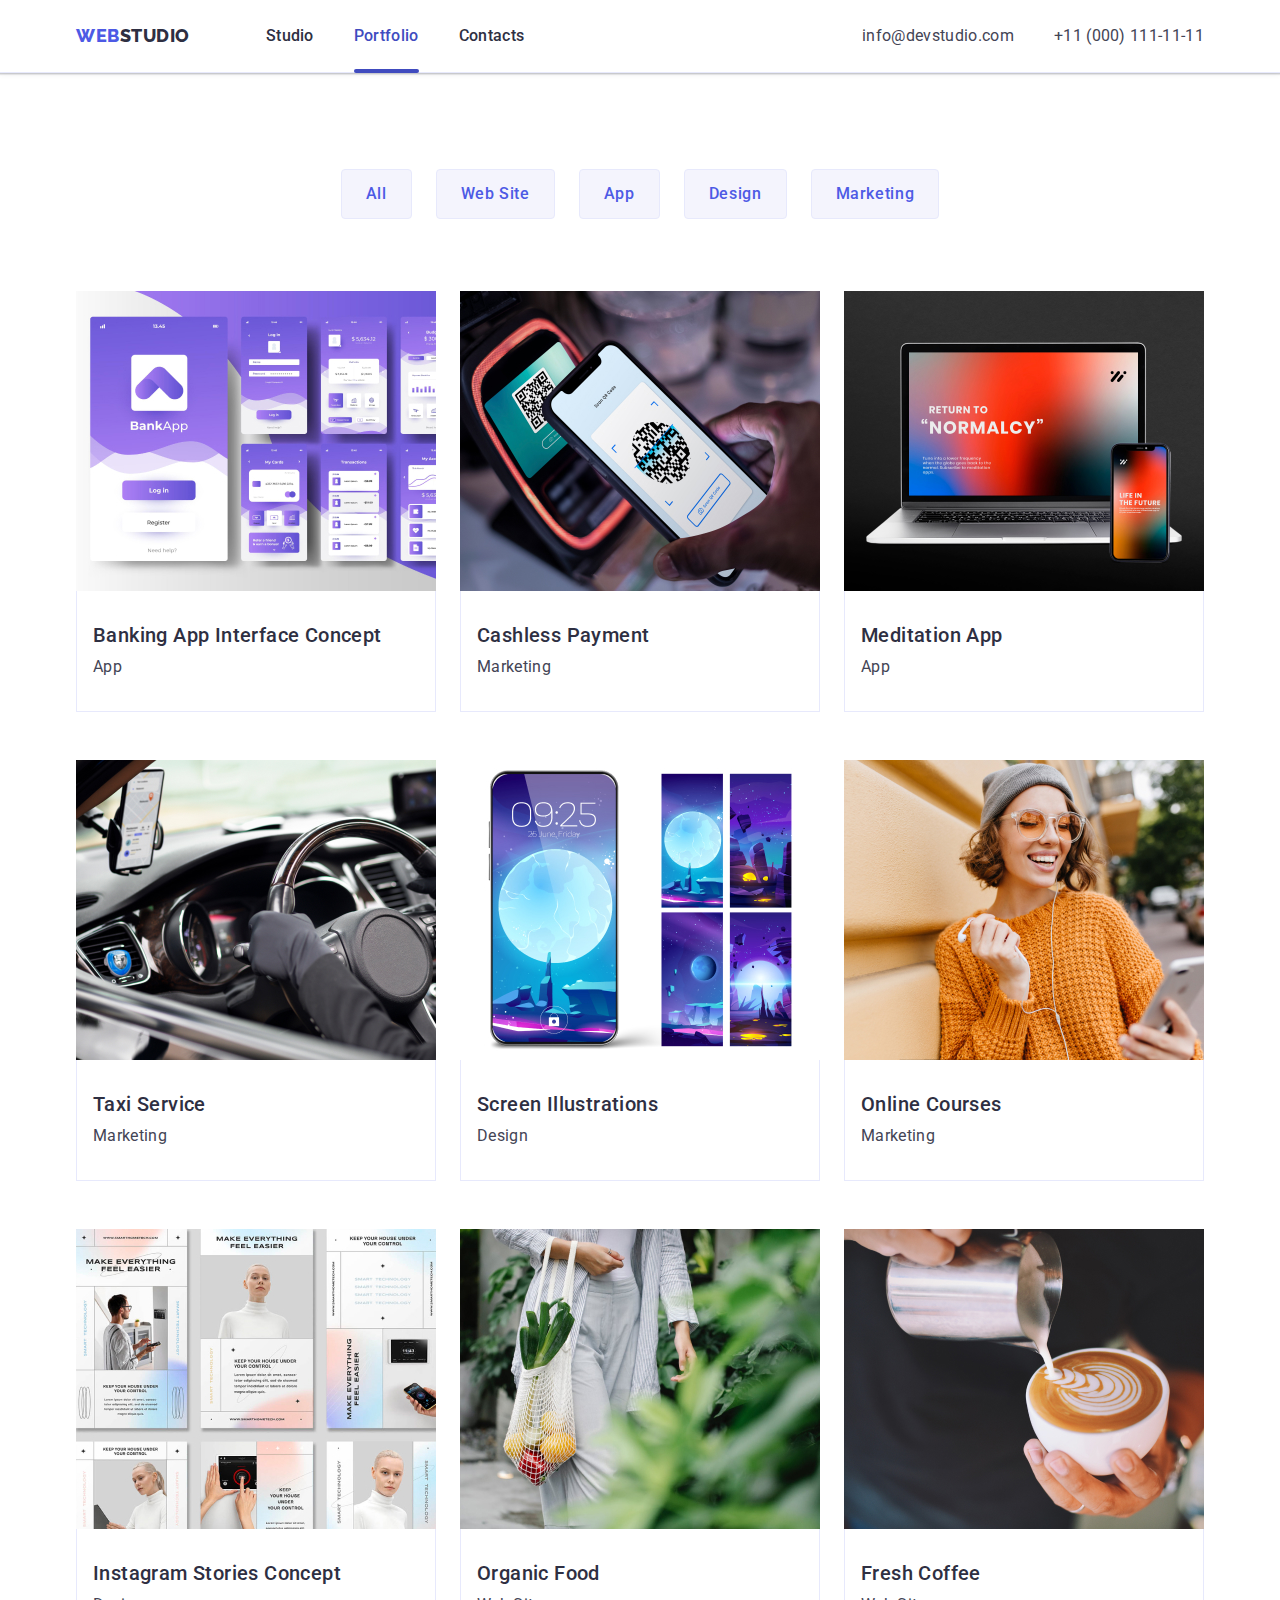
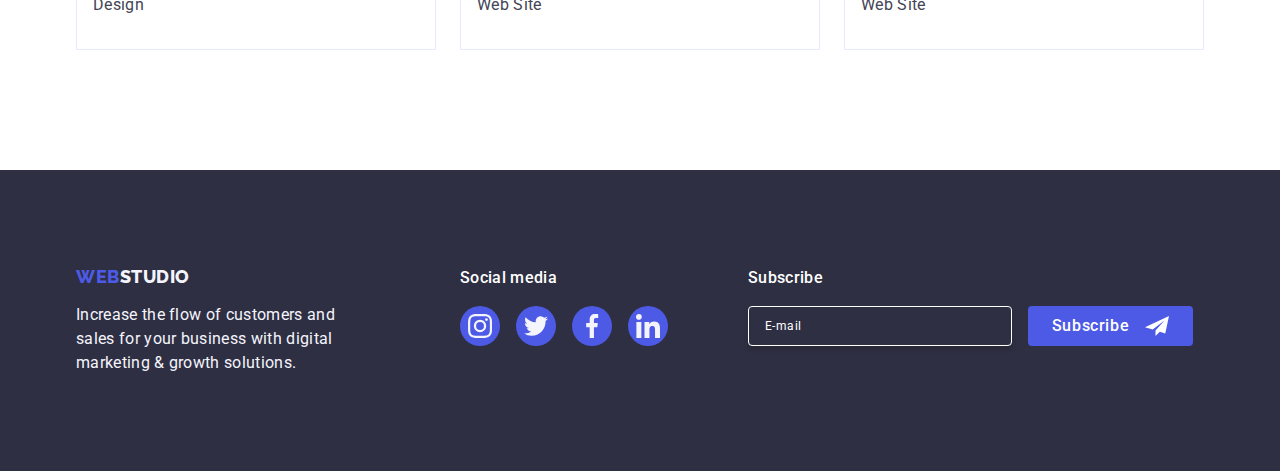
==== commit 8644f877: "Picture retina changes" ====
--- a/portfolio.html
+++ b/portfolio.html
@@ -37,10 +37,18 @@
         </nav>
         <address class="address">
           <ul class="list address-list">
-             <li><a href="mailto:info@devstudio.com" class="item link">info@devstudio.com</a></li>
-             <li><a href="tel:+110001111111" class="item link">+11 (000) 111-11-11</a></li>
-         </ul>
-         </address>
+            <li>
+              <a href="mailto:info@devstudio.com" class="item link"
+                >info@devstudio.com</a
+              >
+            </li>
+            <li>
+              <a href="tel:+110001111111" class="item link"
+                >+11 (000) 111-11-11</a
+              >
+            </li>
+          </ul>
+        </address>
         <menu class="hamburger">
           <button
             class="hamburger-menu menu-toggle js-open-menu"
@@ -73,12 +81,32 @@
             <li class="app-link">
               <a href="" class="link link-shadow">
                 <div class="card">
-                  <img
-                    src="./images/BankingApp.jpg"
-                    alt="purple banking app on screen"
-                    width="360"
-                    height="300"
-                  />
+                  <picture>
+                    <source
+                      media="(min-width: 1158px)"
+                      srcset="./images/BankingApp.jpg x1,
+                      ./images/BankingAppx2.jpg x2"
+                      type="image/jpg"
+                    />
+                    <source
+                      media="(min-width: 768px)"
+                      srcset="./images/BankingApp.jpg x1,
+                      ./images/BankingAppx2.jpg x2"
+                      type="image/jpg"
+                    />
+                    <source
+                      media="(max-width: 767px)"
+                      srcset="./images/BankingApp.jpg x1,
+                      ./images/BankingAppx2.jpg x2"
+                      type="image/jpg"
+                    />
+                    <img
+                      src="./images/BankingApp.jpg"
+                      alt="purple banking app on screen"
+                      width="360"
+                      height="300"
+                    />
+                  </picture>
                   <p class="animation-paragraph">
                     14 Stylish and User-Friendly App Design Concepts · Task
                     Manager App · Calorie Tracker App · Exotic Fruit Ecommerce
@@ -94,12 +122,32 @@
             <li class="app-link">
               <a href="" class="link link-shadow">
                 <div class="card">
-                  <img
-                    src="./images/QR.jpg"
-                    alt="cashless payment by smartphone"
-                    width="360"
-                    height="300"
-                  />
+                  <picture>
+                    <source
+                      media="(min-width: 1158px)"
+                      srcset="./images/QR.jpg x1,
+                      ./images/QRx2.jpg x2"
+                      type="image/jpg"
+                    />
+                    <source
+                      media="(min-width: 768px)"
+                      srcset="./images/QR.jpg x1,
+                      ./images/QRx2.jpg x2"
+                      type="image/jpg"
+                    />
+                    <source
+                      media="(max-width: 767px)"
+                      srcset="./images/QR.jpg x1,
+                      ./images/QRx2.jpg x2"
+                      type="image/jpg"
+                    />
+                    <img
+                      src="./images/QR.jpg"
+                      alt="cashless payment by smartphone"
+                      width="360"
+                      height="300"
+                    />
+                  </picture>
                   <p class="animation-paragraph">
                     14 Stylish and User-Friendly App Design Concepts · Task
                     Manager App · Calorie Tracker App · Exotic Fruit Ecommerce
@@ -115,12 +163,32 @@
             <li class="app-link">
               <a href="" class="link link-shadow">
                 <div class="card">
-                  <img
-                    src="./images/MacAndSmartphone.jpg"
-                    alt="some app for computer and smartphone"
-                    width="360"
-                    height="300"
-                  />
+                  <picture>
+                    <source
+                      media="(min-width: 1158px)"
+                      srcset="./images/MacAndSmartphone.jpg x1,
+                      ./images/MacAndSmartphonex2.jpg x2"
+                      type="image/jpg"
+                    />
+                    <source
+                      media="(min-width: 768px)"
+                      srcset="./images/MacAndSmartphone.jpg x1,
+                      ./images/MacAndSmartphonex2.jpg x2"
+                      type="image/jpg"
+                    />
+                    <source
+                      media="(max-width: 767px)"
+                      srcset="./images/MacAndSmartphone.jpg x1,
+                      ./images/MacAndSmartphonex2.jpg x2"
+                      type="image/jpg"
+                    />
+                    <img
+                      src="./images/MacAndSmartphone.jpg"
+                      alt="some app for computer and smartphone"
+                      width="360"
+                      height="300"
+                    />
+                  </picture>
                   <p class="animation-paragraph">
                     14 Stylish and User-Friendly App Design Concepts · Task
                     Manager App · Calorie Tracker App · Exotic Fruit Ecommerce
@@ -136,12 +204,32 @@
             <li class="app-link">
               <a href="" class="link link-shadow">
                 <div class="card">
-                  <img
-                    src="./images/Taxi.jpg"
-                    alt="black taxi car"
-                    width="360"
-                    height="300"
-                  />
+                  <picture>
+                    <source
+                      media="(min-width: 1158px)"
+                      srcset="./images/Taxi.jpg x1,
+                      ./images/Taxix2.jpg x2"
+                      type="image/jpg"
+                    />
+                    <source
+                      media="(min-width: 768px)"
+                      srcset="./images/Taxi.jpg x1,
+                      ./images/Taxix2.jpg x2"
+                      type="image/jpg"
+                    />
+                    <source
+                      media="(max-width: 767px)"
+                      srcset="./images/Taxi.jpg x1,
+                      ./images/Taxix2.jpg x2"
+                      type="image/jpg"
+                    />
+                    <img
+                      src="./images/Taxi.jpg"
+                      alt="black taxi car"
+                      width="360"
+                      height="300"
+                    />
+                  </picture>
                   <p class="animation-paragraph">
                     14 Stylish and User-Friendly App Design Concepts · Task
                     Manager App · Calorie Tracker App · Exotic Fruit Ecommerce
@@ -157,12 +245,32 @@
             <li class="app-link">
               <a href="" class="link link-shadow">
                 <div class="card">
-                  <img
-                    src="./images/Screen.jpg"
-                    alt="galaxy pictures"
-                    width="360"
-                    height="300"
-                  />
+                  <picture>
+                    <source
+                      media="(min-width: 1158px)"
+                      srcset="./images/Screen.jpg x1,
+                      ./images/Screen.jpg x2"
+                      type="image/jpg"
+                    />
+                    <source
+                      media="(min-width: 768px)"
+                      srcset="./images/Screen.jpg x1,
+                      ./images/Screen.jpg x2"
+                      type="image/jpg"
+                    />
+                    <source
+                      media="(max-width: 767px)"
+                      srcset="./images/Screen.jpg x1,
+                      ./images/Screen.jpg x2"
+                      type="image/jpg"
+                    />
+                    <img
+                      src="./images/Screen.jpg"
+                      alt="galaxy pictures"
+                      width="360"
+                      height="300"
+                    />
+                  </picture>
                   <p class="animation-paragraph">
                     14 Stylish and User-Friendly App Design Concepts · Task
                     Manager App · Calorie Tracker App · Exotic Fruit Ecommerce
@@ -178,12 +286,32 @@
             <li class="app-link">
               <a href="" class="link link-shadow">
                 <div class="card">
-                  <img
-                    src="./images/Girl.jpg"
-                    alt="smiling girl in a orange jumper"
-                    width="360"
-                    height="300"
-                  />
+                  <picture>
+                    <source
+                      media="(min-width: 1158px)"
+                      srcset="./images/Girl.jpg x1,
+                      ./images/Girlx2.jpg x2"
+                      type="image/jpg"
+                    />
+                    <source
+                      media="(min-width: 768px)"
+                      srcset="./images/Girl.jpg x1,
+                      ./images/Girlx2.jpg x2"
+                      type="image/jpg"
+                    />
+                    <source
+                      media="(max-width: 767px)"
+                      srcset="./images/Girl.jpg x1,
+                      ./images/Girlx2.jpg x2"
+                      type="image/jpg"
+                    />
+                    <img
+                      src="./images/Girl.jpg"
+                      alt="smiling girl in a orange jumper"
+                      width="360"
+                      height="300"
+                    />
+                  </picture>
                   <p class="animation-paragraph">
                     14 Stylish and User-Friendly App Design Concepts · Task
                     Manager App · Calorie Tracker App · Exotic Fruit Ecommerce
@@ -199,12 +327,32 @@
             <li class="app-link">
               <a href="" class="link link-shadow">
                 <div class="card">
-                  <img
-                    src="./images/Instagram.jpg"
-                    alt="pictures from Instagram"
-                    width="360"
-                    height="300"
-                  />
+                  <picture>
+                    <source
+                      media="(min-width: 1158px)"
+                      srcset="./images/Instagram.jpg x1,
+                      ./images/Instagramx2.jpg x2"
+                      type="image/jpg"
+                    />
+                    <source
+                      media="(min-width: 768px)"
+                      srcset="./images/Instagram.jpg x1,
+                      ./images/Instagramx2.jpg x2"
+                      type="image/jpg"
+                    />
+                    <source
+                      media="(max-width: 767px)"
+                      srcset="./images/Instagram.jpg x1,
+                      ./images/Instagramx2.jpg x2"
+                      type="image/jpg"
+                    />
+                    <img
+                      src="./images/Instagram.jpg"
+                      alt="pictures from Instagram"
+                      width="360"
+                      height="300"
+                    />
+                  </picture>
                   <p class="animation-paragraph">
                     14 Stylish and User-Friendly App Design Concepts · Task
                     Manager App · Calorie Tracker App · Exotic Fruit Ecommerce
@@ -220,12 +368,32 @@
             <li class="app-link">
               <a href="" class="link link-shadow">
                 <div class="card">
-                  <img
-                    src="./images/Food.jpg"
-                    alt="part of body and food in a organic bag"
-                    width="360"
-                    height="300"
-                  />
+                  <picture>
+                    <source
+                      media="(min-width: 1158px)"
+                      srcset="./images/Food.jpg x1,
+                      ./images/Foodx2.jpg x2"
+                      type="image/jpg"
+                    />
+                    <source
+                      media="(min-width: 768px)"
+                      srcset="./images/Food.jpg x1,
+                      ./images/Foodx2.jpg x2"
+                      type="image/jpg"
+                    />
+                    <source
+                      media="(max-width: 767px)"
+                      srcset="./images/Food.jpg x1,
+                      ./images/Foodx2.jpg x2"
+                      type="image/jpg"
+                    />
+                    <img
+                      src="./images/Food.jpg"
+                      alt="part of body and food in a organic bag"
+                      width="360"
+                      height="300"
+                    />
+                  </picture>
                   <p class="animation-paragraph">
                     14 Stylish and User-Friendly App Design Concepts · Task
                     Manager App · Calorie Tracker App · Exotic Fruit Ecommerce
@@ -241,12 +409,32 @@
             <li class="app-link">
               <a href="" class="link link-shadow">
                 <div class="card">
-                  <img
-                    src="./images/Coffee.jpg"
-                    alt="a man preparing a cap of coffee"
-                    width="360"
-                    height="300"
-                  />
+                  <picture>
+                    <source
+                      media="(min-width: 1158px)"
+                      srcset="./images/Coffee.jpg x1,
+                      ./images/Coffeex2.jpg x2"
+                      type="image/jpg"
+                    />
+                    <source
+                      media="(min-width: 768px)"
+                      srcset="./images/Coffee.jpg x1,
+                      ./images/Coffeex2.jpg x2"
+                      type="image/jpg"
+                    />
+                    <source
+                      media="(max-width: 767px)"
+                      srcset="./images/Coffee.jpg x1,
+                      ./images/Coffeex2.jpg x2"
+                      type="image/jpg"
+                    />
+                    <img
+                      src="./images/Coffee.jpg"
+                      alt="a man preparing a cap of coffee"
+                      width="360"
+                      height="300"
+                    />
+                  </picture>
                   <p class="animation-paragraph">
                     14 Stylish and User-Friendly App Design Concepts · Task
                     Manager App · Calorie Tracker App · Exotic Fruit Ecommerce
@@ -275,73 +463,81 @@
           </p>
         </div>
         <div class="social-media-container">
-            <p class="social-media-links">Social media</p>
-            <ul class="social-links-footer">
-                <li class="social">
-                    <a href="" class="social-link-items items-two">
-                        <svg
-                        class="social-item"
-                        width="24"
-                        height="24"
-                        style="fill: #f4f4fd;">
-                            <use href="./images/icons.svg#icon-instagram-2"></use>
-                        </svg>
-                    </a>
-                </li>
-                <li class="social">
-                    <a href="" class="social-link-items items-two">
-                        <svg
-                        class="social-item"
-                        width="24"
-                        height="24"
-                        style="fill: #f4f4fd;">
-                            <use href="./images/icons.svg#icon-twitter-1"></use>
-                        </svg>
-                    </a>
-                </li>
-                <li class="social">
-                    <a href="" class="social-link-items items-two">
-                        <svg
-                        class="social-item"
-                        width="24"
-                        height="24"
-                        style="fill: #f4f4fd;">
-                            <use href="./images/icons.svg#icon-facebook-1"></use>
-                        </svg>
-                    </a>
-                </li>
-                <li class="social">
-                    <a href='' class="social-link-items items-two">
-                        <svg
-                        class="social-item"
-                        width="24"
-                        height="24"
-                        style="fill: #f4f4fd;">
-                            <use href="./images/icons.svg#icon-linkedin-1"></use>
-                        </svg>
-                    </a>
-                </li>
-            </ul>
+          <p class="social-media-links">Social media</p>
+          <ul class="social-links-footer">
+            <li class="social">
+              <a href="" class="social-link-items items-two">
+                <svg
+                  class="social-item"
+                  width="24"
+                  height="24"
+                  style="fill: #f4f4fd"
+                >
+                  <use href="./images/icons.svg#icon-instagram-2"></use>
+                </svg>
+              </a>
+            </li>
+            <li class="social">
+              <a href="" class="social-link-items items-two">
+                <svg
+                  class="social-item"
+                  width="24"
+                  height="24"
+                  style="fill: #f4f4fd"
+                >
+                  <use href="./images/icons.svg#icon-twitter-1"></use>
+                </svg>
+              </a>
+            </li>
+            <li class="social">
+              <a href="" class="social-link-items items-two">
+                <svg
+                  class="social-item"
+                  width="24"
+                  height="24"
+                  style="fill: #f4f4fd"
+                >
+                  <use href="./images/icons.svg#icon-facebook-1"></use>
+                </svg>
+              </a>
+            </li>
+            <li class="social">
+              <a href="" class="social-link-items items-two">
+                <svg
+                  class="social-item"
+                  width="24"
+                  height="24"
+                  style="fill: #f4f4fd"
+                >
+                  <use href="./images/icons.svg#icon-linkedin-1"></use>
+                </svg>
+              </a>
+            </li>
+          </ul>
         </div>
         <div class="form">
-            <p class="subscribe">Subscribe</p>
-            <form class="subscribe-form">
-                <label class="email">
-                    <input name="email" type="email" placeholder="E-mail" class="mail-form" required>
-                </label>
-                <div class="button-div">
-                    <button type="submit" class="button-subscribe">Subscribe
-                        <svg
-                        width="24"
-                        height="24"
-                        class="send-subscribe">
-                            <use href="./images/icon-frame.svg#icon-frame"><use>
-                        </svg>
-                    </button>
-                </div>
-            </form>
+          <p class="subscribe">Subscribe</p>
+          <form class="subscribe-form">
+            <label class="email">
+              <input
+                name="email"
+                type="email"
+                placeholder="E-mail"
+                class="mail-form"
+                required
+              />
+            </label>
+            <div class="button-div">
+              <button type="submit" class="button-subscribe">
+                Subscribe
+                <svg width="24" height="24" class="send-subscribe">
+                  <use href="./images/icon-frame.svg#icon-frame"></use>
+                </svg>
+              </button>
+            </div>
+          </form>
         </div>
-    </div>
+      </div>
     </footer>
     <div class="modal-window is-hidden" data-modal>
       <div class="window">
@@ -443,7 +639,11 @@
         <ul class="hamburger-list">
           <li><a href="./index.html" class="hamburger-link link">Studio</a></li>
           <li>
-            <a href="./portfolio.html" class="hamburger-link link">Portfolio</a>
+            <a
+              href="./portfolio.html"
+              class="hamburger-link link portfolio-color"
+              >Portfolio</a
+            >
           </li>
           <li><a href="" class="hamburger-link link">Contacts</a></li>
         </ul>
--- a/css/styles.css
+++ b/css/styles.css
@@ -54,7 +54,7 @@
   padding-left: 0;
 }
 
-/* ================================================= MOBILE ========================================= */
+/* ================================================= MOBILE STUDIO PAGE  =========================================== */
 @media screen and (min-width: 320px) and (max-width: 767px) {
   .container {
     max-width: 428px;
@@ -119,7 +119,7 @@
     font-size: 36px;
     font-weight: 700;
     line-height: 1.11;
-    letter-spacing: 0.06em;
+    letter-spacing: 0.02em;
     margin-bottom: 8px;
     text-align: center;
   }
@@ -152,7 +152,7 @@
   .section-four {
     background: #f4f4fd;
     flex-shrink: 0;
-    padding: 120px 0px;
+    padding: 96px 0px;
   }
   .title-four {
     margin-bottom: 72px;
@@ -263,10 +263,10 @@
     text-align: center;
   }
   .container-footer-changes {
-    display: flex;
     flex-wrap: wrap;
     justify-content: center;
     margin: 0 auto;
+    margin-bottom: 72px;
   }
   .link-block {
     margin-bottom: 16px;
@@ -281,6 +281,7 @@
     color: #f4f4fd;
     letter-spacing: 0.02em;
     text-align: left;
+    margin: 0 auto;
   }
   .social-media-container {
     width: 100%;
@@ -289,6 +290,7 @@
     flex-direction: column;
     justify-content: center;
     align-items: center;
+    margin-bottom: 72px;
   }
   .social-media-links {
     font-weight: 500;
@@ -315,7 +317,6 @@
   .subscribe {
     margin: auto;
     margin-bottom: 16px;
-    margin-top: 72px;
     font-weight: 500;
     font-size: 16px;
     line-height: 1.5;
@@ -369,12 +370,14 @@
     background-color: #4d5ae5;
     border: none;
     border-radius: 4px;
+    margin: 0 auto;
+    margin-top: 20px;
   }
   .send-subscribe {
     margin-left: 16px;
   }
 
-  /* MENU HAMBURGER I HEADER */
+  /* ============================ MENU HAMBURGER AND HEADER =========================================== */
   .header {
     border-bottom: 1px solid #e7e9fc;
     box-shadow: 0px 2px 1px rgba(46, 47, 66, 0.08),
@@ -398,7 +401,6 @@
     line-height: 1.17;
     letter-spacing: 0.03em;
     text-transform: uppercase;
-    margin-right: 16px;
   }
   .logo-link > .span {
     color: #2e2f42;
@@ -481,7 +483,7 @@
         rgba(46, 47, 66, 0.7),
         rgba(46, 47, 66, 0.7)
       ),
-      url(../images/background.jpg);
+      url(../images/background-mobile.jpg);
     max-width: 100%;
     height: 432px;
     flex-shrink: 0;
@@ -499,7 +501,7 @@
           rgba(46, 47, 66, 0.7),
           rgba(46, 47, 66, 0.7)
         ),
-        url(../images/backgroundx2.jpg);
+        url(../images/background-mobilex2.jpg);
     }
   }
   .title {
@@ -510,7 +512,7 @@
     letter-spacing: 0.02em;
     text-align: center;
     max-width: 496px;
-    padding-bottom: 72px;
+    margin-bottom: 72px;
   }
   .first-button {
     color: #ffffff;
@@ -552,15 +554,15 @@
     width: 100%;
     height: 100%;
     padding: 32px;
+    padding-top: 72px;
     background-color: #fff;
     z-index: 999;
     transform: translateY(100%);
     transition: transform 250ms ease-in-out;
-  }
-  .hamburger-div {
-    margin: auto;
-    max-width: 428px;
-  }
+    display: flex;
+    flex-direction: column;
+  }
+
   .hamburger-close {
     position: absolute;
     top: 24px;
@@ -584,8 +586,7 @@
     margin: 0 auto;
   }
   .hamburger-navigation {
-    padding-left: 40px;
-    padding-top: 80px;
+    margin-bottom: auto;
   }
   .hamburger-list {
     display: flex;
@@ -600,17 +601,22 @@
     color: #2e2f42;
     transition: color 250ms cubic-bezier(0.4, 0, 0.2, 1);
   }
-  .hamburger-link:focus {
+  .studio-color {
     color: #404bbf;
   }
+  .portfolio-color {
+    color: #404bbf;
+  }
+  .hamburger-link:hover {
+    color: #404bbf;
+  }
   .hamburger-address {
-    padding-top: 284px;
+    margin-bottom: 20px;
   }
   .hamburger-address-list {
     display: flex;
     flex-direction: column;
     gap: 40px;
-    padding-left: 40px;
   }
   .hamburger-item-phone {
     text-decoration: none;
@@ -633,10 +639,6 @@
   .hamburger-social-links {
     display: flex;
     justify-content: space-between;
-    margin-top: 48px;
-    margin-bottom: 40px;
-    margin-left: 40px;
-    margin-right: 40px;
   }
   .hamburger-social {
     height: 40px;
@@ -654,10 +656,10 @@
   }
   .hamburger-social-item {
     fill: #f4f4f4;
-    width: 16px;
-    height: 16px;
-  }
-  /* MODAL WINDOW */
+    width: 24px;
+    height: 24px;
+  }
+  /* ======================================= MODAL WINDOW =================================== */
 
   .modal-window {
     position: fixed;
@@ -835,7 +837,7 @@
     margin-bottom: 16px;
   }
 
-  /* SECOND PAGE PORTFOLIO MOBILE */
+  /* ========================================= PORTFOLIO MOBILE PAGE =================================== */
   .first-link-portfolio {
     position: relative;
     color: #404bbf;
@@ -897,10 +899,12 @@
   }
   img {
     display: block;
+    max-width: 100%;
   }
   .app-list {
     display: flex;
     flex-wrap: wrap;
+    justify-content: center;
     column-gap: 24px;
     row-gap: 48px;
   }
@@ -955,7 +959,7 @@
   }
 }
 
-/* TABLET */
+/* ============================================== TABLET STUDIO PAGE ============================================== */
 @media screen and (min-width: 768px) and (max-width: 1157px) {
   .second-section {
     padding-top: 96px;
@@ -1012,7 +1016,7 @@
     font-size: 36px;
     font-weight: 700;
     line-height: 1.11;
-    letter-spacing: 0.06em;
+    letter-spacing: 0.02em;
     margin-bottom: 8px;
   }
   .paragraph {
@@ -1114,13 +1118,13 @@
   }
   .customers-list {
     display: flex;
-    gap: 16px;
+    gap: 24px;
     flex-wrap: wrap;
     justify-content: center;
     row-gap: 72px;
   }
   .customer-icon {
-    width: 190px;
+    width: 168px;
     height: 88px;
   }
   .customer-link {
@@ -1149,7 +1153,7 @@
     flex-wrap: wrap;
     flex-direction: row;
     justify-content: flex-start;
-    gap: 24px;
+    gap: 72px 24px;
     max-width: 550px;
     align-items: baseline;
   }
@@ -1195,7 +1199,6 @@
   .subscribe {
     margin: auto;
     margin-bottom: 16px;
-    margin-top: 72px;
     font-weight: 500;
     font-size: 16px;
     line-height: 1.5;
@@ -1250,7 +1253,7 @@
   .send-subscribe {
     margin-left: 16px;
   }
-  /* MENU HAMBURGER I HEADER */
+  /* ========================================= MENU HAMBURGER AND HEADER =================================== */
   .header {
     border-bottom: 1px solid #e7e9fc;
     box-shadow: 0px 2px 1px rgba(46, 47, 66, 0.08),
@@ -1358,7 +1361,7 @@
     text-align: center;
     max-width: 496px;
     margin: 0 auto;
-    padding-bottom: 72px;
+    margin-bottom: 72px;
   }
   .first-button {
     color: #ffffff;
@@ -1383,7 +1386,7 @@
   .menu-container-a {
     display: none;
   }
-  /* MODAL WINDOW */
+  /* ============================================== MODAL WINDOW ================================================== */
 
   .modal-window {
     position: fixed;
@@ -1659,7 +1662,7 @@
     row-gap: 48px;
   }
   .app-link {
-    width: calc((100% - 48px) / 2);
+    width: 356px;
     display: block;
   }
   .link-shadow {
@@ -1721,8 +1724,7 @@
   }
 }
 
-/* DESKTOP */
-
+/* ======================================== DESKTOP STUDIO PAGE ====================================== */
 @media screen and (min-width: 1158px) {
   .container {
     max-width: 1158px;
@@ -1977,7 +1979,6 @@
   .subscribe {
     margin: auto;
     margin-bottom: 16px;
-    margin-top: 72px;
     font-weight: 500;
     font-size: 16px;
     line-height: 1.5;
@@ -2032,7 +2033,7 @@
   .send-subscribe {
     margin-left: 16px;
   }
-  /* MENU HAMBURGER I HEADER */
+  /* ========================================== MENU HAMBURGER AND HEADER =================================== */
   .header {
     border-bottom: 1px solid #e7e9fc;
     box-shadow: 0px 2px 1px rgba(46, 47, 66, 0.08),
@@ -2041,11 +2042,12 @@
   }
   .first {
     display: flex;
+    align-items: center;
   }
   .navigation {
     display: flex;
     align-items: center;
-    padding-right: 332px;
+    margin-right: auto;
   }
   .logo-link {
     margin-right: 76px;
@@ -2071,6 +2073,7 @@
   .list-navigation {
     display: flex;
   }
+
   .first-link {
     color: #2e2f42;
     text-decoration: none;
@@ -2104,13 +2107,11 @@
   }
   .address {
     font-style: normal;
-    padding-top: 24px;
   }
   .item {
     color: #434455;
     text-decoration: none;
     font-size: 16px;
-    margin-bottom: 24px;
     line-height: 1.5;
     letter-spacing: 0.02em;
     transition: color 250ms cubic-bezier(0.4, 0, 0.2, 1);
@@ -2120,19 +2121,19 @@
     color: #404bbf;
   }
   .first-section {
-    padding: 96px 0px;
     background-image: linear-gradient(
         rgba(46, 47, 66, 0.7),
         rgba(46, 47, 66, 0.7)
       ),
-      url(../images/background.jpg);
-    max-width: 100%;
-    height: 436px;
+      url(../images/background-desktop.jpg);
+    max-width: 1440px;
+    max-height: fit-content;
     flex-shrink: 0;
     background-repeat: no-repeat;
     background-position: center;
     background-size: cover;
     margin: 0 auto;
+    padding: 188px 0;
   }
   @media (min-device-pixel-ratio: 2),
     (-webkit-min-device-pixel-ratio: 2),
@@ -2143,7 +2144,7 @@
           rgba(46, 47, 66, 0.7),
           rgba(46, 47, 66, 0.7)
         ),
-        url(../images/backgroundx2.jpg);
+        url(../images/background-desktopx2.jpg);
     }
   }
   .title {
@@ -2155,7 +2156,7 @@
     text-align: center;
     max-width: 496px;
     margin: 0 auto;
-    padding-bottom: 72px;
+    margin-bottom: 72px;
   }
   .first-button {
     color: #ffffff;
@@ -2180,7 +2181,7 @@
   .menu-container-a {
     display: none;
   }
-  /* MODAL WINDOW */
+  /* =============================================== MODAL WINDOW =============================================== */
 
   .modal-window {
     position: fixed;
@@ -2357,17 +2358,8 @@
   .contact-form-four {
     margin-bottom: 16px;
   }
-  .first-link {
-    color: #2e2f42;
-    text-decoration: none;
-    font-size: 16px;
-    font-weight: 500;
-    line-height: 1.5;
-    letter-spacing: 0.02em;
-    transition: color 250ms cubic-bezier(0.4, 0, 0.2, 1);
-  }
-
-  /* DESKTOP PORTFOLIO */
+
+  /* =================================================== DESKTOP PORTFOLIO PAGE ================================== */
   .first-link-portfolio {
     position: relative;
     color: #404bbf;
